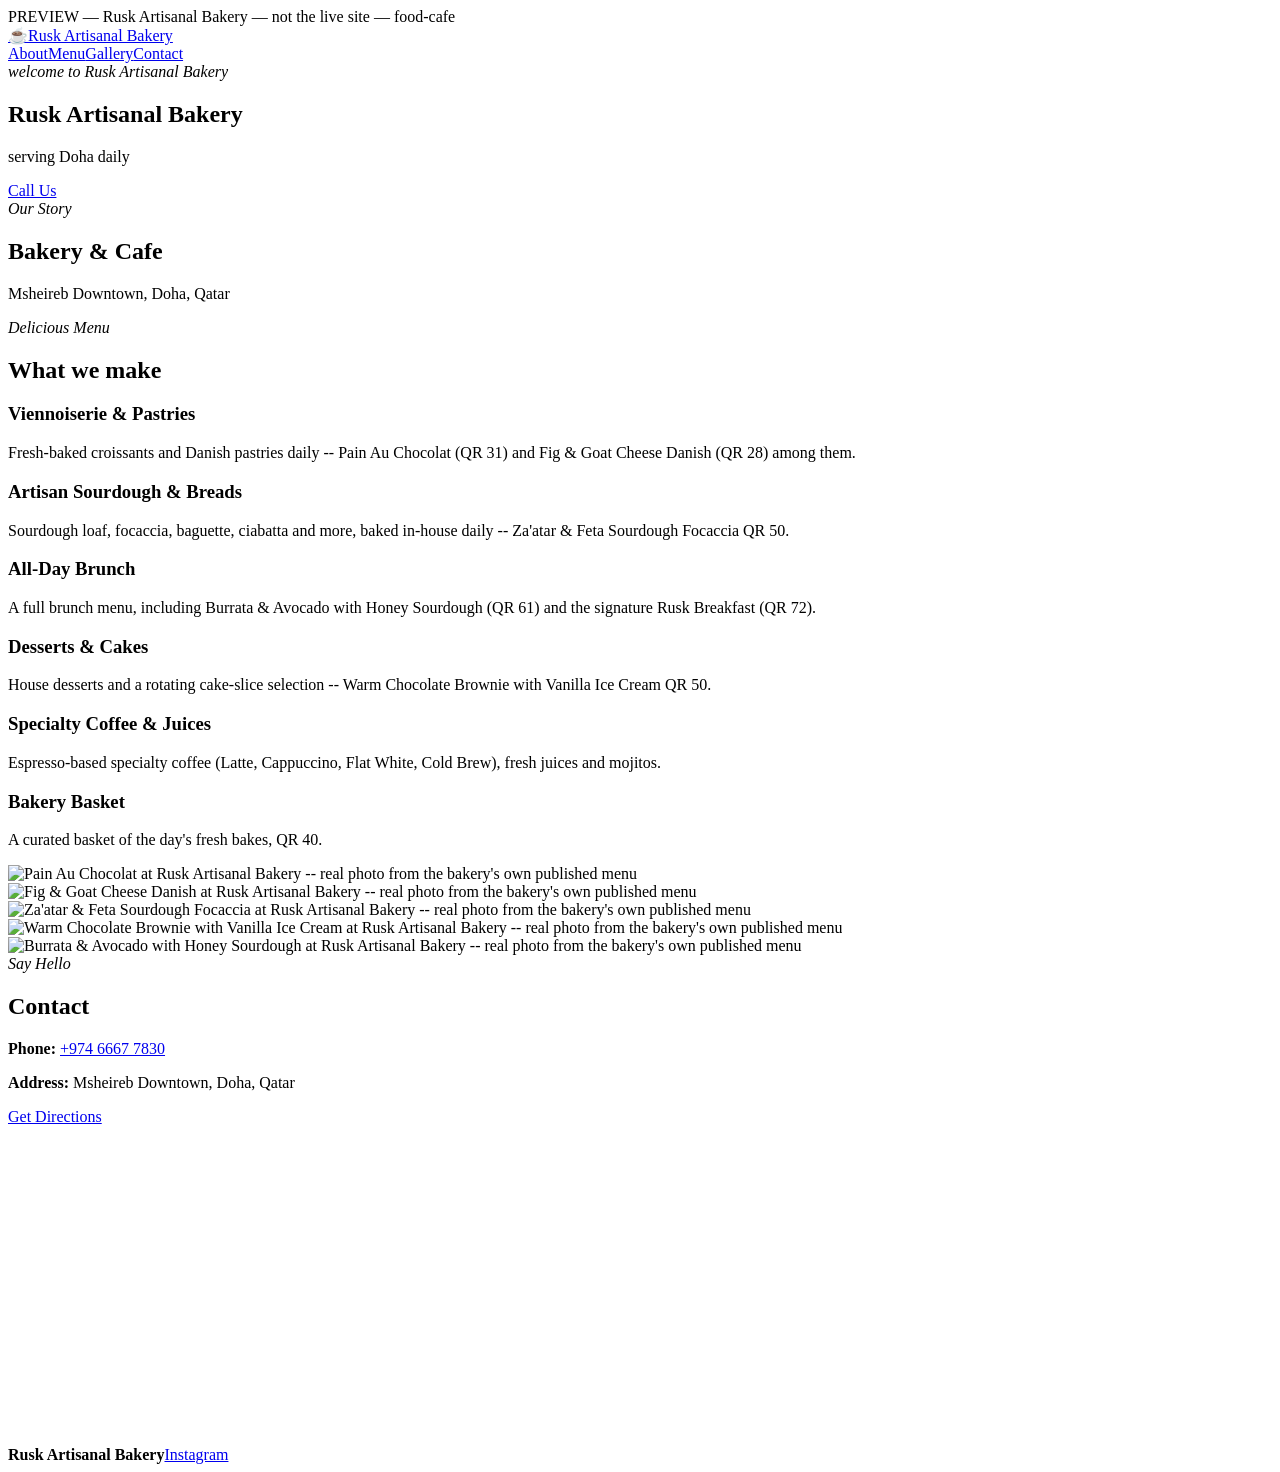
==== 9c4f210ea1913817/index.html @ 04edefaa "Add smb-factory-qatar sales preview: unguessable per-client slug, noindex + robots.txt deterrent Sta" ====
<!DOCTYPE html><html lang="en" dir="ltr" data-template="food-cafe" style="--accent: #8B5E34;" data-astro-cid-z4jru4n3><head><meta charset="utf-8"><meta name="viewport" content="width=device-width, initial-scale=1"><title>Rusk Artisanal Bakery — Bakery &amp; Cafe</title><meta name="description" content="Rusk Artisanal Bakery — Bakery &amp; Cafe — Doha"><meta name="robots" content="noindex, nofollow"><link rel="icon" href="data:,"><!-- Open Graph -- docs/research/website_qa_rtl_deployment.md S4.4 --><meta property="og:title" content="Rusk Artisanal Bakery — Bakery &amp; Cafe"><meta property="og:description" content="Rusk Artisanal Bakery — Bakery &amp; Cafe — Doha"><meta property="og:type" content="website"><link rel="stylesheet" href="/smb-factory-previews/9c4f210ea1913817/_astro/index.CAm738BH.css"></head><body class="has-preview-banner" data-astro-cid-z4jru4n3><div class="preview-banner" data-astro-cid-z4jru4n3>PREVIEW — Rusk Artisanal Bakery — not the live site — food-cafe</div><main class="food-cafe" data-astro-cid-e42psgzj><nav class="navbar" data-astro-cid-e42psgzj><div class="container navbar-row" data-astro-cid-e42psgzj><a class="brand" href="#top" data-astro-cid-e42psgzj><span class="brand-mark" data-astro-cid-e42psgzj>&#9749;</span>Rusk Artisanal Bakery</a><div class="navlinks" data-astro-cid-e42psgzj><a href="#about" data-astro-cid-e42psgzj>About</a><a href="#menu" data-astro-cid-e42psgzj>Menu</a><a href="#gallery" data-astro-cid-e42psgzj>Gallery</a><a href="#contact" data-astro-cid-e42psgzj>Contact</a></div></div></nav><section id="top" class="hero-section" style="background-image:url(/smb-factory-previews/9c4f210ea1913817/photos/rusk-artisanal-bakery/hero-bakery-basket.jpg)" data-astro-cid-e42psgzj><div class="hero-overlay" data-astro-cid-e42psgzj></div><div class="container hero-content" data-astro-cid-e42psgzj><em class="small-text" data-astro-cid-e42psgzj>welcome to Rusk Artisanal Bakery</em><h1 data-astro-cid-e42psgzj>Rusk Artisanal Bakery</h1><p class="lead" data-astro-cid-e42psgzj>serving Doha daily</p><div class="hero-actions" data-astro-cid-e42psgzj><a class="btn btn-outline" href="tel:+97466677830" data-astro-cid-e42psgzj>Call Us</a></div></div></section><section id="about" class="about-section" data-astro-cid-e42psgzj><div class="container about-inner" data-astro-cid-e42psgzj><em data-astro-cid-e42psgzj>Our Story</em><h2 data-astro-cid-e42psgzj>Bakery &amp; Cafe</h2><p data-astro-cid-e42psgzj>Msheireb Downtown, Doha, Qatar</p></div></section><section id="menu" class="menu-section" data-astro-cid-e42psgzj><div class="container" data-astro-cid-e42psgzj><div class="menu-heading" data-astro-cid-e42psgzj><em data-astro-cid-e42psgzj>Delicious Menu</em><h2 data-astro-cid-e42psgzj>What we make</h2></div><div class="menu-grid" data-astro-cid-e42psgzj><div class="menu-block" data-astro-cid-e42psgzj><div class="menu-block-row" data-astro-cid-e42psgzj><h3 data-astro-cid-e42psgzj>Viennoiserie &amp; Pastries</h3><span class="underline" data-astro-cid-e42psgzj></span></div><p class="menu-desc" data-astro-cid-e42psgzj>Fresh-baked croissants and Danish pastries daily -- Pain Au Chocolat (QR 31) and Fig &amp; Goat Cheese Danish (QR 28) among them.</p></div><div class="menu-block" data-astro-cid-e42psgzj><div class="menu-block-row" data-astro-cid-e42psgzj><h3 data-astro-cid-e42psgzj>Artisan Sourdough &amp; Breads</h3><span class="underline" data-astro-cid-e42psgzj></span></div><p class="menu-desc" data-astro-cid-e42psgzj>Sourdough loaf, focaccia, baguette, ciabatta and more, baked in-house daily -- Za&#39;atar &amp; Feta Sourdough Focaccia QR 50.</p></div><div class="menu-block" data-astro-cid-e42psgzj><div class="menu-block-row" data-astro-cid-e42psgzj><h3 data-astro-cid-e42psgzj>All-Day Brunch</h3><span class="underline" data-astro-cid-e42psgzj></span></div><p class="menu-desc" data-astro-cid-e42psgzj>A full brunch menu, including Burrata &amp; Avocado with Honey Sourdough (QR 61) and the signature Rusk Breakfast (QR 72).</p></div><div class="menu-block" data-astro-cid-e42psgzj><div class="menu-block-row" data-astro-cid-e42psgzj><h3 data-astro-cid-e42psgzj>Desserts &amp; Cakes</h3><span class="underline" data-astro-cid-e42psgzj></span></div><p class="menu-desc" data-astro-cid-e42psgzj>House desserts and a rotating cake-slice selection -- Warm Chocolate Brownie with Vanilla Ice Cream QR 50.</p></div><div class="menu-block" data-astro-cid-e42psgzj><div class="menu-block-row" data-astro-cid-e42psgzj><h3 data-astro-cid-e42psgzj>Specialty Coffee &amp; Juices</h3><span class="underline" data-astro-cid-e42psgzj></span></div><p class="menu-desc" data-astro-cid-e42psgzj>Espresso-based specialty coffee (Latte, Cappuccino, Flat White, Cold Brew), fresh juices and mojitos.</p></div><div class="menu-block" data-astro-cid-e42psgzj><div class="menu-block-row" data-astro-cid-e42psgzj><h3 data-astro-cid-e42psgzj>Bakery Basket</h3><span class="underline" data-astro-cid-e42psgzj></span></div><p class="menu-desc" data-astro-cid-e42psgzj>A curated basket of the day&#39;s fresh bakes, QR 40.</p></div></div></div></section><section id="gallery" class="gallery-section" data-astro-cid-e42psgzj><div class="container gallery-grid" data-astro-cid-e42psgzj><img src="/smb-factory-previews/9c4f210ea1913817/photos/rusk-artisanal-bakery/pain-au-chocolat.jpg" alt="Pain Au Chocolat at Rusk Artisanal Bakery -- real photo from the bakery's own published menu" data-astro-cid-e42psgzj><img src="/smb-factory-previews/9c4f210ea1913817/photos/rusk-artisanal-bakery/fig-goat-cheese-danish.jpg" alt="Fig &amp; Goat Cheese Danish at Rusk Artisanal Bakery -- real photo from the bakery's own published menu" data-astro-cid-e42psgzj><img src="/smb-factory-previews/9c4f210ea1913817/photos/rusk-artisanal-bakery/zaatar-feta-focaccia.jpg" alt="Za'atar &amp; Feta Sourdough Focaccia at Rusk Artisanal Bakery -- real photo from the bakery's own published menu" data-astro-cid-e42psgzj><img src="/smb-factory-previews/9c4f210ea1913817/photos/rusk-artisanal-bakery/chocolate-brownie.jpg" alt="Warm Chocolate Brownie with Vanilla Ice Cream at Rusk Artisanal Bakery -- real photo from the bakery's own published menu" data-astro-cid-e42psgzj><img src="/smb-factory-previews/9c4f210ea1913817/photos/rusk-artisanal-bakery/burrata-avocado-honey-sourdough.jpg" alt="Burrata &amp; Avocado with Honey Sourdough at Rusk Artisanal Bakery -- real photo from the bakery's own published menu" data-astro-cid-e42psgzj></div></section><section id="contact" class="contact-section" data-astro-cid-e42psgzj><div class="container contact-grid" data-astro-cid-e42psgzj><div data-astro-cid-e42psgzj><em data-astro-cid-e42psgzj>Say Hello</em><h2 data-astro-cid-e42psgzj>Contact</h2><p data-astro-cid-e42psgzj><strong data-astro-cid-e42psgzj>Phone:</strong> <a href="tel:+97466677830" data-astro-cid-e42psgzj>+974 6667 7830</a></p><p data-astro-cid-e42psgzj><strong data-astro-cid-e42psgzj>Address:</strong> Msheireb Downtown, Doha, Qatar</p><p data-astro-cid-e42psgzj><a class="btn btn-solid" href="https://www.google.com/maps/search/Rusk+Artisanal+Bakery+Doha+Qatar" target="_blank" rel="noopener" data-astro-cid-e42psgzj>Get Directions</a></p></div><iframe class="map" title="Map of Rusk Artisanal Bakery" src="https://maps.google.com/maps?q=Msheireb%20Downtown%2C%20Doha%2C%20Qatar&amp;output=embed" height="300" style="border:0" loading="lazy" data-astro-cid-e42psgzj></iframe></div></section><footer class="site-footer" data-astro-cid-e42psgzj><div class="container footer-row" data-astro-cid-e42psgzj><strong data-astro-cid-e42psgzj>Rusk Artisanal Bakery</strong><a href="https://instagram.com/rusk.qa" data-astro-cid-e42psgzj>Instagram</a></div></footer></main></body></html>
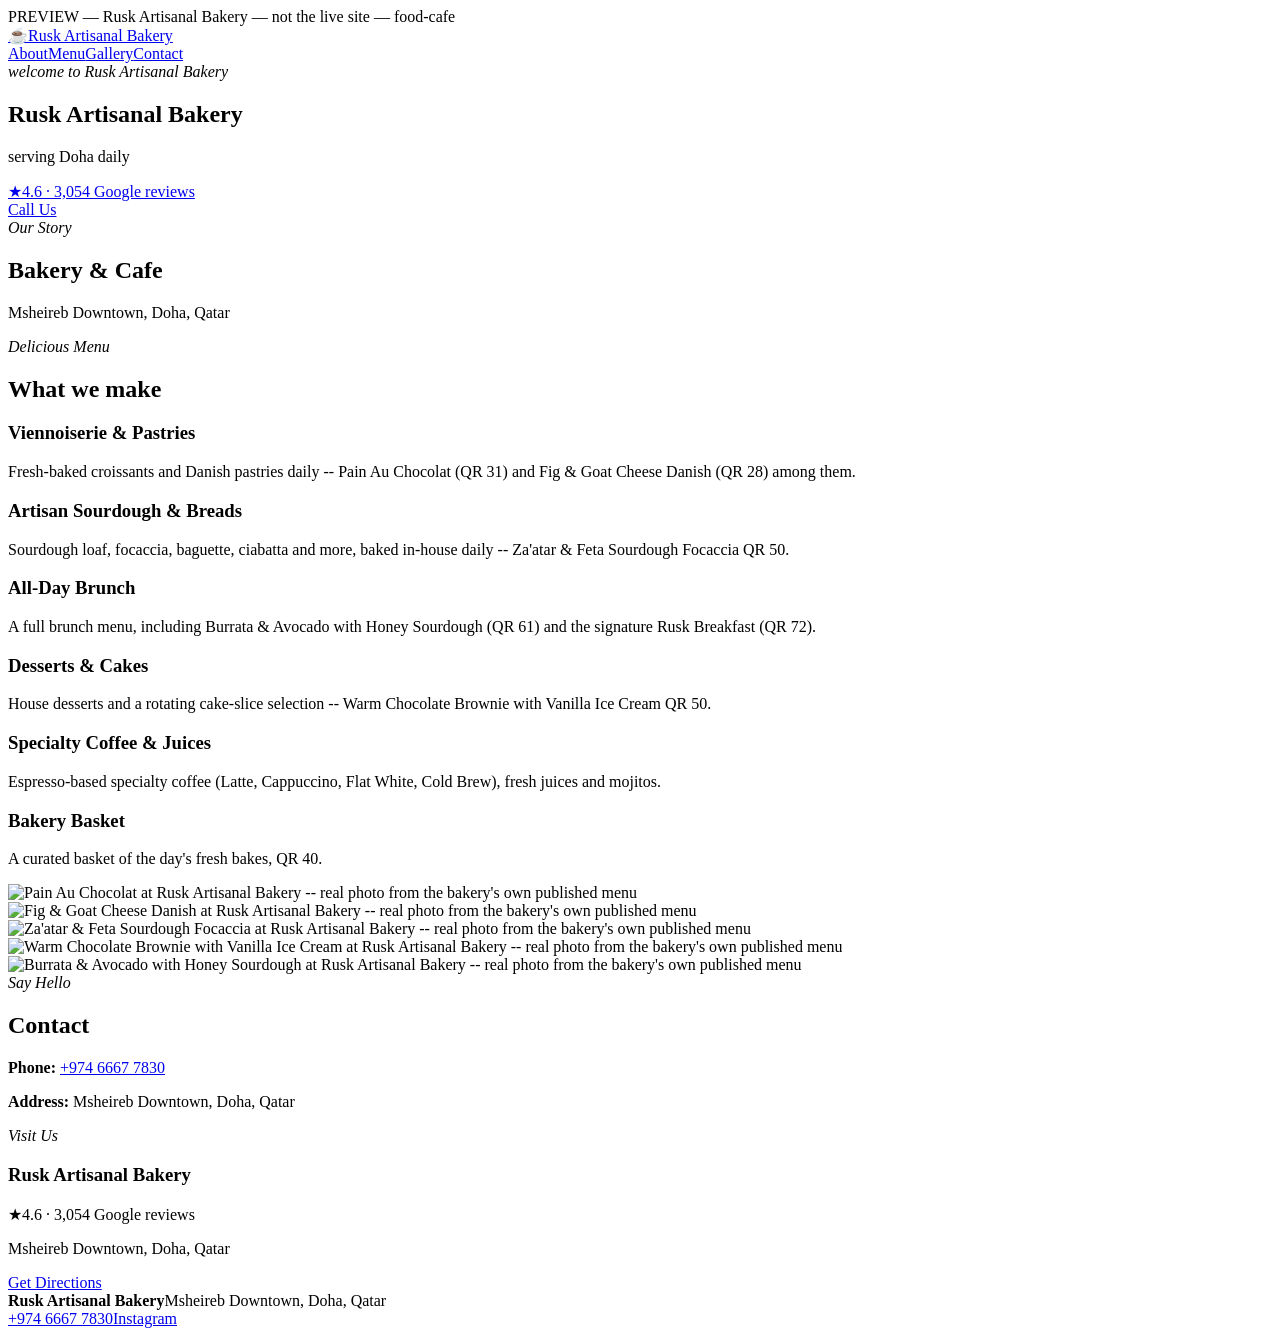
==== commit 18413e72: "Update Rusk Artisanal Bakery preview to the 2026-09-11 design self-critique loop's final build Repla" ====
--- a/9c4f210ea1913817/index.html
+++ b/9c4f210ea1913817/index.html
@@ -1 +1 @@
-<!DOCTYPE html><html lang="en" dir="ltr" data-template="food-cafe" style="--accent: #8B5E34;" data-astro-cid-z4jru4n3><head><meta charset="utf-8"><meta name="viewport" content="width=device-width, initial-scale=1"><title>Rusk Artisanal Bakery — Bakery &amp; Cafe</title><meta name="description" content="Rusk Artisanal Bakery — Bakery &amp; Cafe — Doha"><meta name="robots" content="noindex, nofollow"><link rel="icon" href="data:,"><!-- Open Graph -- docs/research/website_qa_rtl_deployment.md S4.4 --><meta property="og:title" content="Rusk Artisanal Bakery — Bakery &amp; Cafe"><meta property="og:description" content="Rusk Artisanal Bakery — Bakery &amp; Cafe — Doha"><meta property="og:type" content="website"><link rel="stylesheet" href="/smb-factory-previews/9c4f210ea1913817/_astro/index.CAm738BH.css"></head><body class="has-preview-banner" data-astro-cid-z4jru4n3><div class="preview-banner" data-astro-cid-z4jru4n3>PREVIEW — Rusk Artisanal Bakery — not the live site — food-cafe</div><main class="food-cafe" data-astro-cid-e42psgzj><nav class="navbar" data-astro-cid-e42psgzj><div class="container navbar-row" data-astro-cid-e42psgzj><a class="brand" href="#top" data-astro-cid-e42psgzj><span class="brand-mark" data-astro-cid-e42psgzj>&#9749;</span>Rusk Artisanal Bakery</a><div class="navlinks" data-astro-cid-e42psgzj><a href="#about" data-astro-cid-e42psgzj>About</a><a href="#menu" data-astro-cid-e42psgzj>Menu</a><a href="#gallery" data-astro-cid-e42psgzj>Gallery</a><a href="#contact" data-astro-cid-e42psgzj>Contact</a></div></div></nav><section id="top" class="hero-section" style="background-image:url(/smb-factory-previews/9c4f210ea1913817/photos/rusk-artisanal-bakery/hero-bakery-basket.jpg)" data-astro-cid-e42psgzj><div class="hero-overlay" data-astro-cid-e42psgzj></div><div class="container hero-content" data-astro-cid-e42psgzj><em class="small-text" data-astro-cid-e42psgzj>welcome to Rusk Artisanal Bakery</em><h1 data-astro-cid-e42psgzj>Rusk Artisanal Bakery</h1><p class="lead" data-astro-cid-e42psgzj>serving Doha daily</p><div class="hero-actions" data-astro-cid-e42psgzj><a class="btn btn-outline" href="tel:+97466677830" data-astro-cid-e42psgzj>Call Us</a></div></div></section><section id="about" class="about-section" data-astro-cid-e42psgzj><div class="container about-inner" data-astro-cid-e42psgzj><em data-astro-cid-e42psgzj>Our Story</em><h2 data-astro-cid-e42psgzj>Bakery &amp; Cafe</h2><p data-astro-cid-e42psgzj>Msheireb Downtown, Doha, Qatar</p></div></section><section id="menu" class="menu-section" data-astro-cid-e42psgzj><div class="container" data-astro-cid-e42psgzj><div class="menu-heading" data-astro-cid-e42psgzj><em data-astro-cid-e42psgzj>Delicious Menu</em><h2 data-astro-cid-e42psgzj>What we make</h2></div><div class="menu-grid" data-astro-cid-e42psgzj><div class="menu-block" data-astro-cid-e42psgzj><div class="menu-block-row" data-astro-cid-e42psgzj><h3 data-astro-cid-e42psgzj>Viennoiserie &amp; Pastries</h3><span class="underline" data-astro-cid-e42psgzj></span></div><p class="menu-desc" data-astro-cid-e42psgzj>Fresh-baked croissants and Danish pastries daily -- Pain Au Chocolat (QR 31) and Fig &amp; Goat Cheese Danish (QR 28) among them.</p></div><div class="menu-block" data-astro-cid-e42psgzj><div class="menu-block-row" data-astro-cid-e42psgzj><h3 data-astro-cid-e42psgzj>Artisan Sourdough &amp; Breads</h3><span class="underline" data-astro-cid-e42psgzj></span></div><p class="menu-desc" data-astro-cid-e42psgzj>Sourdough loaf, focaccia, baguette, ciabatta and more, baked in-house daily -- Za&#39;atar &amp; Feta Sourdough Focaccia QR 50.</p></div><div class="menu-block" data-astro-cid-e42psgzj><div class="menu-block-row" data-astro-cid-e42psgzj><h3 data-astro-cid-e42psgzj>All-Day Brunch</h3><span class="underline" data-astro-cid-e42psgzj></span></div><p class="menu-desc" data-astro-cid-e42psgzj>A full brunch menu, including Burrata &amp; Avocado with Honey Sourdough (QR 61) and the signature Rusk Breakfast (QR 72).</p></div><div class="menu-block" data-astro-cid-e42psgzj><div class="menu-block-row" data-astro-cid-e42psgzj><h3 data-astro-cid-e42psgzj>Desserts &amp; Cakes</h3><span class="underline" data-astro-cid-e42psgzj></span></div><p class="menu-desc" data-astro-cid-e42psgzj>House desserts and a rotating cake-slice selection -- Warm Chocolate Brownie with Vanilla Ice Cream QR 50.</p></div><div class="menu-block" data-astro-cid-e42psgzj><div class="menu-block-row" data-astro-cid-e42psgzj><h3 data-astro-cid-e42psgzj>Specialty Coffee &amp; Juices</h3><span class="underline" data-astro-cid-e42psgzj></span></div><p class="menu-desc" data-astro-cid-e42psgzj>Espresso-based specialty coffee (Latte, Cappuccino, Flat White, Cold Brew), fresh juices and mojitos.</p></div><div class="menu-block" data-astro-cid-e42psgzj><div class="menu-block-row" data-astro-cid-e42psgzj><h3 data-astro-cid-e42psgzj>Bakery Basket</h3><span class="underline" data-astro-cid-e42psgzj></span></div><p class="menu-desc" data-astro-cid-e42psgzj>A curated basket of the day&#39;s fresh bakes, QR 40.</p></div></div></div></section><section id="gallery" class="gallery-section" data-astro-cid-e42psgzj><div class="container gallery-grid" data-astro-cid-e42psgzj><img src="/smb-factory-previews/9c4f210ea1913817/photos/rusk-artisanal-bakery/pain-au-chocolat.jpg" alt="Pain Au Chocolat at Rusk Artisanal Bakery -- real photo from the bakery's own published menu" data-astro-cid-e42psgzj><img src="/smb-factory-previews/9c4f210ea1913817/photos/rusk-artisanal-bakery/fig-goat-cheese-danish.jpg" alt="Fig &amp; Goat Cheese Danish at Rusk Artisanal Bakery -- real photo from the bakery's own published menu" data-astro-cid-e42psgzj><img src="/smb-factory-previews/9c4f210ea1913817/photos/rusk-artisanal-bakery/zaatar-feta-focaccia.jpg" alt="Za'atar &amp; Feta Sourdough Focaccia at Rusk Artisanal Bakery -- real photo from the bakery's own published menu" data-astro-cid-e42psgzj><img src="/smb-factory-previews/9c4f210ea1913817/photos/rusk-artisanal-bakery/chocolate-brownie.jpg" alt="Warm Chocolate Brownie with Vanilla Ice Cream at Rusk Artisanal Bakery -- real photo from the bakery's own published menu" data-astro-cid-e42psgzj><img src="/smb-factory-previews/9c4f210ea1913817/photos/rusk-artisanal-bakery/burrata-avocado-honey-sourdough.jpg" alt="Burrata &amp; Avocado with Honey Sourdough at Rusk Artisanal Bakery -- real photo from the bakery's own published menu" data-astro-cid-e42psgzj></div></section><section id="contact" class="contact-section" data-astro-cid-e42psgzj><div class="container contact-grid" data-astro-cid-e42psgzj><div data-astro-cid-e42psgzj><em data-astro-cid-e42psgzj>Say Hello</em><h2 data-astro-cid-e42psgzj>Contact</h2><p data-astro-cid-e42psgzj><strong data-astro-cid-e42psgzj>Phone:</strong> <a href="tel:+97466677830" data-astro-cid-e42psgzj>+974 6667 7830</a></p><p data-astro-cid-e42psgzj><strong data-astro-cid-e42psgzj>Address:</strong> Msheireb Downtown, Doha, Qatar</p><p data-astro-cid-e42psgzj><a class="btn btn-solid" href="https://www.google.com/maps/search/Rusk+Artisanal+Bakery+Doha+Qatar" target="_blank" rel="noopener" data-astro-cid-e42psgzj>Get Directions</a></p></div><iframe class="map" title="Map of Rusk Artisanal Bakery" src="https://maps.google.com/maps?q=Msheireb%20Downtown%2C%20Doha%2C%20Qatar&amp;output=embed" height="300" style="border:0" loading="lazy" data-astro-cid-e42psgzj></iframe></div></section><footer class="site-footer" data-astro-cid-e42psgzj><div class="container footer-row" data-astro-cid-e42psgzj><strong data-astro-cid-e42psgzj>Rusk Artisanal Bakery</strong><a href="https://instagram.com/rusk.qa" data-astro-cid-e42psgzj>Instagram</a></div></footer></main></body></html>+<!DOCTYPE html><html lang="en" dir="ltr" data-template="food-cafe" style="--accent: #8B5E34;" data-astro-cid-z4jru4n3><head><meta charset="utf-8"><meta name="viewport" content="width=device-width, initial-scale=1"><title>Rusk Artisanal Bakery — Bakery &amp; Cafe</title><meta name="description" content="Rusk Artisanal Bakery — Bakery &amp; Cafe — Doha"><meta name="robots" content="noindex, nofollow"><link rel="icon" href="data:,"><!-- Open Graph -- docs/research/website_qa_rtl_deployment.md S4.4 --><meta property="og:title" content="Rusk Artisanal Bakery — Bakery &amp; Cafe"><meta property="og:description" content="Rusk Artisanal Bakery — Bakery &amp; Cafe — Doha"><meta property="og:type" content="website"><link rel="stylesheet" href="/smb-factory-previews/9c4f210ea1913817/_astro/index.DYuNb0nt.css"></head><body class="has-preview-banner" data-astro-cid-z4jru4n3><div class="preview-banner" data-astro-cid-z4jru4n3>PREVIEW — Rusk Artisanal Bakery — not the live site — food-cafe</div><main class="food-cafe" data-astro-cid-e42psgzj><nav class="navbar" data-astro-cid-e42psgzj><div class="container navbar-row" data-astro-cid-e42psgzj><a class="brand" href="#top" data-astro-cid-e42psgzj><span class="brand-mark" data-astro-cid-e42psgzj>&#9749;</span>Rusk Artisanal Bakery</a><div class="navlinks" data-astro-cid-e42psgzj><a href="#about" data-astro-cid-e42psgzj>About</a><a href="#menu" data-astro-cid-e42psgzj>Menu</a><a href="#gallery" data-astro-cid-e42psgzj>Gallery</a><a href="#contact" data-astro-cid-e42psgzj>Contact</a></div></div></nav><section id="top" class="hero-section" style="background-image:url(/smb-factory-previews/9c4f210ea1913817/photos/rusk-artisanal-bakery/hero-bakery-basket.jpg)" data-astro-cid-e42psgzj><div class="hero-overlay" data-astro-cid-e42psgzj></div><div class="container hero-content" data-astro-cid-e42psgzj><em class="small-text" data-astro-cid-e42psgzj>welcome to Rusk Artisanal Bakery</em><h1 data-astro-cid-e42psgzj>Rusk Artisanal Bakery</h1><p class="lead" data-astro-cid-e42psgzj>serving Doha daily</p><a class="rating-badge" href="https://www.google.com/maps/search/Rusk+Artisanal+Bakery+Doha+Qatar" target="_blank" rel="noopener" data-astro-cid-e42psgzj><span class="rating-stars" aria-hidden="true" data-astro-cid-e42psgzj>&#9733;</span><span data-astro-cid-e42psgzj>4.6 &middot; 3,054 Google reviews</span></a><div class="hero-actions" data-astro-cid-e42psgzj><a class="btn btn-outline" href="tel:+97466677830" data-astro-cid-e42psgzj>Call Us</a></div></div></section><section id="about" class="about-section" data-astro-cid-e42psgzj><div class="container about-inner" data-astro-cid-e42psgzj><em data-astro-cid-e42psgzj>Our Story</em><h2 data-astro-cid-e42psgzj>Bakery &amp; Cafe</h2><p data-astro-cid-e42psgzj>Msheireb Downtown, Doha, Qatar</p></div></section><section id="menu" class="menu-section" data-astro-cid-e42psgzj><div class="container" data-astro-cid-e42psgzj><div class="menu-heading" data-astro-cid-e42psgzj><em data-astro-cid-e42psgzj>Delicious Menu</em><h2 data-astro-cid-e42psgzj>What we make</h2></div><div class="menu-grid" data-astro-cid-e42psgzj><div class="menu-block" data-astro-cid-e42psgzj><div class="menu-block-row" data-astro-cid-e42psgzj><h3 data-astro-cid-e42psgzj>Viennoiserie &amp; Pastries</h3><span class="underline" data-astro-cid-e42psgzj></span></div><p class="menu-desc" data-astro-cid-e42psgzj>Fresh-baked croissants and Danish pastries daily -- Pain Au Chocolat (QR 31) and Fig &amp; Goat Cheese Danish (QR 28) among them.</p></div><div class="menu-block" data-astro-cid-e42psgzj><div class="menu-block-row" data-astro-cid-e42psgzj><h3 data-astro-cid-e42psgzj>Artisan Sourdough &amp; Breads</h3><span class="underline" data-astro-cid-e42psgzj></span></div><p class="menu-desc" data-astro-cid-e42psgzj>Sourdough loaf, focaccia, baguette, ciabatta and more, baked in-house daily -- Za&#39;atar &amp; Feta Sourdough Focaccia QR 50.</p></div><div class="menu-block" data-astro-cid-e42psgzj><div class="menu-block-row" data-astro-cid-e42psgzj><h3 data-astro-cid-e42psgzj>All-Day Brunch</h3><span class="underline" data-astro-cid-e42psgzj></span></div><p class="menu-desc" data-astro-cid-e42psgzj>A full brunch menu, including Burrata &amp; Avocado with Honey Sourdough (QR 61) and the signature Rusk Breakfast (QR 72).</p></div><div class="menu-block" data-astro-cid-e42psgzj><div class="menu-block-row" data-astro-cid-e42psgzj><h3 data-astro-cid-e42psgzj>Desserts &amp; Cakes</h3><span class="underline" data-astro-cid-e42psgzj></span></div><p class="menu-desc" data-astro-cid-e42psgzj>House desserts and a rotating cake-slice selection -- Warm Chocolate Brownie with Vanilla Ice Cream QR 50.</p></div><div class="menu-block" data-astro-cid-e42psgzj><div class="menu-block-row" data-astro-cid-e42psgzj><h3 data-astro-cid-e42psgzj>Specialty Coffee &amp; Juices</h3><span class="underline" data-astro-cid-e42psgzj></span></div><p class="menu-desc" data-astro-cid-e42psgzj>Espresso-based specialty coffee (Latte, Cappuccino, Flat White, Cold Brew), fresh juices and mojitos.</p></div><div class="menu-block" data-astro-cid-e42psgzj><div class="menu-block-row" data-astro-cid-e42psgzj><h3 data-astro-cid-e42psgzj>Bakery Basket</h3><span class="underline" data-astro-cid-e42psgzj></span></div><p class="menu-desc" data-astro-cid-e42psgzj>A curated basket of the day&#39;s fresh bakes, QR 40.</p></div></div></div></section><section id="gallery" class="gallery-section" data-astro-cid-e42psgzj><div class="container gallery-grid mosaic" data-astro-cid-e42psgzj><img src="/smb-factory-previews/9c4f210ea1913817/photos/rusk-artisanal-bakery/pain-au-chocolat.jpg" alt="Pain Au Chocolat at Rusk Artisanal Bakery -- real photo from the bakery's own published menu" data-astro-cid-e42psgzj><img src="/smb-factory-previews/9c4f210ea1913817/photos/rusk-artisanal-bakery/fig-goat-cheese-danish.jpg" alt="Fig &amp; Goat Cheese Danish at Rusk Artisanal Bakery -- real photo from the bakery's own published menu" data-astro-cid-e42psgzj><img src="/smb-factory-previews/9c4f210ea1913817/photos/rusk-artisanal-bakery/zaatar-feta-focaccia.jpg" alt="Za'atar &amp; Feta Sourdough Focaccia at Rusk Artisanal Bakery -- real photo from the bakery's own published menu" data-astro-cid-e42psgzj><img src="/smb-factory-previews/9c4f210ea1913817/photos/rusk-artisanal-bakery/chocolate-brownie.jpg" alt="Warm Chocolate Brownie with Vanilla Ice Cream at Rusk Artisanal Bakery -- real photo from the bakery's own published menu" data-astro-cid-e42psgzj><img src="/smb-factory-previews/9c4f210ea1913817/photos/rusk-artisanal-bakery/burrata-avocado-honey-sourdough.jpg" alt="Burrata &amp; Avocado with Honey Sourdough at Rusk Artisanal Bakery -- real photo from the bakery's own published menu" data-astro-cid-e42psgzj></div></section><section id="contact" class="contact-section" data-astro-cid-e42psgzj><div class="container contact-grid" data-astro-cid-e42psgzj><div class="contact-info" data-astro-cid-e42psgzj><em data-astro-cid-e42psgzj>Say Hello</em><h2 data-astro-cid-e42psgzj>Contact</h2><p data-astro-cid-e42psgzj><strong data-astro-cid-e42psgzj>Phone:</strong> <a href="tel:+97466677830" data-astro-cid-e42psgzj>+974 6667 7830</a></p><p data-astro-cid-e42psgzj><strong data-astro-cid-e42psgzj>Address:</strong> Msheireb Downtown, Doha, Qatar</p></div><div class="visit-card" data-astro-cid-e42psgzj><em data-astro-cid-e42psgzj>Visit Us</em><h3 data-astro-cid-e42psgzj>Rusk Artisanal Bakery</h3><p class="visit-rating" data-astro-cid-e42psgzj><span class="rating-stars" aria-hidden="true" data-astro-cid-e42psgzj>&#9733;</span>4.6 &middot; 3,054 Google reviews</p><p class="visit-address" data-astro-cid-e42psgzj>Msheireb Downtown, Doha, Qatar</p><a class="btn btn-solid" href="https://www.google.com/maps/search/Rusk+Artisanal+Bakery+Doha+Qatar" target="_blank" rel="noopener" data-astro-cid-e42psgzj>Get Directions</a></div></div></section><footer class="site-footer" data-astro-cid-e42psgzj><div class="container footer-row" data-astro-cid-e42psgzj><div class="footer-brand" data-astro-cid-e42psgzj><strong data-astro-cid-e42psgzj>Rusk Artisanal Bakery</strong><span class="footer-address" data-astro-cid-e42psgzj>Msheireb Downtown, Doha, Qatar</span></div><div class="footer-links" data-astro-cid-e42psgzj><a href="tel:+97466677830" data-astro-cid-e42psgzj>+974 6667 7830</a><a href="https://instagram.com/rusk.qa" target="_blank" rel="noopener" data-astro-cid-e42psgzj>Instagram</a></div></div></footer></main></body></html>
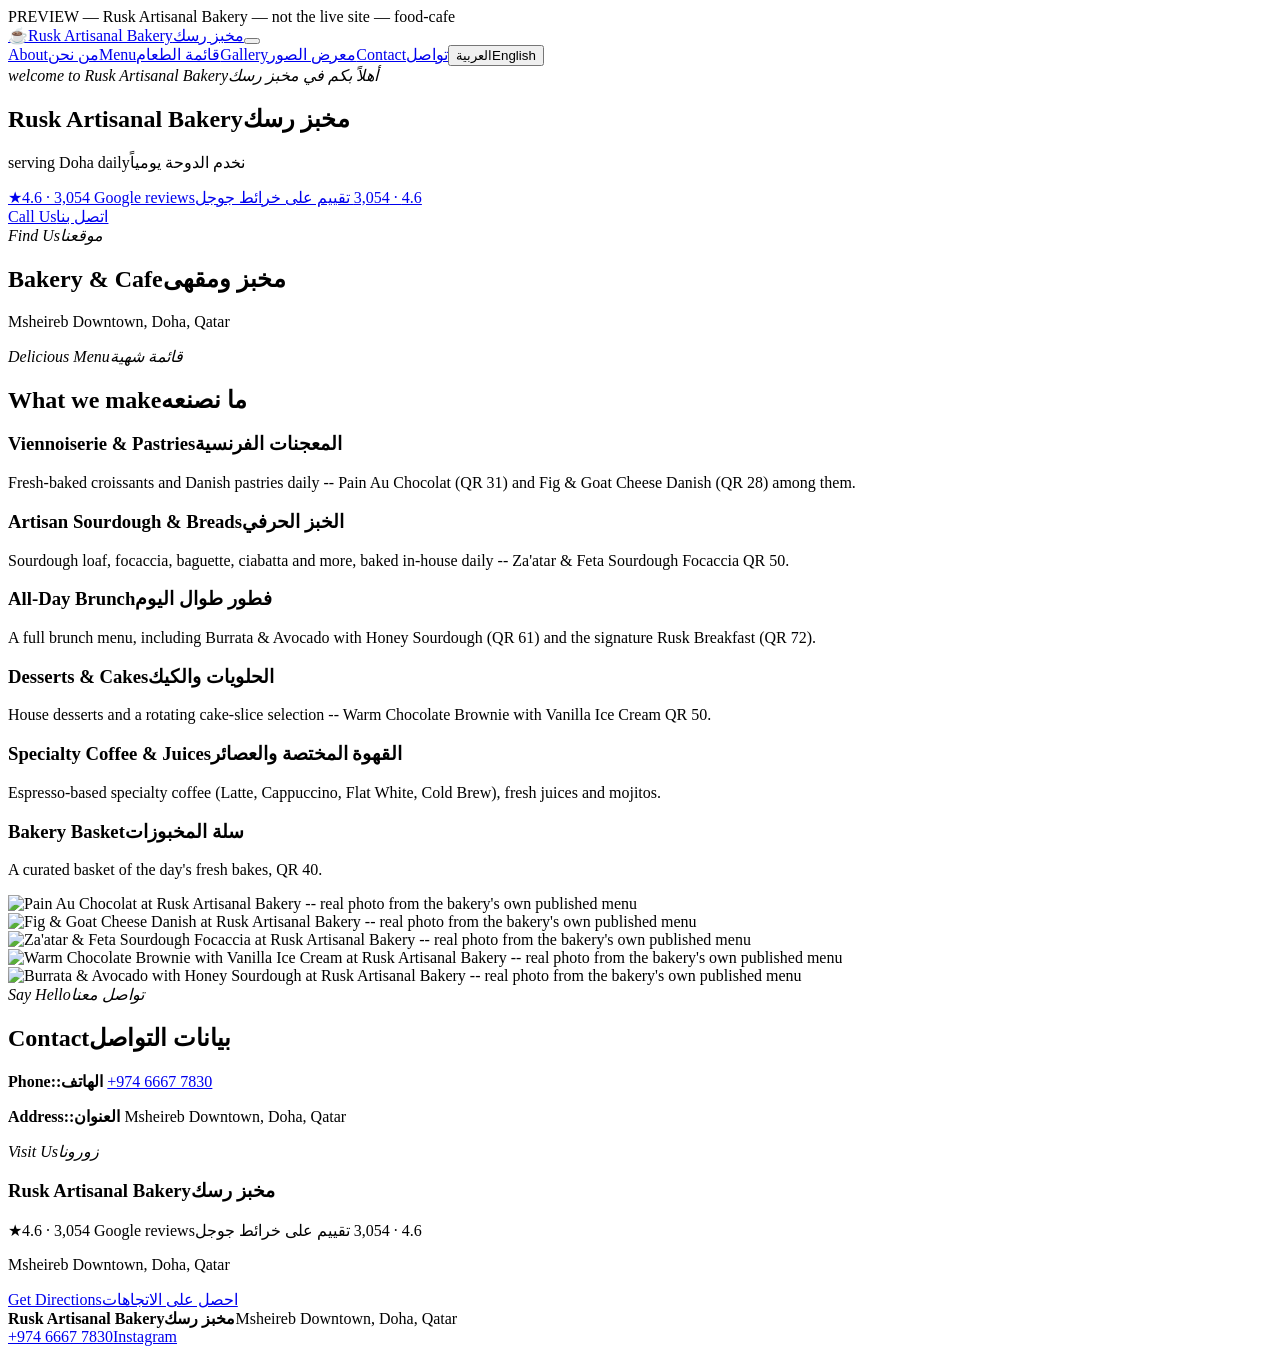
==== commit 9fee6af5: "Update Rusk Artisanal Bakery preview: real EN/AR toggle + mobile hamburger nav Redeploys the food-ca" ====
--- a/9c4f210ea1913817/index.html
+++ b/9c4f210ea1913817/index.html
@@ -1 +1,8 @@
-<!DOCTYPE html><html lang="en" dir="ltr" data-template="food-cafe" style="--accent: #8B5E34;" data-astro-cid-z4jru4n3><head><meta charset="utf-8"><meta name="viewport" content="width=device-width, initial-scale=1"><title>Rusk Artisanal Bakery — Bakery &amp; Cafe</title><meta name="description" content="Rusk Artisanal Bakery — Bakery &amp; Cafe — Doha"><meta name="robots" content="noindex, nofollow"><link rel="icon" href="data:,"><!-- Open Graph -- docs/research/website_qa_rtl_deployment.md S4.4 --><meta property="og:title" content="Rusk Artisanal Bakery — Bakery &amp; Cafe"><meta property="og:description" content="Rusk Artisanal Bakery — Bakery &amp; Cafe — Doha"><meta property="og:type" content="website"><link rel="stylesheet" href="/smb-factory-previews/9c4f210ea1913817/_astro/index.DYuNb0nt.css"></head><body class="has-preview-banner" data-astro-cid-z4jru4n3><div class="preview-banner" data-astro-cid-z4jru4n3>PREVIEW — Rusk Artisanal Bakery — not the live site — food-cafe</div><main class="food-cafe" data-astro-cid-e42psgzj><nav class="navbar" data-astro-cid-e42psgzj><div class="container navbar-row" data-astro-cid-e42psgzj><a class="brand" href="#top" data-astro-cid-e42psgzj><span class="brand-mark" data-astro-cid-e42psgzj>&#9749;</span>Rusk Artisanal Bakery</a><div class="navlinks" data-astro-cid-e42psgzj><a href="#about" data-astro-cid-e42psgzj>About</a><a href="#menu" data-astro-cid-e42psgzj>Menu</a><a href="#gallery" data-astro-cid-e42psgzj>Gallery</a><a href="#contact" data-astro-cid-e42psgzj>Contact</a></div></div></nav><section id="top" class="hero-section" style="background-image:url(/smb-factory-previews/9c4f210ea1913817/photos/rusk-artisanal-bakery/hero-bakery-basket.jpg)" data-astro-cid-e42psgzj><div class="hero-overlay" data-astro-cid-e42psgzj></div><div class="container hero-content" data-astro-cid-e42psgzj><em class="small-text" data-astro-cid-e42psgzj>welcome to Rusk Artisanal Bakery</em><h1 data-astro-cid-e42psgzj>Rusk Artisanal Bakery</h1><p class="lead" data-astro-cid-e42psgzj>serving Doha daily</p><a class="rating-badge" href="https://www.google.com/maps/search/Rusk+Artisanal+Bakery+Doha+Qatar" target="_blank" rel="noopener" data-astro-cid-e42psgzj><span class="rating-stars" aria-hidden="true" data-astro-cid-e42psgzj>&#9733;</span><span data-astro-cid-e42psgzj>4.6 &middot; 3,054 Google reviews</span></a><div class="hero-actions" data-astro-cid-e42psgzj><a class="btn btn-outline" href="tel:+97466677830" data-astro-cid-e42psgzj>Call Us</a></div></div></section><section id="about" class="about-section" data-astro-cid-e42psgzj><div class="container about-inner" data-astro-cid-e42psgzj><em data-astro-cid-e42psgzj>Our Story</em><h2 data-astro-cid-e42psgzj>Bakery &amp; Cafe</h2><p data-astro-cid-e42psgzj>Msheireb Downtown, Doha, Qatar</p></div></section><section id="menu" class="menu-section" data-astro-cid-e42psgzj><div class="container" data-astro-cid-e42psgzj><div class="menu-heading" data-astro-cid-e42psgzj><em data-astro-cid-e42psgzj>Delicious Menu</em><h2 data-astro-cid-e42psgzj>What we make</h2></div><div class="menu-grid" data-astro-cid-e42psgzj><div class="menu-block" data-astro-cid-e42psgzj><div class="menu-block-row" data-astro-cid-e42psgzj><h3 data-astro-cid-e42psgzj>Viennoiserie &amp; Pastries</h3><span class="underline" data-astro-cid-e42psgzj></span></div><p class="menu-desc" data-astro-cid-e42psgzj>Fresh-baked croissants and Danish pastries daily -- Pain Au Chocolat (QR 31) and Fig &amp; Goat Cheese Danish (QR 28) among them.</p></div><div class="menu-block" data-astro-cid-e42psgzj><div class="menu-block-row" data-astro-cid-e42psgzj><h3 data-astro-cid-e42psgzj>Artisan Sourdough &amp; Breads</h3><span class="underline" data-astro-cid-e42psgzj></span></div><p class="menu-desc" data-astro-cid-e42psgzj>Sourdough loaf, focaccia, baguette, ciabatta and more, baked in-house daily -- Za&#39;atar &amp; Feta Sourdough Focaccia QR 50.</p></div><div class="menu-block" data-astro-cid-e42psgzj><div class="menu-block-row" data-astro-cid-e42psgzj><h3 data-astro-cid-e42psgzj>All-Day Brunch</h3><span class="underline" data-astro-cid-e42psgzj></span></div><p class="menu-desc" data-astro-cid-e42psgzj>A full brunch menu, including Burrata &amp; Avocado with Honey Sourdough (QR 61) and the signature Rusk Breakfast (QR 72).</p></div><div class="menu-block" data-astro-cid-e42psgzj><div class="menu-block-row" data-astro-cid-e42psgzj><h3 data-astro-cid-e42psgzj>Desserts &amp; Cakes</h3><span class="underline" data-astro-cid-e42psgzj></span></div><p class="menu-desc" data-astro-cid-e42psgzj>House desserts and a rotating cake-slice selection -- Warm Chocolate Brownie with Vanilla Ice Cream QR 50.</p></div><div class="menu-block" data-astro-cid-e42psgzj><div class="menu-block-row" data-astro-cid-e42psgzj><h3 data-astro-cid-e42psgzj>Specialty Coffee &amp; Juices</h3><span class="underline" data-astro-cid-e42psgzj></span></div><p class="menu-desc" data-astro-cid-e42psgzj>Espresso-based specialty coffee (Latte, Cappuccino, Flat White, Cold Brew), fresh juices and mojitos.</p></div><div class="menu-block" data-astro-cid-e42psgzj><div class="menu-block-row" data-astro-cid-e42psgzj><h3 data-astro-cid-e42psgzj>Bakery Basket</h3><span class="underline" data-astro-cid-e42psgzj></span></div><p class="menu-desc" data-astro-cid-e42psgzj>A curated basket of the day&#39;s fresh bakes, QR 40.</p></div></div></div></section><section id="gallery" class="gallery-section" data-astro-cid-e42psgzj><div class="container gallery-grid mosaic" data-astro-cid-e42psgzj><img src="/smb-factory-previews/9c4f210ea1913817/photos/rusk-artisanal-bakery/pain-au-chocolat.jpg" alt="Pain Au Chocolat at Rusk Artisanal Bakery -- real photo from the bakery's own published menu" data-astro-cid-e42psgzj><img src="/smb-factory-previews/9c4f210ea1913817/photos/rusk-artisanal-bakery/fig-goat-cheese-danish.jpg" alt="Fig &amp; Goat Cheese Danish at Rusk Artisanal Bakery -- real photo from the bakery's own published menu" data-astro-cid-e42psgzj><img src="/smb-factory-previews/9c4f210ea1913817/photos/rusk-artisanal-bakery/zaatar-feta-focaccia.jpg" alt="Za'atar &amp; Feta Sourdough Focaccia at Rusk Artisanal Bakery -- real photo from the bakery's own published menu" data-astro-cid-e42psgzj><img src="/smb-factory-previews/9c4f210ea1913817/photos/rusk-artisanal-bakery/chocolate-brownie.jpg" alt="Warm Chocolate Brownie with Vanilla Ice Cream at Rusk Artisanal Bakery -- real photo from the bakery's own published menu" data-astro-cid-e42psgzj><img src="/smb-factory-previews/9c4f210ea1913817/photos/rusk-artisanal-bakery/burrata-avocado-honey-sourdough.jpg" alt="Burrata &amp; Avocado with Honey Sourdough at Rusk Artisanal Bakery -- real photo from the bakery's own published menu" data-astro-cid-e42psgzj></div></section><section id="contact" class="contact-section" data-astro-cid-e42psgzj><div class="container contact-grid" data-astro-cid-e42psgzj><div class="contact-info" data-astro-cid-e42psgzj><em data-astro-cid-e42psgzj>Say Hello</em><h2 data-astro-cid-e42psgzj>Contact</h2><p data-astro-cid-e42psgzj><strong data-astro-cid-e42psgzj>Phone:</strong> <a href="tel:+97466677830" data-astro-cid-e42psgzj>+974 6667 7830</a></p><p data-astro-cid-e42psgzj><strong data-astro-cid-e42psgzj>Address:</strong> Msheireb Downtown, Doha, Qatar</p></div><div class="visit-card" data-astro-cid-e42psgzj><em data-astro-cid-e42psgzj>Visit Us</em><h3 data-astro-cid-e42psgzj>Rusk Artisanal Bakery</h3><p class="visit-rating" data-astro-cid-e42psgzj><span class="rating-stars" aria-hidden="true" data-astro-cid-e42psgzj>&#9733;</span>4.6 &middot; 3,054 Google reviews</p><p class="visit-address" data-astro-cid-e42psgzj>Msheireb Downtown, Doha, Qatar</p><a class="btn btn-solid" href="https://www.google.com/maps/search/Rusk+Artisanal+Bakery+Doha+Qatar" target="_blank" rel="noopener" data-astro-cid-e42psgzj>Get Directions</a></div></div></section><footer class="site-footer" data-astro-cid-e42psgzj><div class="container footer-row" data-astro-cid-e42psgzj><div class="footer-brand" data-astro-cid-e42psgzj><strong data-astro-cid-e42psgzj>Rusk Artisanal Bakery</strong><span class="footer-address" data-astro-cid-e42psgzj>Msheireb Downtown, Doha, Qatar</span></div><div class="footer-links" data-astro-cid-e42psgzj><a href="tel:+97466677830" data-astro-cid-e42psgzj>+974 6667 7830</a><a href="https://instagram.com/rusk.qa" target="_blank" rel="noopener" data-astro-cid-e42psgzj>Instagram</a></div></div></footer></main></body></html>+<!DOCTYPE html><html lang="en" dir="ltr" data-template="food-cafe" style="--accent: #8B5E34;" data-astro-cid-z4jru4n3><head><meta charset="utf-8"><meta name="viewport" content="width=device-width, initial-scale=1"><title>Rusk Artisanal Bakery — Bakery &amp; Cafe</title><meta name="description" content="Rusk Artisanal Bakery — Bakery &amp; Cafe — Doha"><meta name="robots" content="noindex, nofollow"><link rel="icon" href="data:,"><!-- Open Graph tags --><meta property="og:title" content="Rusk Artisanal Bakery — Bakery &amp; Cafe"><meta property="og:description" content="Rusk Artisanal Bakery — Bakery &amp; Cafe — Doha"><meta property="og:type" content="website"><link rel="stylesheet" href="/smb-factory-previews/9c4f210ea1913817/_astro/index.DusqWgOC.css"></head><body class="has-preview-banner" data-astro-cid-z4jru4n3><div class="preview-banner" data-astro-cid-z4jru4n3>PREVIEW — Rusk Artisanal Bakery — not the live site — food-cafe</div><main class="food-cafe" data-astro-cid-e42psgzj><nav class="navbar" data-astro-cid-e42psgzj><div class="container navbar-row" data-astro-cid-e42psgzj><a class="brand" href="#top" data-astro-cid-e42psgzj><span class="brand-mark" data-astro-cid-e42psgzj>&#9749;</span><span class="i18n-en" data-astro-cid-e42psgzj>Rusk Artisanal Bakery</span><span class="i18n-ar" lang="ar" dir="rtl" data-astro-cid-e42psgzj>مخبز رسك</span></a><!-- Mobile hamburger menu (pure CSS/vanilla JS, no framework) -- fixes the "no mobile
+           navigation at all" defect: previously .navlinks was simply `display: none` below
+           720px with no way to open it (REAL_CLIENT_TEST/ADVERSARIAL_REVIEW.md attack #5). Only
+           visible at the mobile breakpoint (see .nav-toggle CSS); toggles #navMenu open/closed
+           and is fully keyboard-accessible (a real <button>, aria-expanded kept in sync). --><button type="button" class="nav-toggle" id="navToggle" aria-expanded="false" aria-controls="navMenu" aria-label="Toggle navigation menu / فتح القائمة" data-astro-cid-e42psgzj><span class="nav-toggle-bar" data-astro-cid-e42psgzj></span><span class="nav-toggle-bar" data-astro-cid-e42psgzj></span><span class="nav-toggle-bar" data-astro-cid-e42psgzj></span></button><div class="navlinks" id="navMenu" data-astro-cid-e42psgzj><a href="#about" data-astro-cid-e42psgzj><span class="i18n-en" data-astro-cid-e42psgzj>About</span><span class="i18n-ar" lang="ar" dir="rtl" data-astro-cid-e42psgzj>من نحن</span></a><a href="#menu" data-astro-cid-e42psgzj><span class="i18n-en" data-astro-cid-e42psgzj>Menu</span><span class="i18n-ar" lang="ar" dir="rtl" data-astro-cid-e42psgzj>قائمة الطعام</span></a><a href="#gallery" data-astro-cid-e42psgzj><span class="i18n-en" data-astro-cid-e42psgzj>Gallery</span><span class="i18n-ar" lang="ar" dir="rtl" data-astro-cid-e42psgzj>معرض الصور</span></a><a href="#contact" data-astro-cid-e42psgzj><span class="i18n-en" data-astro-cid-e42psgzj>Contact</span><span class="i18n-ar" lang="ar" dir="rtl" data-astro-cid-e42psgzj>تواصل</span></a><!-- Language toggle: shows the language you can SWITCH TO (standard convention), e.g.
+             "العربية" while the page is in English. Pure client-side; flips <html lang>/<dir>,
+             which the .i18n-en/.i18n-ar CSS rules key off of -- see the <style> block and the
+             <script> at the bottom of this component. --><button type="button" class="lang-toggle" id="langToggle" aria-label="Switch language / تبديل اللغة" data-astro-cid-e42psgzj><span class="i18n-en" lang="ar" dir="rtl" data-astro-cid-e42psgzj>العربية</span><span class="i18n-ar" lang="en" dir="ltr" data-astro-cid-e42psgzj>English</span></button></div></div></nav><section id="top" class="hero-section" style="background-image:url(/smb-factory-previews/9c4f210ea1913817/photos/rusk-artisanal-bakery/hero-bakery-basket.jpg)" data-astro-cid-e42psgzj><div class="hero-overlay" data-astro-cid-e42psgzj></div><div class="container hero-content" data-astro-cid-e42psgzj><em class="small-text" data-astro-cid-e42psgzj><span class="i18n-en" data-astro-cid-e42psgzj>welcome to Rusk Artisanal Bakery</span><span class="i18n-ar" lang="ar" dir="rtl" data-astro-cid-e42psgzj>أهلاً بكم في مخبز رسك</span></em><h1 data-astro-cid-e42psgzj><span class="i18n-en" data-astro-cid-e42psgzj>Rusk Artisanal Bakery</span><span class="i18n-ar" lang="ar" dir="rtl" data-astro-cid-e42psgzj>مخبز رسك</span></h1><p class="lead" data-astro-cid-e42psgzj><span class="i18n-en" data-astro-cid-e42psgzj>serving Doha daily</span><span class="i18n-ar" lang="ar" dir="rtl" data-astro-cid-e42psgzj>نخدم الدوحة يومياً</span></p><a class="rating-badge" href="https://www.google.com/maps/search/Rusk+Artisanal+Bakery+Doha+Qatar" target="_blank" rel="noopener" data-astro-cid-e42psgzj><span class="rating-stars" aria-hidden="true" data-astro-cid-e42psgzj>&#9733;</span><span class="i18n-en" data-astro-cid-e42psgzj>4.6 &middot; 3,054 Google reviews</span><span class="i18n-ar" lang="ar" dir="rtl" data-astro-cid-e42psgzj>4.6 &middot; 3,054 تقييم على خرائط جوجل</span></a><div class="hero-actions" data-astro-cid-e42psgzj><a class="btn btn-outline" href="tel:+97466677830" data-astro-cid-e42psgzj><span class="i18n-en" data-astro-cid-e42psgzj>Call Us</span><span class="i18n-ar" lang="ar" dir="rtl" data-astro-cid-e42psgzj>اتصل بنا</span></a></div></div></section><section id="about" class="about-section" data-astro-cid-e42psgzj><div class="container about-inner" data-astro-cid-e42psgzj><em data-astro-cid-e42psgzj><span class="i18n-en" data-astro-cid-e42psgzj>Find Us</span><span class="i18n-ar" lang="ar" dir="rtl" data-astro-cid-e42psgzj>موقعنا</span></em><h2 data-astro-cid-e42psgzj><span class="i18n-en" data-astro-cid-e42psgzj>Bakery &amp; Cafe</span><span class="i18n-ar" lang="ar" dir="rtl" data-astro-cid-e42psgzj>مخبز ومقهى</span></h2><p data-astro-cid-e42psgzj>Msheireb Downtown, Doha, Qatar</p></div></section><section id="menu" class="menu-section" data-astro-cid-e42psgzj><div class="container" data-astro-cid-e42psgzj><div class="menu-heading" data-astro-cid-e42psgzj><em data-astro-cid-e42psgzj><span class="i18n-en" data-astro-cid-e42psgzj>Delicious Menu</span><span class="i18n-ar" lang="ar" dir="rtl" data-astro-cid-e42psgzj>قائمة شهية</span></em><h2 data-astro-cid-e42psgzj><span class="i18n-en" data-astro-cid-e42psgzj>What we make</span><span class="i18n-ar" lang="ar" dir="rtl" data-astro-cid-e42psgzj>ما نصنعه</span></h2></div><div class="menu-grid" data-astro-cid-e42psgzj><div class="menu-block" data-astro-cid-e42psgzj><div class="menu-block-row" data-astro-cid-e42psgzj><h3 data-astro-cid-e42psgzj><span class="i18n-en" data-astro-cid-e42psgzj>Viennoiserie &amp; Pastries</span><span class="i18n-ar" lang="ar" dir="rtl" data-astro-cid-e42psgzj>المعجنات الفرنسية</span></h3><span class="underline" data-astro-cid-e42psgzj></span></div><p class="menu-desc" data-astro-cid-e42psgzj>Fresh-baked croissants and Danish pastries daily -- Pain Au Chocolat (QR 31) and Fig &amp; Goat Cheese Danish (QR 28) among them.</p></div><div class="menu-block" data-astro-cid-e42psgzj><div class="menu-block-row" data-astro-cid-e42psgzj><h3 data-astro-cid-e42psgzj><span class="i18n-en" data-astro-cid-e42psgzj>Artisan Sourdough &amp; Breads</span><span class="i18n-ar" lang="ar" dir="rtl" data-astro-cid-e42psgzj>الخبز الحرفي</span></h3><span class="underline" data-astro-cid-e42psgzj></span></div><p class="menu-desc" data-astro-cid-e42psgzj>Sourdough loaf, focaccia, baguette, ciabatta and more, baked in-house daily -- Za&#39;atar &amp; Feta Sourdough Focaccia QR 50.</p></div><div class="menu-block" data-astro-cid-e42psgzj><div class="menu-block-row" data-astro-cid-e42psgzj><h3 data-astro-cid-e42psgzj><span class="i18n-en" data-astro-cid-e42psgzj>All-Day Brunch</span><span class="i18n-ar" lang="ar" dir="rtl" data-astro-cid-e42psgzj>فطور طوال اليوم</span></h3><span class="underline" data-astro-cid-e42psgzj></span></div><p class="menu-desc" data-astro-cid-e42psgzj>A full brunch menu, including Burrata &amp; Avocado with Honey Sourdough (QR 61) and the signature Rusk Breakfast (QR 72).</p></div><div class="menu-block" data-astro-cid-e42psgzj><div class="menu-block-row" data-astro-cid-e42psgzj><h3 data-astro-cid-e42psgzj><span class="i18n-en" data-astro-cid-e42psgzj>Desserts &amp; Cakes</span><span class="i18n-ar" lang="ar" dir="rtl" data-astro-cid-e42psgzj>الحلويات والكيك</span></h3><span class="underline" data-astro-cid-e42psgzj></span></div><p class="menu-desc" data-astro-cid-e42psgzj>House desserts and a rotating cake-slice selection -- Warm Chocolate Brownie with Vanilla Ice Cream QR 50.</p></div><div class="menu-block" data-astro-cid-e42psgzj><div class="menu-block-row" data-astro-cid-e42psgzj><h3 data-astro-cid-e42psgzj><span class="i18n-en" data-astro-cid-e42psgzj>Specialty Coffee &amp; Juices</span><span class="i18n-ar" lang="ar" dir="rtl" data-astro-cid-e42psgzj>القهوة المختصة والعصائر</span></h3><span class="underline" data-astro-cid-e42psgzj></span></div><p class="menu-desc" data-astro-cid-e42psgzj>Espresso-based specialty coffee (Latte, Cappuccino, Flat White, Cold Brew), fresh juices and mojitos.</p></div><div class="menu-block" data-astro-cid-e42psgzj><div class="menu-block-row" data-astro-cid-e42psgzj><h3 data-astro-cid-e42psgzj><span class="i18n-en" data-astro-cid-e42psgzj>Bakery Basket</span><span class="i18n-ar" lang="ar" dir="rtl" data-astro-cid-e42psgzj>سلة المخبوزات</span></h3><span class="underline" data-astro-cid-e42psgzj></span></div><p class="menu-desc" data-astro-cid-e42psgzj>A curated basket of the day&#39;s fresh bakes, QR 40.</p></div></div></div></section><section id="gallery" class="gallery-section" data-astro-cid-e42psgzj><div class="container gallery-grid mosaic" data-astro-cid-e42psgzj><img src="/smb-factory-previews/9c4f210ea1913817/photos/rusk-artisanal-bakery/pain-au-chocolat.jpg" alt="Pain Au Chocolat at Rusk Artisanal Bakery -- real photo from the bakery's own published menu" data-astro-cid-e42psgzj><img src="/smb-factory-previews/9c4f210ea1913817/photos/rusk-artisanal-bakery/fig-goat-cheese-danish.jpg" alt="Fig &amp; Goat Cheese Danish at Rusk Artisanal Bakery -- real photo from the bakery's own published menu" data-astro-cid-e42psgzj><img src="/smb-factory-previews/9c4f210ea1913817/photos/rusk-artisanal-bakery/zaatar-feta-focaccia.jpg" alt="Za'atar &amp; Feta Sourdough Focaccia at Rusk Artisanal Bakery -- real photo from the bakery's own published menu" data-astro-cid-e42psgzj><img src="/smb-factory-previews/9c4f210ea1913817/photos/rusk-artisanal-bakery/chocolate-brownie.jpg" alt="Warm Chocolate Brownie with Vanilla Ice Cream at Rusk Artisanal Bakery -- real photo from the bakery's own published menu" data-astro-cid-e42psgzj><img src="/smb-factory-previews/9c4f210ea1913817/photos/rusk-artisanal-bakery/burrata-avocado-honey-sourdough.jpg" alt="Burrata &amp; Avocado with Honey Sourdough at Rusk Artisanal Bakery -- real photo from the bakery's own published menu" data-astro-cid-e42psgzj></div></section><section id="contact" class="contact-section" data-astro-cid-e42psgzj><div class="container contact-grid" data-astro-cid-e42psgzj><div class="contact-info" data-astro-cid-e42psgzj><em data-astro-cid-e42psgzj><span class="i18n-en" data-astro-cid-e42psgzj>Say Hello</span><span class="i18n-ar" lang="ar" dir="rtl" data-astro-cid-e42psgzj>تواصل معنا</span></em><h2 data-astro-cid-e42psgzj><span class="i18n-en" data-astro-cid-e42psgzj>Contact</span><span class="i18n-ar" lang="ar" dir="rtl" data-astro-cid-e42psgzj>بيانات التواصل</span></h2><p data-astro-cid-e42psgzj><strong data-astro-cid-e42psgzj><span class="i18n-en" data-astro-cid-e42psgzj>Phone:</span><span class="i18n-ar" lang="ar" dir="rtl" data-astro-cid-e42psgzj>الهاتف:</span></strong> <a href="tel:+97466677830" data-astro-cid-e42psgzj>+974 6667 7830</a></p><p data-astro-cid-e42psgzj><strong data-astro-cid-e42psgzj><span class="i18n-en" data-astro-cid-e42psgzj>Address:</span><span class="i18n-ar" lang="ar" dir="rtl" data-astro-cid-e42psgzj>العنوان:</span></strong> Msheireb Downtown, Doha, Qatar</p></div><div class="visit-card" data-astro-cid-e42psgzj><em data-astro-cid-e42psgzj><span class="i18n-en" data-astro-cid-e42psgzj>Visit Us</span><span class="i18n-ar" lang="ar" dir="rtl" data-astro-cid-e42psgzj>زورونا</span></em><h3 data-astro-cid-e42psgzj><span class="i18n-en" data-astro-cid-e42psgzj>Rusk Artisanal Bakery</span><span class="i18n-ar" lang="ar" dir="rtl" data-astro-cid-e42psgzj>مخبز رسك</span></h3><p class="visit-rating" data-astro-cid-e42psgzj><span class="rating-stars" aria-hidden="true" data-astro-cid-e42psgzj>&#9733;</span><span class="i18n-en" data-astro-cid-e42psgzj>4.6 &middot; 3,054 Google reviews</span><span class="i18n-ar" lang="ar" dir="rtl" data-astro-cid-e42psgzj>4.6 &middot; 3,054 تقييم على خرائط جوجل</span></p><p class="visit-address" data-astro-cid-e42psgzj>Msheireb Downtown, Doha, Qatar</p><a class="btn btn-solid" href="https://www.google.com/maps/search/Rusk+Artisanal+Bakery+Doha+Qatar" target="_blank" rel="noopener" data-astro-cid-e42psgzj><span class="i18n-en" data-astro-cid-e42psgzj>Get Directions</span><span class="i18n-ar" lang="ar" dir="rtl" data-astro-cid-e42psgzj>احصل على الاتجاهات</span></a></div></div></section><footer class="site-footer" data-astro-cid-e42psgzj><div class="container footer-row" data-astro-cid-e42psgzj><div class="footer-brand" data-astro-cid-e42psgzj><strong data-astro-cid-e42psgzj><span class="i18n-en" data-astro-cid-e42psgzj>Rusk Artisanal Bakery</span><span class="i18n-ar" lang="ar" dir="rtl" data-astro-cid-e42psgzj>مخبز رسك</span></strong><span class="footer-address" data-astro-cid-e42psgzj>Msheireb Downtown, Doha, Qatar</span></div><div class="footer-links" data-astro-cid-e42psgzj><a href="tel:+97466677830" data-astro-cid-e42psgzj>+974 6667 7830</a><a href="https://instagram.com/rusk.qa" target="_blank" rel="noopener" data-astro-cid-e42psgzj>Instagram</a></div></div></footer></main><script type="module">var e=document.getElementById(`navToggle`),t=document.getElementById(`navMenu`);e&&t&&(e.addEventListener(`click`,()=>{let n=t.classList.toggle(`open`);e.setAttribute(`aria-expanded`,String(n))}),t.querySelectorAll(`a`).forEach(n=>{n.addEventListener(`click`,()=>{t.classList.remove(`open`),e.setAttribute(`aria-expanded`,`false`)})}));var n=document.getElementById(`langToggle`);n&&n.addEventListener(`click`,()=>{let e=document.documentElement,t=e.getAttribute(`dir`)!==`rtl`;e.setAttribute(`dir`,t?`rtl`:`ltr`),e.setAttribute(`lang`,t?`ar`:`en`)});</script></body></html>
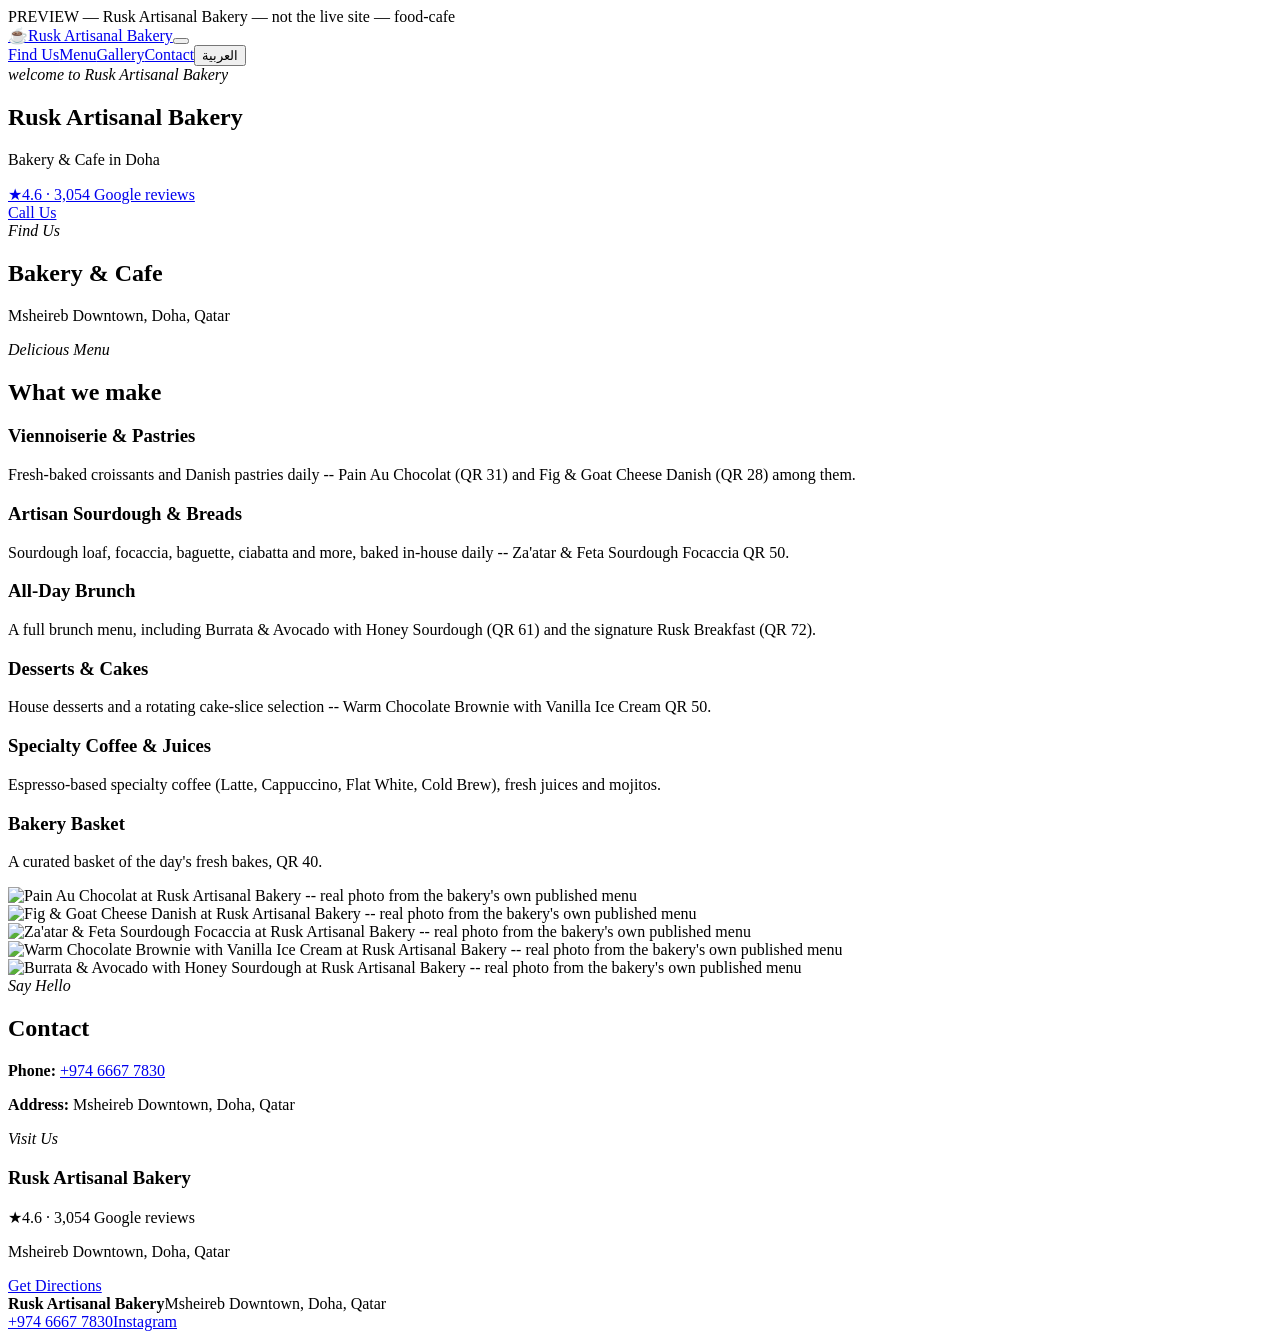
==== commit 4c2ff758: "Redeploy Rusk Artisanal Bakery preview with 8 detail-QA fixes Container padding/max-width, phone-num" ====
--- a/9c4f210ea1913817/index.html
+++ b/9c4f210ea1913817/index.html
@@ -1,8 +1,12 @@
-<!DOCTYPE html><html lang="en" dir="ltr" data-template="food-cafe" style="--accent: #8B5E34;" data-astro-cid-z4jru4n3><head><meta charset="utf-8"><meta name="viewport" content="width=device-width, initial-scale=1"><title>Rusk Artisanal Bakery — Bakery &amp; Cafe</title><meta name="description" content="Rusk Artisanal Bakery — Bakery &amp; Cafe — Doha"><meta name="robots" content="noindex, nofollow"><link rel="icon" href="data:,"><!-- Open Graph tags --><meta property="og:title" content="Rusk Artisanal Bakery — Bakery &amp; Cafe"><meta property="og:description" content="Rusk Artisanal Bakery — Bakery &amp; Cafe — Doha"><meta property="og:type" content="website"><link rel="stylesheet" href="/smb-factory-previews/9c4f210ea1913817/_astro/index.DusqWgOC.css"></head><body class="has-preview-banner" data-astro-cid-z4jru4n3><div class="preview-banner" data-astro-cid-z4jru4n3>PREVIEW — Rusk Artisanal Bakery — not the live site — food-cafe</div><main class="food-cafe" data-astro-cid-e42psgzj><nav class="navbar" data-astro-cid-e42psgzj><div class="container navbar-row" data-astro-cid-e42psgzj><a class="brand" href="#top" data-astro-cid-e42psgzj><span class="brand-mark" data-astro-cid-e42psgzj>&#9749;</span><span class="i18n-en" data-astro-cid-e42psgzj>Rusk Artisanal Bakery</span><span class="i18n-ar" lang="ar" dir="rtl" data-astro-cid-e42psgzj>مخبز رسك</span></a><!-- Mobile hamburger menu (pure CSS/vanilla JS, no framework) -- fixes the "no mobile
+<!DOCTYPE html><html lang="en" dir="ltr" data-template="food-cafe" style="--accent: #8B5E34;" data-astro-cid-z4jru4n3><head><meta charset="utf-8"><meta name="viewport" content="width=device-width, initial-scale=1"><title>Rusk Artisanal Bakery — Bakery &amp; Cafe</title><meta name="description" content="Rusk Artisanal Bakery — Bakery &amp; Cafe — Doha"><meta name="robots" content="noindex, nofollow"><link rel="icon" href="data:,"><!-- Open Graph tags --><meta property="og:title" content="Rusk Artisanal Bakery — Bakery &amp; Cafe"><meta property="og:description" content="Rusk Artisanal Bakery — Bakery &amp; Cafe — Doha"><meta property="og:type" content="website"><link rel="stylesheet" href="/smb-factory-previews/9c4f210ea1913817/_astro/index.6G6liDTC.css"></head><body class="has-preview-banner" data-astro-cid-z4jru4n3><div class="preview-banner" data-astro-cid-z4jru4n3>PREVIEW — Rusk Artisanal Bakery — not the live site — food-cafe</div><main class="food-cafe" data-astro-cid-e42psgzj><nav class="navbar" data-astro-cid-e42psgzj><div class="container navbar-row" data-astro-cid-e42psgzj><a class="brand" href="#top" data-astro-cid-e42psgzj><span class="brand-mark" data-astro-cid-e42psgzj>&#9749;</span><span class="i18n-en" data-astro-cid-e42psgzj>Rusk Artisanal Bakery</span><span class="i18n-ar" style="display:none" lang="ar" dir="rtl" data-astro-cid-e42psgzj>مخبز رسك</span></a><!-- Mobile hamburger menu (pure CSS/vanilla JS, no framework) -- fixes the "no mobile
            navigation at all" defect: previously .navlinks was simply `display: none` below
            720px with no way to open it (REAL_CLIENT_TEST/ADVERSARIAL_REVIEW.md attack #5). Only
            visible at the mobile breakpoint (see .nav-toggle CSS); toggles #navMenu open/closed
-           and is fully keyboard-accessible (a real <button>, aria-expanded kept in sync). --><button type="button" class="nav-toggle" id="navToggle" aria-expanded="false" aria-controls="navMenu" aria-label="Toggle navigation menu / فتح القائمة" data-astro-cid-e42psgzj><span class="nav-toggle-bar" data-astro-cid-e42psgzj></span><span class="nav-toggle-bar" data-astro-cid-e42psgzj></span><span class="nav-toggle-bar" data-astro-cid-e42psgzj></span></button><div class="navlinks" id="navMenu" data-astro-cid-e42psgzj><a href="#about" data-astro-cid-e42psgzj><span class="i18n-en" data-astro-cid-e42psgzj>About</span><span class="i18n-ar" lang="ar" dir="rtl" data-astro-cid-e42psgzj>من نحن</span></a><a href="#menu" data-astro-cid-e42psgzj><span class="i18n-en" data-astro-cid-e42psgzj>Menu</span><span class="i18n-ar" lang="ar" dir="rtl" data-astro-cid-e42psgzj>قائمة الطعام</span></a><a href="#gallery" data-astro-cid-e42psgzj><span class="i18n-en" data-astro-cid-e42psgzj>Gallery</span><span class="i18n-ar" lang="ar" dir="rtl" data-astro-cid-e42psgzj>معرض الصور</span></a><a href="#contact" data-astro-cid-e42psgzj><span class="i18n-en" data-astro-cid-e42psgzj>Contact</span><span class="i18n-ar" lang="ar" dir="rtl" data-astro-cid-e42psgzj>تواصل</span></a><!-- Language toggle: shows the language you can SWITCH TO (standard convention), e.g.
+           and is fully keyboard-accessible (a real <button>, aria-expanded kept in sync). --><button type="button" class="nav-toggle" id="navToggle" aria-expanded="false" aria-controls="navMenu" aria-label="Toggle navigation menu / فتح القائمة" data-astro-cid-e42psgzj><span class="nav-toggle-bar" data-astro-cid-e42psgzj></span><span class="nav-toggle-bar" data-astro-cid-e42psgzj></span><span class="nav-toggle-bar" data-astro-cid-e42psgzj></span></button><div class="navlinks" id="navMenu" data-astro-cid-e42psgzj><!-- 2026-09-12 detail QA pass: label changed from "About"/"من نحن" to "Find Us"/"موقعنا"
+             to match the #about section's own eyebrow just below (renamed from "Our Story" during
+             the adversarial review's content-honesty fix -- see that section's comment) -- the nav
+             link and its destination's own heading had gone out of sync, a small but real
+             navigation-copy inconsistency nobody had re-checked since that rename. --><a href="#about" data-astro-cid-e42psgzj><span class="i18n-en" data-astro-cid-e42psgzj>Find Us</span><span class="i18n-ar" style="display:none" lang="ar" dir="rtl" data-astro-cid-e42psgzj>موقعنا</span></a><a href="#menu" data-astro-cid-e42psgzj><span class="i18n-en" data-astro-cid-e42psgzj>Menu</span><span class="i18n-ar" style="display:none" lang="ar" dir="rtl" data-astro-cid-e42psgzj>قائمة الطعام</span></a><a href="#gallery" data-astro-cid-e42psgzj><span class="i18n-en" data-astro-cid-e42psgzj>Gallery</span><span class="i18n-ar" style="display:none" lang="ar" dir="rtl" data-astro-cid-e42psgzj>معرض الصور</span></a><a href="#contact" data-astro-cid-e42psgzj><span class="i18n-en" data-astro-cid-e42psgzj>Contact</span><span class="i18n-ar" style="display:none" lang="ar" dir="rtl" data-astro-cid-e42psgzj>تواصل</span></a><!-- Language toggle: shows the language you can SWITCH TO (standard convention), e.g.
              "العربية" while the page is in English. Pure client-side; flips <html lang>/<dir>,
              which the .i18n-en/.i18n-ar CSS rules key off of -- see the <style> block and the
-             <script> at the bottom of this component. --><button type="button" class="lang-toggle" id="langToggle" aria-label="Switch language / تبديل اللغة" data-astro-cid-e42psgzj><span class="i18n-en" lang="ar" dir="rtl" data-astro-cid-e42psgzj>العربية</span><span class="i18n-ar" lang="en" dir="ltr" data-astro-cid-e42psgzj>English</span></button></div></div></nav><section id="top" class="hero-section" style="background-image:url(/smb-factory-previews/9c4f210ea1913817/photos/rusk-artisanal-bakery/hero-bakery-basket.jpg)" data-astro-cid-e42psgzj><div class="hero-overlay" data-astro-cid-e42psgzj></div><div class="container hero-content" data-astro-cid-e42psgzj><em class="small-text" data-astro-cid-e42psgzj><span class="i18n-en" data-astro-cid-e42psgzj>welcome to Rusk Artisanal Bakery</span><span class="i18n-ar" lang="ar" dir="rtl" data-astro-cid-e42psgzj>أهلاً بكم في مخبز رسك</span></em><h1 data-astro-cid-e42psgzj><span class="i18n-en" data-astro-cid-e42psgzj>Rusk Artisanal Bakery</span><span class="i18n-ar" lang="ar" dir="rtl" data-astro-cid-e42psgzj>مخبز رسك</span></h1><p class="lead" data-astro-cid-e42psgzj><span class="i18n-en" data-astro-cid-e42psgzj>serving Doha daily</span><span class="i18n-ar" lang="ar" dir="rtl" data-astro-cid-e42psgzj>نخدم الدوحة يومياً</span></p><a class="rating-badge" href="https://www.google.com/maps/search/Rusk+Artisanal+Bakery+Doha+Qatar" target="_blank" rel="noopener" data-astro-cid-e42psgzj><span class="rating-stars" aria-hidden="true" data-astro-cid-e42psgzj>&#9733;</span><span class="i18n-en" data-astro-cid-e42psgzj>4.6 &middot; 3,054 Google reviews</span><span class="i18n-ar" lang="ar" dir="rtl" data-astro-cid-e42psgzj>4.6 &middot; 3,054 تقييم على خرائط جوجل</span></a><div class="hero-actions" data-astro-cid-e42psgzj><a class="btn btn-outline" href="tel:+97466677830" data-astro-cid-e42psgzj><span class="i18n-en" data-astro-cid-e42psgzj>Call Us</span><span class="i18n-ar" lang="ar" dir="rtl" data-astro-cid-e42psgzj>اتصل بنا</span></a></div></div></section><section id="about" class="about-section" data-astro-cid-e42psgzj><div class="container about-inner" data-astro-cid-e42psgzj><em data-astro-cid-e42psgzj><span class="i18n-en" data-astro-cid-e42psgzj>Find Us</span><span class="i18n-ar" lang="ar" dir="rtl" data-astro-cid-e42psgzj>موقعنا</span></em><h2 data-astro-cid-e42psgzj><span class="i18n-en" data-astro-cid-e42psgzj>Bakery &amp; Cafe</span><span class="i18n-ar" lang="ar" dir="rtl" data-astro-cid-e42psgzj>مخبز ومقهى</span></h2><p data-astro-cid-e42psgzj>Msheireb Downtown, Doha, Qatar</p></div></section><section id="menu" class="menu-section" data-astro-cid-e42psgzj><div class="container" data-astro-cid-e42psgzj><div class="menu-heading" data-astro-cid-e42psgzj><em data-astro-cid-e42psgzj><span class="i18n-en" data-astro-cid-e42psgzj>Delicious Menu</span><span class="i18n-ar" lang="ar" dir="rtl" data-astro-cid-e42psgzj>قائمة شهية</span></em><h2 data-astro-cid-e42psgzj><span class="i18n-en" data-astro-cid-e42psgzj>What we make</span><span class="i18n-ar" lang="ar" dir="rtl" data-astro-cid-e42psgzj>ما نصنعه</span></h2></div><div class="menu-grid" data-astro-cid-e42psgzj><div class="menu-block" data-astro-cid-e42psgzj><div class="menu-block-row" data-astro-cid-e42psgzj><h3 data-astro-cid-e42psgzj><span class="i18n-en" data-astro-cid-e42psgzj>Viennoiserie &amp; Pastries</span><span class="i18n-ar" lang="ar" dir="rtl" data-astro-cid-e42psgzj>المعجنات الفرنسية</span></h3><span class="underline" data-astro-cid-e42psgzj></span></div><p class="menu-desc" data-astro-cid-e42psgzj>Fresh-baked croissants and Danish pastries daily -- Pain Au Chocolat (QR 31) and Fig &amp; Goat Cheese Danish (QR 28) among them.</p></div><div class="menu-block" data-astro-cid-e42psgzj><div class="menu-block-row" data-astro-cid-e42psgzj><h3 data-astro-cid-e42psgzj><span class="i18n-en" data-astro-cid-e42psgzj>Artisan Sourdough &amp; Breads</span><span class="i18n-ar" lang="ar" dir="rtl" data-astro-cid-e42psgzj>الخبز الحرفي</span></h3><span class="underline" data-astro-cid-e42psgzj></span></div><p class="menu-desc" data-astro-cid-e42psgzj>Sourdough loaf, focaccia, baguette, ciabatta and more, baked in-house daily -- Za&#39;atar &amp; Feta Sourdough Focaccia QR 50.</p></div><div class="menu-block" data-astro-cid-e42psgzj><div class="menu-block-row" data-astro-cid-e42psgzj><h3 data-astro-cid-e42psgzj><span class="i18n-en" data-astro-cid-e42psgzj>All-Day Brunch</span><span class="i18n-ar" lang="ar" dir="rtl" data-astro-cid-e42psgzj>فطور طوال اليوم</span></h3><span class="underline" data-astro-cid-e42psgzj></span></div><p class="menu-desc" data-astro-cid-e42psgzj>A full brunch menu, including Burrata &amp; Avocado with Honey Sourdough (QR 61) and the signature Rusk Breakfast (QR 72).</p></div><div class="menu-block" data-astro-cid-e42psgzj><div class="menu-block-row" data-astro-cid-e42psgzj><h3 data-astro-cid-e42psgzj><span class="i18n-en" data-astro-cid-e42psgzj>Desserts &amp; Cakes</span><span class="i18n-ar" lang="ar" dir="rtl" data-astro-cid-e42psgzj>الحلويات والكيك</span></h3><span class="underline" data-astro-cid-e42psgzj></span></div><p class="menu-desc" data-astro-cid-e42psgzj>House desserts and a rotating cake-slice selection -- Warm Chocolate Brownie with Vanilla Ice Cream QR 50.</p></div><div class="menu-block" data-astro-cid-e42psgzj><div class="menu-block-row" data-astro-cid-e42psgzj><h3 data-astro-cid-e42psgzj><span class="i18n-en" data-astro-cid-e42psgzj>Specialty Coffee &amp; Juices</span><span class="i18n-ar" lang="ar" dir="rtl" data-astro-cid-e42psgzj>القهوة المختصة والعصائر</span></h3><span class="underline" data-astro-cid-e42psgzj></span></div><p class="menu-desc" data-astro-cid-e42psgzj>Espresso-based specialty coffee (Latte, Cappuccino, Flat White, Cold Brew), fresh juices and mojitos.</p></div><div class="menu-block" data-astro-cid-e42psgzj><div class="menu-block-row" data-astro-cid-e42psgzj><h3 data-astro-cid-e42psgzj><span class="i18n-en" data-astro-cid-e42psgzj>Bakery Basket</span><span class="i18n-ar" lang="ar" dir="rtl" data-astro-cid-e42psgzj>سلة المخبوزات</span></h3><span class="underline" data-astro-cid-e42psgzj></span></div><p class="menu-desc" data-astro-cid-e42psgzj>A curated basket of the day&#39;s fresh bakes, QR 40.</p></div></div></div></section><section id="gallery" class="gallery-section" data-astro-cid-e42psgzj><div class="container gallery-grid mosaic" data-astro-cid-e42psgzj><img src="/smb-factory-previews/9c4f210ea1913817/photos/rusk-artisanal-bakery/pain-au-chocolat.jpg" alt="Pain Au Chocolat at Rusk Artisanal Bakery -- real photo from the bakery's own published menu" data-astro-cid-e42psgzj><img src="/smb-factory-previews/9c4f210ea1913817/photos/rusk-artisanal-bakery/fig-goat-cheese-danish.jpg" alt="Fig &amp; Goat Cheese Danish at Rusk Artisanal Bakery -- real photo from the bakery's own published menu" data-astro-cid-e42psgzj><img src="/smb-factory-previews/9c4f210ea1913817/photos/rusk-artisanal-bakery/zaatar-feta-focaccia.jpg" alt="Za'atar &amp; Feta Sourdough Focaccia at Rusk Artisanal Bakery -- real photo from the bakery's own published menu" data-astro-cid-e42psgzj><img src="/smb-factory-previews/9c4f210ea1913817/photos/rusk-artisanal-bakery/chocolate-brownie.jpg" alt="Warm Chocolate Brownie with Vanilla Ice Cream at Rusk Artisanal Bakery -- real photo from the bakery's own published menu" data-astro-cid-e42psgzj><img src="/smb-factory-previews/9c4f210ea1913817/photos/rusk-artisanal-bakery/burrata-avocado-honey-sourdough.jpg" alt="Burrata &amp; Avocado with Honey Sourdough at Rusk Artisanal Bakery -- real photo from the bakery's own published menu" data-astro-cid-e42psgzj></div></section><section id="contact" class="contact-section" data-astro-cid-e42psgzj><div class="container contact-grid" data-astro-cid-e42psgzj><div class="contact-info" data-astro-cid-e42psgzj><em data-astro-cid-e42psgzj><span class="i18n-en" data-astro-cid-e42psgzj>Say Hello</span><span class="i18n-ar" lang="ar" dir="rtl" data-astro-cid-e42psgzj>تواصل معنا</span></em><h2 data-astro-cid-e42psgzj><span class="i18n-en" data-astro-cid-e42psgzj>Contact</span><span class="i18n-ar" lang="ar" dir="rtl" data-astro-cid-e42psgzj>بيانات التواصل</span></h2><p data-astro-cid-e42psgzj><strong data-astro-cid-e42psgzj><span class="i18n-en" data-astro-cid-e42psgzj>Phone:</span><span class="i18n-ar" lang="ar" dir="rtl" data-astro-cid-e42psgzj>الهاتف:</span></strong> <a href="tel:+97466677830" data-astro-cid-e42psgzj>+974 6667 7830</a></p><p data-astro-cid-e42psgzj><strong data-astro-cid-e42psgzj><span class="i18n-en" data-astro-cid-e42psgzj>Address:</span><span class="i18n-ar" lang="ar" dir="rtl" data-astro-cid-e42psgzj>العنوان:</span></strong> Msheireb Downtown, Doha, Qatar</p></div><div class="visit-card" data-astro-cid-e42psgzj><em data-astro-cid-e42psgzj><span class="i18n-en" data-astro-cid-e42psgzj>Visit Us</span><span class="i18n-ar" lang="ar" dir="rtl" data-astro-cid-e42psgzj>زورونا</span></em><h3 data-astro-cid-e42psgzj><span class="i18n-en" data-astro-cid-e42psgzj>Rusk Artisanal Bakery</span><span class="i18n-ar" lang="ar" dir="rtl" data-astro-cid-e42psgzj>مخبز رسك</span></h3><p class="visit-rating" data-astro-cid-e42psgzj><span class="rating-stars" aria-hidden="true" data-astro-cid-e42psgzj>&#9733;</span><span class="i18n-en" data-astro-cid-e42psgzj>4.6 &middot; 3,054 Google reviews</span><span class="i18n-ar" lang="ar" dir="rtl" data-astro-cid-e42psgzj>4.6 &middot; 3,054 تقييم على خرائط جوجل</span></p><p class="visit-address" data-astro-cid-e42psgzj>Msheireb Downtown, Doha, Qatar</p><a class="btn btn-solid" href="https://www.google.com/maps/search/Rusk+Artisanal+Bakery+Doha+Qatar" target="_blank" rel="noopener" data-astro-cid-e42psgzj><span class="i18n-en" data-astro-cid-e42psgzj>Get Directions</span><span class="i18n-ar" lang="ar" dir="rtl" data-astro-cid-e42psgzj>احصل على الاتجاهات</span></a></div></div></section><footer class="site-footer" data-astro-cid-e42psgzj><div class="container footer-row" data-astro-cid-e42psgzj><div class="footer-brand" data-astro-cid-e42psgzj><strong data-astro-cid-e42psgzj><span class="i18n-en" data-astro-cid-e42psgzj>Rusk Artisanal Bakery</span><span class="i18n-ar" lang="ar" dir="rtl" data-astro-cid-e42psgzj>مخبز رسك</span></strong><span class="footer-address" data-astro-cid-e42psgzj>Msheireb Downtown, Doha, Qatar</span></div><div class="footer-links" data-astro-cid-e42psgzj><a href="tel:+97466677830" data-astro-cid-e42psgzj>+974 6667 7830</a><a href="https://instagram.com/rusk.qa" target="_blank" rel="noopener" data-astro-cid-e42psgzj>Instagram</a></div></div></footer></main><script type="module">var e=document.getElementById(`navToggle`),t=document.getElementById(`navMenu`);e&&t&&(e.addEventListener(`click`,()=>{let n=t.classList.toggle(`open`);e.setAttribute(`aria-expanded`,String(n))}),t.querySelectorAll(`a`).forEach(n=>{n.addEventListener(`click`,()=>{t.classList.remove(`open`),e.setAttribute(`aria-expanded`,`false`)})}));var n=document.getElementById(`langToggle`);n&&n.addEventListener(`click`,()=>{let e=document.documentElement,t=e.getAttribute(`dir`)!==`rtl`;e.setAttribute(`dir`,t?`rtl`:`ltr`),e.setAttribute(`lang`,t?`ar`:`en`)});</script></body></html>+             <script> at the bottom of this component. --><button type="button" class="lang-toggle" id="langToggle" aria-label="Switch language / تبديل اللغة" data-astro-cid-e42psgzj><span class="i18n-en" lang="ar" dir="rtl" data-astro-cid-e42psgzj>العربية</span><span class="i18n-ar" style="display:none" lang="en" dir="ltr" data-astro-cid-e42psgzj>English</span></button></div></div></nav><section id="top" class="hero-section" style="background-image:url(/smb-factory-previews/9c4f210ea1913817/photos/rusk-artisanal-bakery/hero-bakery-basket.jpg)" data-astro-cid-e42psgzj><div class="hero-overlay" data-astro-cid-e42psgzj></div><div class="container hero-content" data-astro-cid-e42psgzj><em class="small-text" data-astro-cid-e42psgzj><span class="i18n-en" data-astro-cid-e42psgzj>welcome to Rusk Artisanal Bakery</span><span class="i18n-ar" style="display:none" lang="ar" dir="rtl" data-astro-cid-e42psgzj>أهلاً بكم في مخبز رسك</span></em><h1 data-astro-cid-e42psgzj><span class="i18n-en" data-astro-cid-e42psgzj>Rusk Artisanal Bakery</span><span class="i18n-ar" style="display:none" lang="ar" dir="rtl" data-astro-cid-e42psgzj>مخبز رسك</span></h1><p class="lead" data-astro-cid-e42psgzj><span class="i18n-en" data-astro-cid-e42psgzj>Bakery &amp; Cafe in Doha</span><span class="i18n-ar" style="display:none" lang="ar" dir="rtl" data-astro-cid-e42psgzj>مخبز ومقهى في الدوحة</span></p><a class="rating-badge" href="https://www.google.com/maps/search/Rusk+Artisanal+Bakery+Doha+Qatar" target="_blank" rel="noopener" data-astro-cid-e42psgzj><span class="rating-stars" aria-hidden="true" data-astro-cid-e42psgzj>&#9733;</span><span class="i18n-en" data-astro-cid-e42psgzj>4.6 &middot; 3,054 Google reviews</span><span class="i18n-ar" style="display:none" lang="ar" dir="rtl" data-astro-cid-e42psgzj>4.6 &middot; 3,054 تقييم على خرائط جوجل</span></a><div class="hero-actions" data-astro-cid-e42psgzj><a class="btn btn-outline" href="tel:+97466677830" data-astro-cid-e42psgzj><span class="i18n-en" data-astro-cid-e42psgzj>Call Us</span><span class="i18n-ar" style="display:none" lang="ar" dir="rtl" data-astro-cid-e42psgzj>اتصل بنا</span></a></div></div></section><section id="about" class="about-section" data-astro-cid-e42psgzj><div class="container about-inner" data-astro-cid-e42psgzj><em data-astro-cid-e42psgzj><span class="i18n-en" data-astro-cid-e42psgzj>Find Us</span><span class="i18n-ar" style="display:none" lang="ar" dir="rtl" data-astro-cid-e42psgzj>موقعنا</span></em><h2 data-astro-cid-e42psgzj><span class="i18n-en" data-astro-cid-e42psgzj>Bakery &amp; Cafe</span><span class="i18n-ar" style="display:none" lang="ar" dir="rtl" data-astro-cid-e42psgzj>مخبز ومقهى</span></h2><p data-astro-cid-e42psgzj>Msheireb Downtown, Doha, Qatar</p></div></section><section id="menu" class="menu-section" data-astro-cid-e42psgzj><div class="container" data-astro-cid-e42psgzj><div class="menu-heading" data-astro-cid-e42psgzj><em data-astro-cid-e42psgzj><span class="i18n-en" data-astro-cid-e42psgzj>Delicious Menu</span><span class="i18n-ar" style="display:none" lang="ar" dir="rtl" data-astro-cid-e42psgzj>قائمة شهية</span></em><h2 data-astro-cid-e42psgzj><span class="i18n-en" data-astro-cid-e42psgzj>What we make</span><span class="i18n-ar" style="display:none" lang="ar" dir="rtl" data-astro-cid-e42psgzj>ما نصنعه</span></h2></div><div class="menu-grid" data-astro-cid-e42psgzj><div class="menu-block" data-astro-cid-e42psgzj><div class="menu-block-row" data-astro-cid-e42psgzj><h3 data-astro-cid-e42psgzj><span class="i18n-en" data-astro-cid-e42psgzj>Viennoiserie &amp; Pastries</span><span class="i18n-ar" style="display:none" lang="ar" dir="rtl" data-astro-cid-e42psgzj>المعجنات الفرنسية</span></h3><span class="underline" data-astro-cid-e42psgzj></span></div><p class="menu-desc" dir="ltr" data-astro-cid-e42psgzj>Fresh-baked croissants and Danish pastries daily -- Pain Au Chocolat (QR 31) and Fig &amp; Goat Cheese Danish (QR 28) among them.</p></div><div class="menu-block" data-astro-cid-e42psgzj><div class="menu-block-row" data-astro-cid-e42psgzj><h3 data-astro-cid-e42psgzj><span class="i18n-en" data-astro-cid-e42psgzj>Artisan Sourdough &amp; Breads</span><span class="i18n-ar" style="display:none" lang="ar" dir="rtl" data-astro-cid-e42psgzj>الخبز الحرفي</span></h3><span class="underline" data-astro-cid-e42psgzj></span></div><p class="menu-desc" dir="ltr" data-astro-cid-e42psgzj>Sourdough loaf, focaccia, baguette, ciabatta and more, baked in-house daily -- Za&#39;atar &amp; Feta Sourdough Focaccia QR 50.</p></div><div class="menu-block" data-astro-cid-e42psgzj><div class="menu-block-row" data-astro-cid-e42psgzj><h3 data-astro-cid-e42psgzj><span class="i18n-en" data-astro-cid-e42psgzj>All-Day Brunch</span><span class="i18n-ar" style="display:none" lang="ar" dir="rtl" data-astro-cid-e42psgzj>فطور طوال اليوم</span></h3><span class="underline" data-astro-cid-e42psgzj></span></div><p class="menu-desc" dir="ltr" data-astro-cid-e42psgzj>A full brunch menu, including Burrata &amp; Avocado with Honey Sourdough (QR 61) and the signature Rusk Breakfast (QR 72).</p></div><div class="menu-block" data-astro-cid-e42psgzj><div class="menu-block-row" data-astro-cid-e42psgzj><h3 data-astro-cid-e42psgzj><span class="i18n-en" data-astro-cid-e42psgzj>Desserts &amp; Cakes</span><span class="i18n-ar" style="display:none" lang="ar" dir="rtl" data-astro-cid-e42psgzj>الحلويات والكيك</span></h3><span class="underline" data-astro-cid-e42psgzj></span></div><p class="menu-desc" dir="ltr" data-astro-cid-e42psgzj>House desserts and a rotating cake-slice selection -- Warm Chocolate Brownie with Vanilla Ice Cream QR 50.</p></div><div class="menu-block" data-astro-cid-e42psgzj><div class="menu-block-row" data-astro-cid-e42psgzj><h3 data-astro-cid-e42psgzj><span class="i18n-en" data-astro-cid-e42psgzj>Specialty Coffee &amp; Juices</span><span class="i18n-ar" style="display:none" lang="ar" dir="rtl" data-astro-cid-e42psgzj>القهوة المختصة والعصائر</span></h3><span class="underline" data-astro-cid-e42psgzj></span></div><p class="menu-desc" dir="ltr" data-astro-cid-e42psgzj>Espresso-based specialty coffee (Latte, Cappuccino, Flat White, Cold Brew), fresh juices and mojitos.</p></div><div class="menu-block" data-astro-cid-e42psgzj><div class="menu-block-row" data-astro-cid-e42psgzj><h3 data-astro-cid-e42psgzj><span class="i18n-en" data-astro-cid-e42psgzj>Bakery Basket</span><span class="i18n-ar" style="display:none" lang="ar" dir="rtl" data-astro-cid-e42psgzj>سلة المخبوزات</span></h3><span class="underline" data-astro-cid-e42psgzj></span></div><p class="menu-desc" dir="ltr" data-astro-cid-e42psgzj>A curated basket of the day&#39;s fresh bakes, QR 40.</p></div></div></div></section><section id="gallery" class="gallery-section" data-astro-cid-e42psgzj><div class="container gallery-grid mosaic" data-astro-cid-e42psgzj><img src="/smb-factory-previews/9c4f210ea1913817/photos/rusk-artisanal-bakery/pain-au-chocolat.jpg" alt="Pain Au Chocolat at Rusk Artisanal Bakery -- real photo from the bakery's own published menu" data-astro-cid-e42psgzj><img src="/smb-factory-previews/9c4f210ea1913817/photos/rusk-artisanal-bakery/fig-goat-cheese-danish.jpg" alt="Fig &amp; Goat Cheese Danish at Rusk Artisanal Bakery -- real photo from the bakery's own published menu" data-astro-cid-e42psgzj><img src="/smb-factory-previews/9c4f210ea1913817/photos/rusk-artisanal-bakery/zaatar-feta-focaccia.jpg" alt="Za'atar &amp; Feta Sourdough Focaccia at Rusk Artisanal Bakery -- real photo from the bakery's own published menu" data-astro-cid-e42psgzj><img src="/smb-factory-previews/9c4f210ea1913817/photos/rusk-artisanal-bakery/chocolate-brownie.jpg" alt="Warm Chocolate Brownie with Vanilla Ice Cream at Rusk Artisanal Bakery -- real photo from the bakery's own published menu" data-astro-cid-e42psgzj><img src="/smb-factory-previews/9c4f210ea1913817/photos/rusk-artisanal-bakery/burrata-avocado-honey-sourdough.jpg" alt="Burrata &amp; Avocado with Honey Sourdough at Rusk Artisanal Bakery -- real photo from the bakery's own published menu" data-astro-cid-e42psgzj></div></section><section id="contact" class="contact-section" data-astro-cid-e42psgzj><div class="container contact-grid" data-astro-cid-e42psgzj><div class="contact-info" data-astro-cid-e42psgzj><em data-astro-cid-e42psgzj><span class="i18n-en" data-astro-cid-e42psgzj>Say Hello</span><span class="i18n-ar" style="display:none" lang="ar" dir="rtl" data-astro-cid-e42psgzj>تواصل معنا</span></em><h2 data-astro-cid-e42psgzj><span class="i18n-en" data-astro-cid-e42psgzj>Contact</span><span class="i18n-ar" style="display:none" lang="ar" dir="rtl" data-astro-cid-e42psgzj>بيانات التواصل</span></h2><p data-astro-cid-e42psgzj><strong data-astro-cid-e42psgzj><span class="i18n-en" data-astro-cid-e42psgzj>Phone:</span><span class="i18n-ar" style="display:none" lang="ar" dir="rtl" data-astro-cid-e42psgzj>الهاتف:</span></strong> <a href="tel:+97466677830" dir="ltr" data-astro-cid-e42psgzj>+974 6667 7830</a></p><p data-astro-cid-e42psgzj><strong data-astro-cid-e42psgzj><span class="i18n-en" data-astro-cid-e42psgzj>Address:</span><span class="i18n-ar" style="display:none" lang="ar" dir="rtl" data-astro-cid-e42psgzj>العنوان:</span></strong> Msheireb Downtown, Doha, Qatar</p></div><div class="visit-card" data-astro-cid-e42psgzj><em data-astro-cid-e42psgzj><span class="i18n-en" data-astro-cid-e42psgzj>Visit Us</span><span class="i18n-ar" style="display:none" lang="ar" dir="rtl" data-astro-cid-e42psgzj>زورونا</span></em><h3 data-astro-cid-e42psgzj><span class="i18n-en" data-astro-cid-e42psgzj>Rusk Artisanal Bakery</span><span class="i18n-ar" style="display:none" lang="ar" dir="rtl" data-astro-cid-e42psgzj>مخبز رسك</span></h3><p class="visit-rating" data-astro-cid-e42psgzj><span class="rating-stars" aria-hidden="true" data-astro-cid-e42psgzj>&#9733;</span><span class="i18n-en" data-astro-cid-e42psgzj>4.6 &middot; 3,054 Google reviews</span><span class="i18n-ar" style="display:none" lang="ar" dir="rtl" data-astro-cid-e42psgzj>4.6 &middot; 3,054 تقييم على خرائط جوجل</span></p><p class="visit-address" data-astro-cid-e42psgzj>Msheireb Downtown, Doha, Qatar</p><a class="btn btn-solid" href="https://www.google.com/maps/search/Rusk+Artisanal+Bakery+Doha+Qatar" target="_blank" rel="noopener" data-astro-cid-e42psgzj><span class="i18n-en" data-astro-cid-e42psgzj>Get Directions</span><span class="i18n-ar" style="display:none" lang="ar" dir="rtl" data-astro-cid-e42psgzj>احصل على الاتجاهات</span></a></div></div></section><footer class="site-footer" data-astro-cid-e42psgzj><div class="container footer-row" data-astro-cid-e42psgzj><div class="footer-brand" data-astro-cid-e42psgzj><strong data-astro-cid-e42psgzj><span class="i18n-en" data-astro-cid-e42psgzj>Rusk Artisanal Bakery</span><span class="i18n-ar" style="display:none" lang="ar" dir="rtl" data-astro-cid-e42psgzj>مخبز رسك</span></strong><span class="footer-address" data-astro-cid-e42psgzj>Msheireb Downtown, Doha, Qatar</span></div><div class="footer-links" data-astro-cid-e42psgzj><a href="tel:+97466677830" dir="ltr" data-astro-cid-e42psgzj>+974 6667 7830</a><a href="https://instagram.com/rusk.qa" target="_blank" rel="noopener" data-astro-cid-e42psgzj>Instagram</a></div></div></footer></main><script type="module">var e=document.getElementById(`navToggle`),t=document.getElementById(`navMenu`);e&&t&&(e.addEventListener(`click`,()=>{let n=t.classList.toggle(`open`);e.setAttribute(`aria-expanded`,String(n))}),t.querySelectorAll(`a`).forEach(n=>{n.addEventListener(`click`,()=>{t.classList.remove(`open`),e.setAttribute(`aria-expanded`,`false`)})}));var n=document.getElementById(`langToggle`);if(n){let e=document.querySelectorAll(`.i18n-en`),t=document.querySelectorAll(`.i18n-ar`);n.addEventListener(`click`,()=>{let n=document.documentElement,r=n.getAttribute(`dir`)!==`rtl`;n.setAttribute(`dir`,r?`rtl`:`ltr`),n.setAttribute(`lang`,r?`ar`:`en`),e.forEach(e=>{e.style.display=r?`none`:``}),t.forEach(e=>{e.style.display=r?`inline`:`none`})})}</script></body></html>
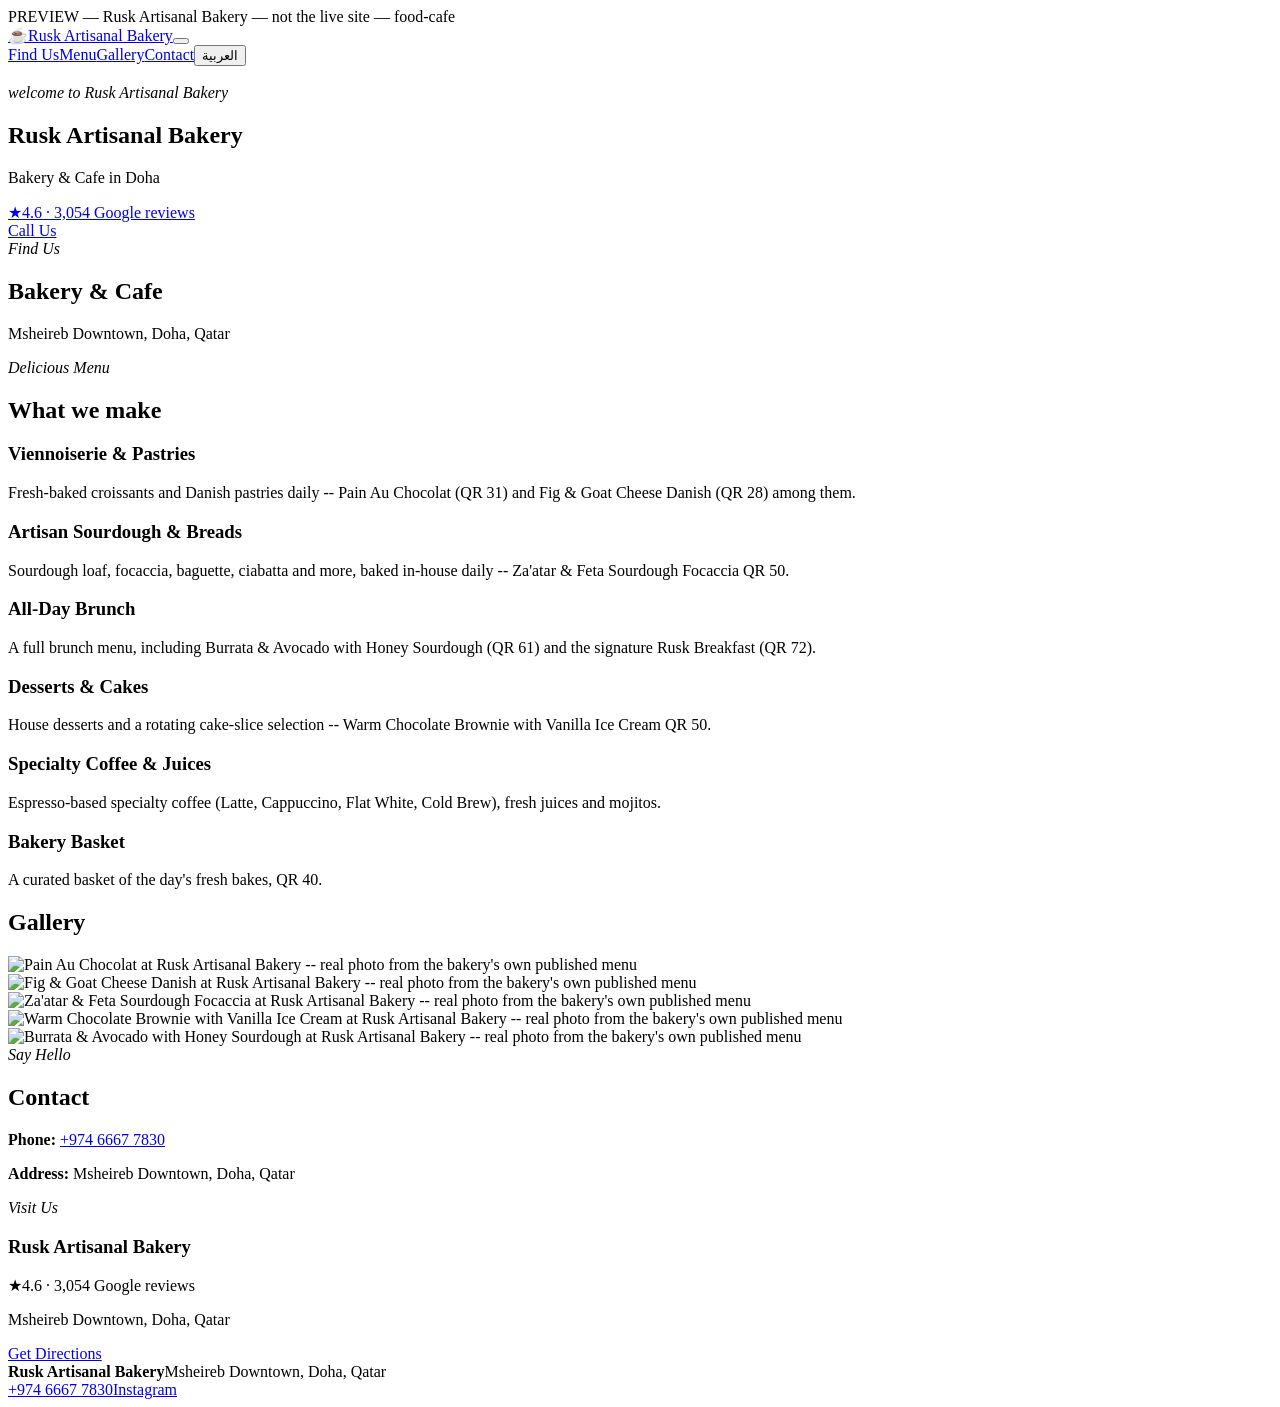
==== commit 80550f19: "Redeploy Rusk Artisanal Bakery preview: hero LCP fix (real img+preload) + gallery heading" ====
--- a/9c4f210ea1913817/index.html
+++ b/9c4f210ea1913817/index.html
@@ -1,4 +1,4 @@
-<!DOCTYPE html><html lang="en" dir="ltr" data-template="food-cafe" style="--accent: #8B5E34;" data-astro-cid-z4jru4n3><head><meta charset="utf-8"><meta name="viewport" content="width=device-width, initial-scale=1"><title>Rusk Artisanal Bakery — Bakery &amp; Cafe</title><meta name="description" content="Rusk Artisanal Bakery — Bakery &amp; Cafe — Doha"><meta name="robots" content="noindex, nofollow"><link rel="icon" href="data:,"><!-- Open Graph tags --><meta property="og:title" content="Rusk Artisanal Bakery — Bakery &amp; Cafe"><meta property="og:description" content="Rusk Artisanal Bakery — Bakery &amp; Cafe — Doha"><meta property="og:type" content="website"><link rel="stylesheet" href="/smb-factory-previews/9c4f210ea1913817/_astro/index.6G6liDTC.css"></head><body class="has-preview-banner" data-astro-cid-z4jru4n3><div class="preview-banner" data-astro-cid-z4jru4n3>PREVIEW — Rusk Artisanal Bakery — not the live site — food-cafe</div><main class="food-cafe" data-astro-cid-e42psgzj><nav class="navbar" data-astro-cid-e42psgzj><div class="container navbar-row" data-astro-cid-e42psgzj><a class="brand" href="#top" data-astro-cid-e42psgzj><span class="brand-mark" data-astro-cid-e42psgzj>&#9749;</span><span class="i18n-en" data-astro-cid-e42psgzj>Rusk Artisanal Bakery</span><span class="i18n-ar" style="display:none" lang="ar" dir="rtl" data-astro-cid-e42psgzj>مخبز رسك</span></a><!-- Mobile hamburger menu (pure CSS/vanilla JS, no framework) -- fixes the "no mobile
+<!DOCTYPE html><html lang="en" dir="ltr" data-template="food-cafe" style="--accent: #8B5E34;" data-astro-cid-z4jru4n3><head><meta charset="utf-8"><meta name="viewport" content="width=device-width, initial-scale=1"><link rel="preload" as="image" href="/smb-factory-previews/9c4f210ea1913817/photos/rusk-artisanal-bakery/hero-bakery-basket.jpg" fetchpriority="high"><link rel="preload" href="/smb-factory-previews/9c4f210ea1913817/fonts/PlayfairDisplay-Variable.ttf" as="font" type="font/ttf" crossorigin><title>Rusk Artisanal Bakery — Bakery &amp; Cafe</title><meta name="description" content="Rusk Artisanal Bakery — Bakery &amp; Cafe — Doha"><meta name="robots" content="noindex, nofollow"><link rel="icon" href="data:,"><!-- Open Graph tags --><meta property="og:title" content="Rusk Artisanal Bakery — Bakery &amp; Cafe"><meta property="og:description" content="Rusk Artisanal Bakery — Bakery &amp; Cafe — Doha"><meta property="og:type" content="website"><link rel="stylesheet" href="/smb-factory-previews/9c4f210ea1913817/_astro/index.DH_GCfl4.css"></head><body class="has-preview-banner" data-astro-cid-z4jru4n3><div class="preview-banner" data-astro-cid-z4jru4n3>PREVIEW — Rusk Artisanal Bakery — not the live site — food-cafe</div><main class="food-cafe" data-astro-cid-e42psgzj><nav class="navbar" data-astro-cid-e42psgzj><div class="container navbar-row" data-astro-cid-e42psgzj><a class="brand" href="#top" data-astro-cid-e42psgzj><span class="brand-mark" data-astro-cid-e42psgzj>&#9749;</span><span class="i18n-en" data-astro-cid-e42psgzj>Rusk Artisanal Bakery</span><span class="i18n-ar" style="display:none" lang="ar" dir="rtl" data-astro-cid-e42psgzj>مخبز رسك</span></a><!-- Mobile hamburger menu (pure CSS/vanilla JS, no framework) -- fixes the "no mobile
            navigation at all" defect: previously .navlinks was simply `display: none` below
            720px with no way to open it (REAL_CLIENT_TEST/ADVERSARIAL_REVIEW.md attack #5). Only
            visible at the mobile breakpoint (see .nav-toggle CSS); toggles #navMenu open/closed
@@ -9,4 +9,4 @@
              navigation-copy inconsistency nobody had re-checked since that rename. --><a href="#about" data-astro-cid-e42psgzj><span class="i18n-en" data-astro-cid-e42psgzj>Find Us</span><span class="i18n-ar" style="display:none" lang="ar" dir="rtl" data-astro-cid-e42psgzj>موقعنا</span></a><a href="#menu" data-astro-cid-e42psgzj><span class="i18n-en" data-astro-cid-e42psgzj>Menu</span><span class="i18n-ar" style="display:none" lang="ar" dir="rtl" data-astro-cid-e42psgzj>قائمة الطعام</span></a><a href="#gallery" data-astro-cid-e42psgzj><span class="i18n-en" data-astro-cid-e42psgzj>Gallery</span><span class="i18n-ar" style="display:none" lang="ar" dir="rtl" data-astro-cid-e42psgzj>معرض الصور</span></a><a href="#contact" data-astro-cid-e42psgzj><span class="i18n-en" data-astro-cid-e42psgzj>Contact</span><span class="i18n-ar" style="display:none" lang="ar" dir="rtl" data-astro-cid-e42psgzj>تواصل</span></a><!-- Language toggle: shows the language you can SWITCH TO (standard convention), e.g.
              "العربية" while the page is in English. Pure client-side; flips <html lang>/<dir>,
              which the .i18n-en/.i18n-ar CSS rules key off of -- see the <style> block and the
-             <script> at the bottom of this component. --><button type="button" class="lang-toggle" id="langToggle" aria-label="Switch language / تبديل اللغة" data-astro-cid-e42psgzj><span class="i18n-en" lang="ar" dir="rtl" data-astro-cid-e42psgzj>العربية</span><span class="i18n-ar" style="display:none" lang="en" dir="ltr" data-astro-cid-e42psgzj>English</span></button></div></div></nav><section id="top" class="hero-section" style="background-image:url(/smb-factory-previews/9c4f210ea1913817/photos/rusk-artisanal-bakery/hero-bakery-basket.jpg)" data-astro-cid-e42psgzj><div class="hero-overlay" data-astro-cid-e42psgzj></div><div class="container hero-content" data-astro-cid-e42psgzj><em class="small-text" data-astro-cid-e42psgzj><span class="i18n-en" data-astro-cid-e42psgzj>welcome to Rusk Artisanal Bakery</span><span class="i18n-ar" style="display:none" lang="ar" dir="rtl" data-astro-cid-e42psgzj>أهلاً بكم في مخبز رسك</span></em><h1 data-astro-cid-e42psgzj><span class="i18n-en" data-astro-cid-e42psgzj>Rusk Artisanal Bakery</span><span class="i18n-ar" style="display:none" lang="ar" dir="rtl" data-astro-cid-e42psgzj>مخبز رسك</span></h1><p class="lead" data-astro-cid-e42psgzj><span class="i18n-en" data-astro-cid-e42psgzj>Bakery &amp; Cafe in Doha</span><span class="i18n-ar" style="display:none" lang="ar" dir="rtl" data-astro-cid-e42psgzj>مخبز ومقهى في الدوحة</span></p><a class="rating-badge" href="https://www.google.com/maps/search/Rusk+Artisanal+Bakery+Doha+Qatar" target="_blank" rel="noopener" data-astro-cid-e42psgzj><span class="rating-stars" aria-hidden="true" data-astro-cid-e42psgzj>&#9733;</span><span class="i18n-en" data-astro-cid-e42psgzj>4.6 &middot; 3,054 Google reviews</span><span class="i18n-ar" style="display:none" lang="ar" dir="rtl" data-astro-cid-e42psgzj>4.6 &middot; 3,054 تقييم على خرائط جوجل</span></a><div class="hero-actions" data-astro-cid-e42psgzj><a class="btn btn-outline" href="tel:+97466677830" data-astro-cid-e42psgzj><span class="i18n-en" data-astro-cid-e42psgzj>Call Us</span><span class="i18n-ar" style="display:none" lang="ar" dir="rtl" data-astro-cid-e42psgzj>اتصل بنا</span></a></div></div></section><section id="about" class="about-section" data-astro-cid-e42psgzj><div class="container about-inner" data-astro-cid-e42psgzj><em data-astro-cid-e42psgzj><span class="i18n-en" data-astro-cid-e42psgzj>Find Us</span><span class="i18n-ar" style="display:none" lang="ar" dir="rtl" data-astro-cid-e42psgzj>موقعنا</span></em><h2 data-astro-cid-e42psgzj><span class="i18n-en" data-astro-cid-e42psgzj>Bakery &amp; Cafe</span><span class="i18n-ar" style="display:none" lang="ar" dir="rtl" data-astro-cid-e42psgzj>مخبز ومقهى</span></h2><p data-astro-cid-e42psgzj>Msheireb Downtown, Doha, Qatar</p></div></section><section id="menu" class="menu-section" data-astro-cid-e42psgzj><div class="container" data-astro-cid-e42psgzj><div class="menu-heading" data-astro-cid-e42psgzj><em data-astro-cid-e42psgzj><span class="i18n-en" data-astro-cid-e42psgzj>Delicious Menu</span><span class="i18n-ar" style="display:none" lang="ar" dir="rtl" data-astro-cid-e42psgzj>قائمة شهية</span></em><h2 data-astro-cid-e42psgzj><span class="i18n-en" data-astro-cid-e42psgzj>What we make</span><span class="i18n-ar" style="display:none" lang="ar" dir="rtl" data-astro-cid-e42psgzj>ما نصنعه</span></h2></div><div class="menu-grid" data-astro-cid-e42psgzj><div class="menu-block" data-astro-cid-e42psgzj><div class="menu-block-row" data-astro-cid-e42psgzj><h3 data-astro-cid-e42psgzj><span class="i18n-en" data-astro-cid-e42psgzj>Viennoiserie &amp; Pastries</span><span class="i18n-ar" style="display:none" lang="ar" dir="rtl" data-astro-cid-e42psgzj>المعجنات الفرنسية</span></h3><span class="underline" data-astro-cid-e42psgzj></span></div><p class="menu-desc" dir="ltr" data-astro-cid-e42psgzj>Fresh-baked croissants and Danish pastries daily -- Pain Au Chocolat (QR 31) and Fig &amp; Goat Cheese Danish (QR 28) among them.</p></div><div class="menu-block" data-astro-cid-e42psgzj><div class="menu-block-row" data-astro-cid-e42psgzj><h3 data-astro-cid-e42psgzj><span class="i18n-en" data-astro-cid-e42psgzj>Artisan Sourdough &amp; Breads</span><span class="i18n-ar" style="display:none" lang="ar" dir="rtl" data-astro-cid-e42psgzj>الخبز الحرفي</span></h3><span class="underline" data-astro-cid-e42psgzj></span></div><p class="menu-desc" dir="ltr" data-astro-cid-e42psgzj>Sourdough loaf, focaccia, baguette, ciabatta and more, baked in-house daily -- Za&#39;atar &amp; Feta Sourdough Focaccia QR 50.</p></div><div class="menu-block" data-astro-cid-e42psgzj><div class="menu-block-row" data-astro-cid-e42psgzj><h3 data-astro-cid-e42psgzj><span class="i18n-en" data-astro-cid-e42psgzj>All-Day Brunch</span><span class="i18n-ar" style="display:none" lang="ar" dir="rtl" data-astro-cid-e42psgzj>فطور طوال اليوم</span></h3><span class="underline" data-astro-cid-e42psgzj></span></div><p class="menu-desc" dir="ltr" data-astro-cid-e42psgzj>A full brunch menu, including Burrata &amp; Avocado with Honey Sourdough (QR 61) and the signature Rusk Breakfast (QR 72).</p></div><div class="menu-block" data-astro-cid-e42psgzj><div class="menu-block-row" data-astro-cid-e42psgzj><h3 data-astro-cid-e42psgzj><span class="i18n-en" data-astro-cid-e42psgzj>Desserts &amp; Cakes</span><span class="i18n-ar" style="display:none" lang="ar" dir="rtl" data-astro-cid-e42psgzj>الحلويات والكيك</span></h3><span class="underline" data-astro-cid-e42psgzj></span></div><p class="menu-desc" dir="ltr" data-astro-cid-e42psgzj>House desserts and a rotating cake-slice selection -- Warm Chocolate Brownie with Vanilla Ice Cream QR 50.</p></div><div class="menu-block" data-astro-cid-e42psgzj><div class="menu-block-row" data-astro-cid-e42psgzj><h3 data-astro-cid-e42psgzj><span class="i18n-en" data-astro-cid-e42psgzj>Specialty Coffee &amp; Juices</span><span class="i18n-ar" style="display:none" lang="ar" dir="rtl" data-astro-cid-e42psgzj>القهوة المختصة والعصائر</span></h3><span class="underline" data-astro-cid-e42psgzj></span></div><p class="menu-desc" dir="ltr" data-astro-cid-e42psgzj>Espresso-based specialty coffee (Latte, Cappuccino, Flat White, Cold Brew), fresh juices and mojitos.</p></div><div class="menu-block" data-astro-cid-e42psgzj><div class="menu-block-row" data-astro-cid-e42psgzj><h3 data-astro-cid-e42psgzj><span class="i18n-en" data-astro-cid-e42psgzj>Bakery Basket</span><span class="i18n-ar" style="display:none" lang="ar" dir="rtl" data-astro-cid-e42psgzj>سلة المخبوزات</span></h3><span class="underline" data-astro-cid-e42psgzj></span></div><p class="menu-desc" dir="ltr" data-astro-cid-e42psgzj>A curated basket of the day&#39;s fresh bakes, QR 40.</p></div></div></div></section><section id="gallery" class="gallery-section" data-astro-cid-e42psgzj><div class="container gallery-grid mosaic" data-astro-cid-e42psgzj><img src="/smb-factory-previews/9c4f210ea1913817/photos/rusk-artisanal-bakery/pain-au-chocolat.jpg" alt="Pain Au Chocolat at Rusk Artisanal Bakery -- real photo from the bakery's own published menu" data-astro-cid-e42psgzj><img src="/smb-factory-previews/9c4f210ea1913817/photos/rusk-artisanal-bakery/fig-goat-cheese-danish.jpg" alt="Fig &amp; Goat Cheese Danish at Rusk Artisanal Bakery -- real photo from the bakery's own published menu" data-astro-cid-e42psgzj><img src="/smb-factory-previews/9c4f210ea1913817/photos/rusk-artisanal-bakery/zaatar-feta-focaccia.jpg" alt="Za'atar &amp; Feta Sourdough Focaccia at Rusk Artisanal Bakery -- real photo from the bakery's own published menu" data-astro-cid-e42psgzj><img src="/smb-factory-previews/9c4f210ea1913817/photos/rusk-artisanal-bakery/chocolate-brownie.jpg" alt="Warm Chocolate Brownie with Vanilla Ice Cream at Rusk Artisanal Bakery -- real photo from the bakery's own published menu" data-astro-cid-e42psgzj><img src="/smb-factory-previews/9c4f210ea1913817/photos/rusk-artisanal-bakery/burrata-avocado-honey-sourdough.jpg" alt="Burrata &amp; Avocado with Honey Sourdough at Rusk Artisanal Bakery -- real photo from the bakery's own published menu" data-astro-cid-e42psgzj></div></section><section id="contact" class="contact-section" data-astro-cid-e42psgzj><div class="container contact-grid" data-astro-cid-e42psgzj><div class="contact-info" data-astro-cid-e42psgzj><em data-astro-cid-e42psgzj><span class="i18n-en" data-astro-cid-e42psgzj>Say Hello</span><span class="i18n-ar" style="display:none" lang="ar" dir="rtl" data-astro-cid-e42psgzj>تواصل معنا</span></em><h2 data-astro-cid-e42psgzj><span class="i18n-en" data-astro-cid-e42psgzj>Contact</span><span class="i18n-ar" style="display:none" lang="ar" dir="rtl" data-astro-cid-e42psgzj>بيانات التواصل</span></h2><p data-astro-cid-e42psgzj><strong data-astro-cid-e42psgzj><span class="i18n-en" data-astro-cid-e42psgzj>Phone:</span><span class="i18n-ar" style="display:none" lang="ar" dir="rtl" data-astro-cid-e42psgzj>الهاتف:</span></strong> <a href="tel:+97466677830" dir="ltr" data-astro-cid-e42psgzj>+974 6667 7830</a></p><p data-astro-cid-e42psgzj><strong data-astro-cid-e42psgzj><span class="i18n-en" data-astro-cid-e42psgzj>Address:</span><span class="i18n-ar" style="display:none" lang="ar" dir="rtl" data-astro-cid-e42psgzj>العنوان:</span></strong> Msheireb Downtown, Doha, Qatar</p></div><div class="visit-card" data-astro-cid-e42psgzj><em data-astro-cid-e42psgzj><span class="i18n-en" data-astro-cid-e42psgzj>Visit Us</span><span class="i18n-ar" style="display:none" lang="ar" dir="rtl" data-astro-cid-e42psgzj>زورونا</span></em><h3 data-astro-cid-e42psgzj><span class="i18n-en" data-astro-cid-e42psgzj>Rusk Artisanal Bakery</span><span class="i18n-ar" style="display:none" lang="ar" dir="rtl" data-astro-cid-e42psgzj>مخبز رسك</span></h3><p class="visit-rating" data-astro-cid-e42psgzj><span class="rating-stars" aria-hidden="true" data-astro-cid-e42psgzj>&#9733;</span><span class="i18n-en" data-astro-cid-e42psgzj>4.6 &middot; 3,054 Google reviews</span><span class="i18n-ar" style="display:none" lang="ar" dir="rtl" data-astro-cid-e42psgzj>4.6 &middot; 3,054 تقييم على خرائط جوجل</span></p><p class="visit-address" data-astro-cid-e42psgzj>Msheireb Downtown, Doha, Qatar</p><a class="btn btn-solid" href="https://www.google.com/maps/search/Rusk+Artisanal+Bakery+Doha+Qatar" target="_blank" rel="noopener" data-astro-cid-e42psgzj><span class="i18n-en" data-astro-cid-e42psgzj>Get Directions</span><span class="i18n-ar" style="display:none" lang="ar" dir="rtl" data-astro-cid-e42psgzj>احصل على الاتجاهات</span></a></div></div></section><footer class="site-footer" data-astro-cid-e42psgzj><div class="container footer-row" data-astro-cid-e42psgzj><div class="footer-brand" data-astro-cid-e42psgzj><strong data-astro-cid-e42psgzj><span class="i18n-en" data-astro-cid-e42psgzj>Rusk Artisanal Bakery</span><span class="i18n-ar" style="display:none" lang="ar" dir="rtl" data-astro-cid-e42psgzj>مخبز رسك</span></strong><span class="footer-address" data-astro-cid-e42psgzj>Msheireb Downtown, Doha, Qatar</span></div><div class="footer-links" data-astro-cid-e42psgzj><a href="tel:+97466677830" dir="ltr" data-astro-cid-e42psgzj>+974 6667 7830</a><a href="https://instagram.com/rusk.qa" target="_blank" rel="noopener" data-astro-cid-e42psgzj>Instagram</a></div></div></footer></main><script type="module">var e=document.getElementById(`navToggle`),t=document.getElementById(`navMenu`);e&&t&&(e.addEventListener(`click`,()=>{let n=t.classList.toggle(`open`);e.setAttribute(`aria-expanded`,String(n))}),t.querySelectorAll(`a`).forEach(n=>{n.addEventListener(`click`,()=>{t.classList.remove(`open`),e.setAttribute(`aria-expanded`,`false`)})}));var n=document.getElementById(`langToggle`);if(n){let e=document.querySelectorAll(`.i18n-en`),t=document.querySelectorAll(`.i18n-ar`);n.addEventListener(`click`,()=>{let n=document.documentElement,r=n.getAttribute(`dir`)!==`rtl`;n.setAttribute(`dir`,r?`rtl`:`ltr`),n.setAttribute(`lang`,r?`ar`:`en`),e.forEach(e=>{e.style.display=r?`none`:``}),t.forEach(e=>{e.style.display=r?`inline`:`none`})})}</script></body></html>+             <script> at the bottom of this component. --><button type="button" class="lang-toggle" id="langToggle" aria-label="Switch language / تبديل اللغة" data-astro-cid-e42psgzj><span class="i18n-en" lang="ar" dir="rtl" data-astro-cid-e42psgzj>العربية</span><span class="i18n-ar" style="display:none" lang="en" dir="ltr" data-astro-cid-e42psgzj>English</span></button></div></div></nav><section id="top" class="hero-section" style="background-image:url(/smb-factory-previews/9c4f210ea1913817/photos/rusk-artisanal-bakery/hero-bakery-basket.jpg)" data-astro-cid-e42psgzj><img class="hero-img" src="/smb-factory-previews/9c4f210ea1913817/photos/rusk-artisanal-bakery/hero-bakery-basket.jpg" alt="" fetchpriority="high" loading="eager" decoding="async" data-astro-cid-e42psgzj><div class="hero-overlay" data-astro-cid-e42psgzj></div><div class="container hero-content" data-astro-cid-e42psgzj><em class="small-text" data-astro-cid-e42psgzj><span class="i18n-en" data-astro-cid-e42psgzj>welcome to Rusk Artisanal Bakery</span><span class="i18n-ar" style="display:none" lang="ar" dir="rtl" data-astro-cid-e42psgzj>أهلاً بكم في مخبز رسك</span></em><h1 data-astro-cid-e42psgzj><span class="i18n-en" data-astro-cid-e42psgzj>Rusk Artisanal Bakery</span><span class="i18n-ar" style="display:none" lang="ar" dir="rtl" data-astro-cid-e42psgzj>مخبز رسك</span></h1><p class="lead" data-astro-cid-e42psgzj><span class="i18n-en" data-astro-cid-e42psgzj>Bakery &amp; Cafe in Doha</span><span class="i18n-ar" style="display:none" lang="ar" dir="rtl" data-astro-cid-e42psgzj>مخبز ومقهى في الدوحة</span></p><a class="rating-badge" href="https://www.google.com/maps/search/Rusk+Artisanal+Bakery+Doha+Qatar" target="_blank" rel="noopener" data-astro-cid-e42psgzj><span class="rating-stars" aria-hidden="true" data-astro-cid-e42psgzj>&#9733;</span><span class="i18n-en" data-astro-cid-e42psgzj>4.6 &middot; 3,054 Google reviews</span><span class="i18n-ar" style="display:none" lang="ar" dir="rtl" data-astro-cid-e42psgzj>4.6 &middot; 3,054 تقييم على خرائط جوجل</span></a><div class="hero-actions" data-astro-cid-e42psgzj><a class="btn btn-outline" href="tel:+97466677830" data-astro-cid-e42psgzj><span class="i18n-en" data-astro-cid-e42psgzj>Call Us</span><span class="i18n-ar" style="display:none" lang="ar" dir="rtl" data-astro-cid-e42psgzj>اتصل بنا</span></a></div></div></section><section id="about" class="about-section" data-astro-cid-e42psgzj><div class="container about-inner" data-astro-cid-e42psgzj><em data-astro-cid-e42psgzj><span class="i18n-en" data-astro-cid-e42psgzj>Find Us</span><span class="i18n-ar" style="display:none" lang="ar" dir="rtl" data-astro-cid-e42psgzj>موقعنا</span></em><h2 data-astro-cid-e42psgzj><span class="i18n-en" data-astro-cid-e42psgzj>Bakery &amp; Cafe</span><span class="i18n-ar" style="display:none" lang="ar" dir="rtl" data-astro-cid-e42psgzj>مخبز ومقهى</span></h2><p data-astro-cid-e42psgzj>Msheireb Downtown, Doha, Qatar</p></div></section><section id="menu" class="menu-section" data-astro-cid-e42psgzj><div class="container" data-astro-cid-e42psgzj><div class="menu-heading" data-astro-cid-e42psgzj><em data-astro-cid-e42psgzj><span class="i18n-en" data-astro-cid-e42psgzj>Delicious Menu</span><span class="i18n-ar" style="display:none" lang="ar" dir="rtl" data-astro-cid-e42psgzj>قائمة شهية</span></em><h2 data-astro-cid-e42psgzj><span class="i18n-en" data-astro-cid-e42psgzj>What we make</span><span class="i18n-ar" style="display:none" lang="ar" dir="rtl" data-astro-cid-e42psgzj>ما نصنعه</span></h2></div><div class="menu-grid" data-astro-cid-e42psgzj><div class="menu-block" data-astro-cid-e42psgzj><div class="menu-block-row" data-astro-cid-e42psgzj><h3 data-astro-cid-e42psgzj><span class="i18n-en" data-astro-cid-e42psgzj>Viennoiserie &amp; Pastries</span><span class="i18n-ar" style="display:none" lang="ar" dir="rtl" data-astro-cid-e42psgzj>المعجنات الفرنسية</span></h3><span class="underline" data-astro-cid-e42psgzj></span></div><p class="menu-desc" dir="ltr" data-astro-cid-e42psgzj>Fresh-baked croissants and Danish pastries daily -- Pain Au Chocolat (QR 31) and Fig &amp; Goat Cheese Danish (QR 28) among them.</p></div><div class="menu-block" data-astro-cid-e42psgzj><div class="menu-block-row" data-astro-cid-e42psgzj><h3 data-astro-cid-e42psgzj><span class="i18n-en" data-astro-cid-e42psgzj>Artisan Sourdough &amp; Breads</span><span class="i18n-ar" style="display:none" lang="ar" dir="rtl" data-astro-cid-e42psgzj>الخبز الحرفي</span></h3><span class="underline" data-astro-cid-e42psgzj></span></div><p class="menu-desc" dir="ltr" data-astro-cid-e42psgzj>Sourdough loaf, focaccia, baguette, ciabatta and more, baked in-house daily -- Za&#39;atar &amp; Feta Sourdough Focaccia QR 50.</p></div><div class="menu-block" data-astro-cid-e42psgzj><div class="menu-block-row" data-astro-cid-e42psgzj><h3 data-astro-cid-e42psgzj><span class="i18n-en" data-astro-cid-e42psgzj>All-Day Brunch</span><span class="i18n-ar" style="display:none" lang="ar" dir="rtl" data-astro-cid-e42psgzj>فطور طوال اليوم</span></h3><span class="underline" data-astro-cid-e42psgzj></span></div><p class="menu-desc" dir="ltr" data-astro-cid-e42psgzj>A full brunch menu, including Burrata &amp; Avocado with Honey Sourdough (QR 61) and the signature Rusk Breakfast (QR 72).</p></div><div class="menu-block" data-astro-cid-e42psgzj><div class="menu-block-row" data-astro-cid-e42psgzj><h3 data-astro-cid-e42psgzj><span class="i18n-en" data-astro-cid-e42psgzj>Desserts &amp; Cakes</span><span class="i18n-ar" style="display:none" lang="ar" dir="rtl" data-astro-cid-e42psgzj>الحلويات والكيك</span></h3><span class="underline" data-astro-cid-e42psgzj></span></div><p class="menu-desc" dir="ltr" data-astro-cid-e42psgzj>House desserts and a rotating cake-slice selection -- Warm Chocolate Brownie with Vanilla Ice Cream QR 50.</p></div><div class="menu-block" data-astro-cid-e42psgzj><div class="menu-block-row" data-astro-cid-e42psgzj><h3 data-astro-cid-e42psgzj><span class="i18n-en" data-astro-cid-e42psgzj>Specialty Coffee &amp; Juices</span><span class="i18n-ar" style="display:none" lang="ar" dir="rtl" data-astro-cid-e42psgzj>القهوة المختصة والعصائر</span></h3><span class="underline" data-astro-cid-e42psgzj></span></div><p class="menu-desc" dir="ltr" data-astro-cid-e42psgzj>Espresso-based specialty coffee (Latte, Cappuccino, Flat White, Cold Brew), fresh juices and mojitos.</p></div><div class="menu-block" data-astro-cid-e42psgzj><div class="menu-block-row" data-astro-cid-e42psgzj><h3 data-astro-cid-e42psgzj><span class="i18n-en" data-astro-cid-e42psgzj>Bakery Basket</span><span class="i18n-ar" style="display:none" lang="ar" dir="rtl" data-astro-cid-e42psgzj>سلة المخبوزات</span></h3><span class="underline" data-astro-cid-e42psgzj></span></div><p class="menu-desc" dir="ltr" data-astro-cid-e42psgzj>A curated basket of the day&#39;s fresh bakes, QR 40.</p></div></div></div></section><section id="gallery" class="gallery-section" data-astro-cid-e42psgzj><div class="container" data-astro-cid-e42psgzj><div class="gallery-heading" data-astro-cid-e42psgzj><h2 data-astro-cid-e42psgzj><span class="i18n-en" data-astro-cid-e42psgzj>Gallery</span><span class="i18n-ar" style="display:none" lang="ar" dir="rtl" data-astro-cid-e42psgzj>معرض الصور</span></h2></div><div class="gallery-grid mosaic" data-astro-cid-e42psgzj><img src="/smb-factory-previews/9c4f210ea1913817/photos/rusk-artisanal-bakery/pain-au-chocolat.jpg" alt="Pain Au Chocolat at Rusk Artisanal Bakery -- real photo from the bakery's own published menu" data-astro-cid-e42psgzj><img src="/smb-factory-previews/9c4f210ea1913817/photos/rusk-artisanal-bakery/fig-goat-cheese-danish.jpg" alt="Fig &amp; Goat Cheese Danish at Rusk Artisanal Bakery -- real photo from the bakery's own published menu" data-astro-cid-e42psgzj><img src="/smb-factory-previews/9c4f210ea1913817/photos/rusk-artisanal-bakery/zaatar-feta-focaccia.jpg" alt="Za'atar &amp; Feta Sourdough Focaccia at Rusk Artisanal Bakery -- real photo from the bakery's own published menu" data-astro-cid-e42psgzj><img src="/smb-factory-previews/9c4f210ea1913817/photos/rusk-artisanal-bakery/chocolate-brownie.jpg" alt="Warm Chocolate Brownie with Vanilla Ice Cream at Rusk Artisanal Bakery -- real photo from the bakery's own published menu" data-astro-cid-e42psgzj><img src="/smb-factory-previews/9c4f210ea1913817/photos/rusk-artisanal-bakery/burrata-avocado-honey-sourdough.jpg" alt="Burrata &amp; Avocado with Honey Sourdough at Rusk Artisanal Bakery -- real photo from the bakery's own published menu" data-astro-cid-e42psgzj></div></div></section><section id="contact" class="contact-section" data-astro-cid-e42psgzj><div class="container contact-grid" data-astro-cid-e42psgzj><div class="contact-info" data-astro-cid-e42psgzj><em data-astro-cid-e42psgzj><span class="i18n-en" data-astro-cid-e42psgzj>Say Hello</span><span class="i18n-ar" style="display:none" lang="ar" dir="rtl" data-astro-cid-e42psgzj>تواصل معنا</span></em><h2 data-astro-cid-e42psgzj><span class="i18n-en" data-astro-cid-e42psgzj>Contact</span><span class="i18n-ar" style="display:none" lang="ar" dir="rtl" data-astro-cid-e42psgzj>بيانات التواصل</span></h2><p data-astro-cid-e42psgzj><strong data-astro-cid-e42psgzj><span class="i18n-en" data-astro-cid-e42psgzj>Phone:</span><span class="i18n-ar" style="display:none" lang="ar" dir="rtl" data-astro-cid-e42psgzj>الهاتف:</span></strong> <a href="tel:+97466677830" dir="ltr" data-astro-cid-e42psgzj>+974 6667 7830</a></p><p data-astro-cid-e42psgzj><strong data-astro-cid-e42psgzj><span class="i18n-en" data-astro-cid-e42psgzj>Address:</span><span class="i18n-ar" style="display:none" lang="ar" dir="rtl" data-astro-cid-e42psgzj>العنوان:</span></strong> Msheireb Downtown, Doha, Qatar</p></div><div class="visit-card" data-astro-cid-e42psgzj><em data-astro-cid-e42psgzj><span class="i18n-en" data-astro-cid-e42psgzj>Visit Us</span><span class="i18n-ar" style="display:none" lang="ar" dir="rtl" data-astro-cid-e42psgzj>زورونا</span></em><h3 data-astro-cid-e42psgzj><span class="i18n-en" data-astro-cid-e42psgzj>Rusk Artisanal Bakery</span><span class="i18n-ar" style="display:none" lang="ar" dir="rtl" data-astro-cid-e42psgzj>مخبز رسك</span></h3><p class="visit-rating" data-astro-cid-e42psgzj><span class="rating-stars" aria-hidden="true" data-astro-cid-e42psgzj>&#9733;</span><span class="i18n-en" data-astro-cid-e42psgzj>4.6 &middot; 3,054 Google reviews</span><span class="i18n-ar" style="display:none" lang="ar" dir="rtl" data-astro-cid-e42psgzj>4.6 &middot; 3,054 تقييم على خرائط جوجل</span></p><p class="visit-address" data-astro-cid-e42psgzj>Msheireb Downtown, Doha, Qatar</p><a class="btn btn-solid" href="https://www.google.com/maps/search/Rusk+Artisanal+Bakery+Doha+Qatar" target="_blank" rel="noopener" data-astro-cid-e42psgzj><span class="i18n-en" data-astro-cid-e42psgzj>Get Directions</span><span class="i18n-ar" style="display:none" lang="ar" dir="rtl" data-astro-cid-e42psgzj>احصل على الاتجاهات</span></a></div></div></section><footer class="site-footer" data-astro-cid-e42psgzj><div class="container footer-row" data-astro-cid-e42psgzj><div class="footer-brand" data-astro-cid-e42psgzj><strong data-astro-cid-e42psgzj><span class="i18n-en" data-astro-cid-e42psgzj>Rusk Artisanal Bakery</span><span class="i18n-ar" style="display:none" lang="ar" dir="rtl" data-astro-cid-e42psgzj>مخبز رسك</span></strong><span class="footer-address" data-astro-cid-e42psgzj>Msheireb Downtown, Doha, Qatar</span></div><div class="footer-links" data-astro-cid-e42psgzj><a href="tel:+97466677830" dir="ltr" data-astro-cid-e42psgzj>+974 6667 7830</a><a href="https://instagram.com/rusk.qa" target="_blank" rel="noopener" data-astro-cid-e42psgzj>Instagram</a></div></div></footer></main><script type="module">var e=document.getElementById(`navToggle`),t=document.getElementById(`navMenu`);e&&t&&(e.addEventListener(`click`,()=>{let n=t.classList.toggle(`open`);e.setAttribute(`aria-expanded`,String(n))}),t.querySelectorAll(`a`).forEach(n=>{n.addEventListener(`click`,()=>{t.classList.remove(`open`),e.setAttribute(`aria-expanded`,`false`)})}));var n=document.getElementById(`langToggle`);if(n){let e=document.querySelectorAll(`.i18n-en`),t=document.querySelectorAll(`.i18n-ar`);n.addEventListener(`click`,()=>{let n=document.documentElement,r=n.getAttribute(`dir`)!==`rtl`;n.setAttribute(`dir`,r?`rtl`:`ltr`),n.setAttribute(`lang`,r?`ar`:`en`),e.forEach(e=>{e.style.display=r?`none`:``}),t.forEach(e=>{e.style.display=r?`inline`:`none`})})}</script></body></html>
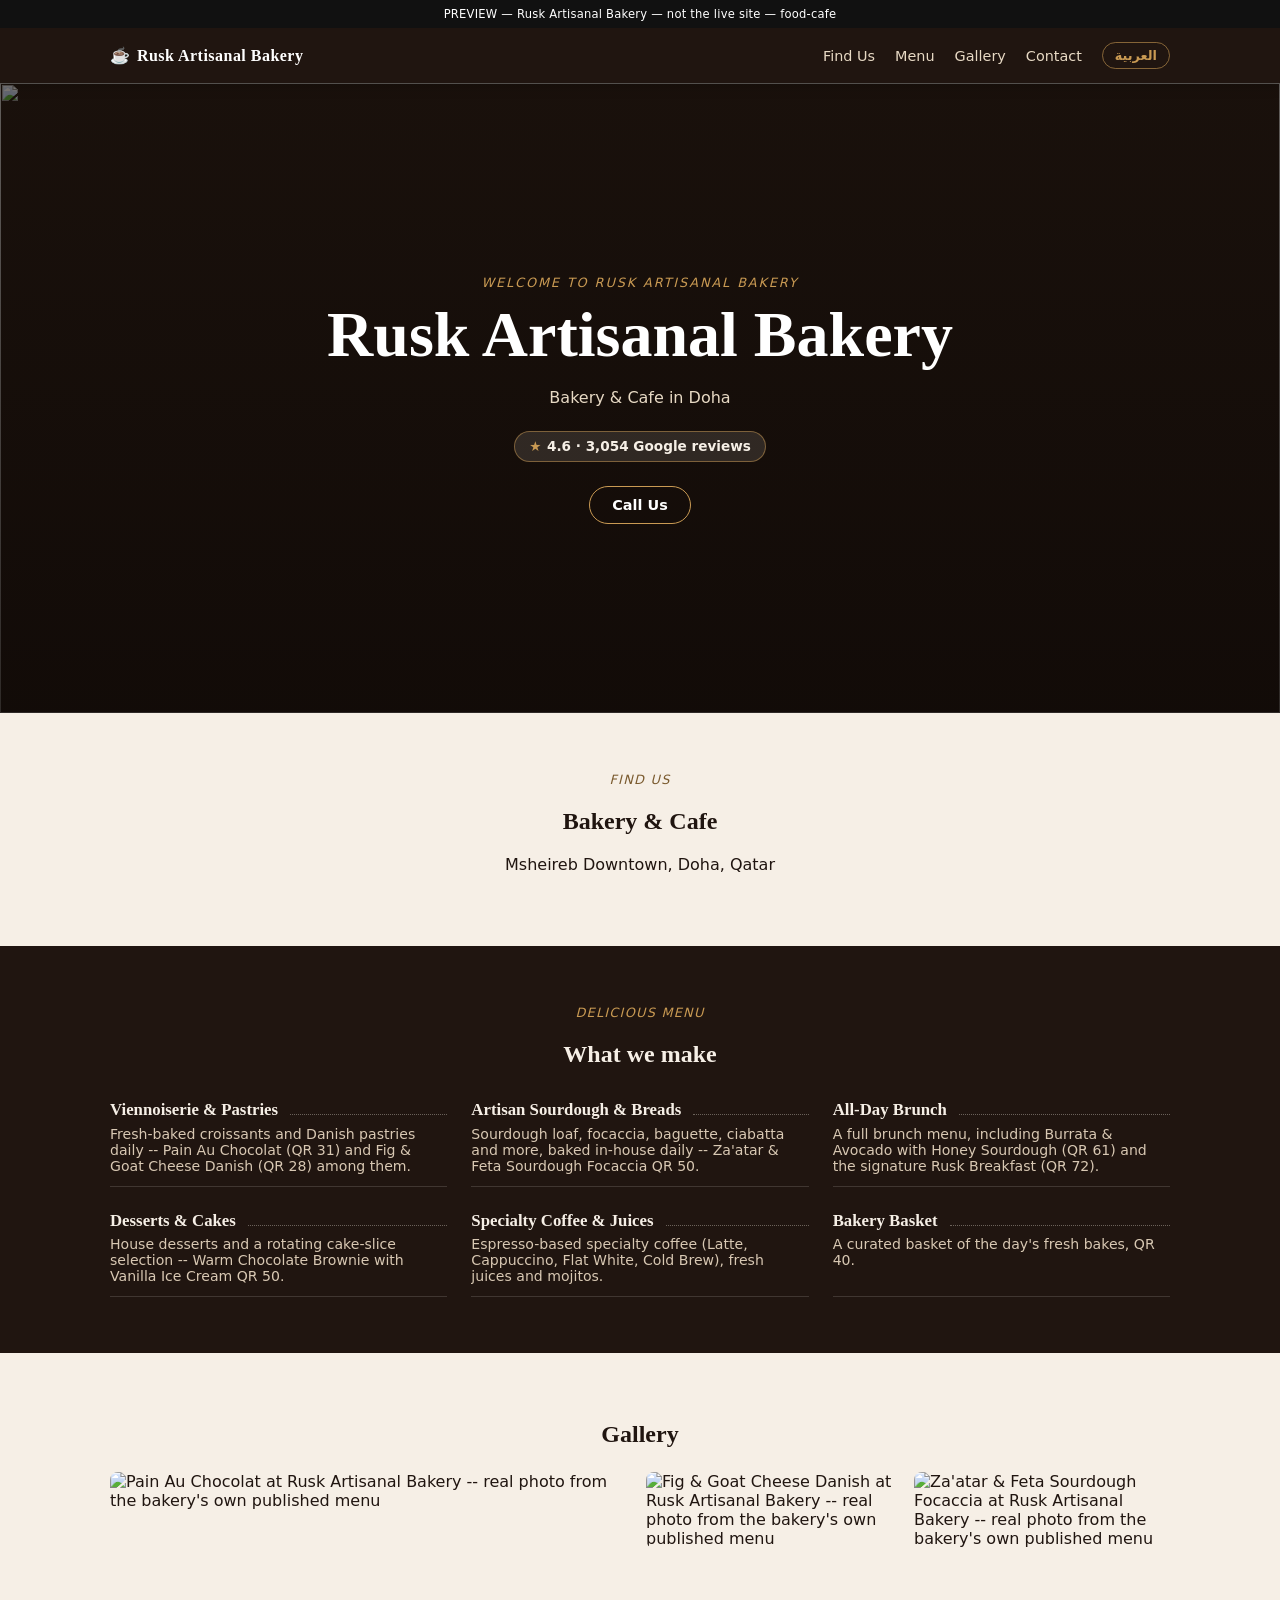
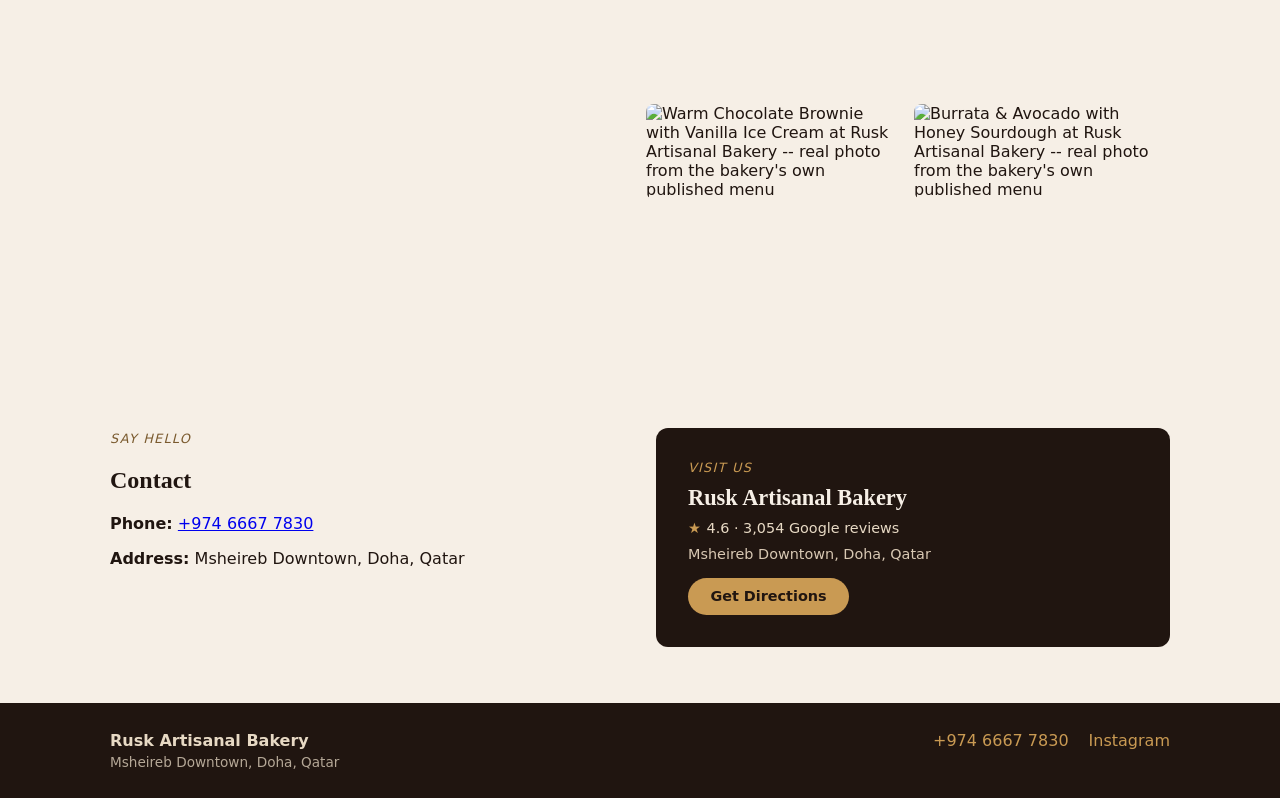
==== commit e10cf9b6: "Redeploy Rusk sales preview: footer fallback fix + all perf optimizations (Performance 100, LCP 1.7s" ====
--- a/9c4f210ea1913817/index.html
+++ b/9c4f210ea1913817/index.html
@@ -1,4 +1,5 @@
-<!DOCTYPE html><html lang="en" dir="ltr" data-template="food-cafe" style="--accent: #8B5E34;" data-astro-cid-z4jru4n3><head><meta charset="utf-8"><meta name="viewport" content="width=device-width, initial-scale=1"><link rel="preload" as="image" href="/smb-factory-previews/9c4f210ea1913817/photos/rusk-artisanal-bakery/hero-bakery-basket.jpg" fetchpriority="high"><link rel="preload" href="/smb-factory-previews/9c4f210ea1913817/fonts/PlayfairDisplay-Variable.ttf" as="font" type="font/ttf" crossorigin><title>Rusk Artisanal Bakery — Bakery &amp; Cafe</title><meta name="description" content="Rusk Artisanal Bakery — Bakery &amp; Cafe — Doha"><meta name="robots" content="noindex, nofollow"><link rel="icon" href="data:,"><!-- Open Graph tags --><meta property="og:title" content="Rusk Artisanal Bakery — Bakery &amp; Cafe"><meta property="og:description" content="Rusk Artisanal Bakery — Bakery &amp; Cafe — Doha"><meta property="og:type" content="website"><link rel="stylesheet" href="/smb-factory-previews/9c4f210ea1913817/_astro/index.DH_GCfl4.css"></head><body class="has-preview-banner" data-astro-cid-z4jru4n3><div class="preview-banner" data-astro-cid-z4jru4n3>PREVIEW — Rusk Artisanal Bakery — not the live site — food-cafe</div><main class="food-cafe" data-astro-cid-e42psgzj><nav class="navbar" data-astro-cid-e42psgzj><div class="container navbar-row" data-astro-cid-e42psgzj><a class="brand" href="#top" data-astro-cid-e42psgzj><span class="brand-mark" data-astro-cid-e42psgzj>&#9749;</span><span class="i18n-en" data-astro-cid-e42psgzj>Rusk Artisanal Bakery</span><span class="i18n-ar" style="display:none" lang="ar" dir="rtl" data-astro-cid-e42psgzj>مخبز رسك</span></a><!-- Mobile hamburger menu (pure CSS/vanilla JS, no framework) -- fixes the "no mobile
+<!DOCTYPE html><html lang="en" dir="ltr" data-template="food-cafe" style="--accent: #8B5E34;" data-astro-cid-z4jru4n3><head><meta charset="utf-8"><meta name="viewport" content="width=device-width, initial-scale=1"><link rel="preload" as="image" href="/smb-factory-previews/9c4f210ea1913817/photos/rusk-artisanal-bakery/hero-bakery-basket.avif" type="image/avif" fetchpriority="high"><title>Rusk Artisanal Bakery — Bakery &amp; Cafe</title><meta name="description" content="Rusk Artisanal Bakery — Bakery &amp; Cafe — Doha"><meta name="robots" content="noindex, nofollow"><link rel="icon" href="data:,"><!-- Open Graph tags --><meta property="og:title" content="Rusk Artisanal Bakery — Bakery &amp; Cafe"><meta property="og:description" content="Rusk Artisanal Bakery — Bakery &amp; Cafe — Doha"><meta property="og:type" content="website"><style>@font-face{font-family:Noto Kufi Arabic;src:url(/smb-factory-previews/9c4f210ea1913817/fonts/NotoKufiArabic-Regular.woff2)format("woff2");font-weight:400 700;font-display:swap}html[dir=rtl] body{direction:rtl;font-family:Noto Kufi Arabic,Cairo,sans-serif}[data-astro-cid-z4jru4n3]{box-sizing:border-box}body{color:#1a1a1a;background:#fff;margin:0;font-family:system-ui,-apple-system,Segoe UI,Roboto,sans-serif}img[data-astro-cid-z4jru4n3]{max-width:100%;display:block}a[data-astro-cid-z4jru4n3]{color:inherit}.preview-banner[data-astro-cid-z4jru4n3]{z-index:9999;color:#fff;text-align:center;white-space:nowrap;text-overflow:ellipsis;letter-spacing:.02em;background:#111;height:28px;font-size:.72rem;line-height:28px;position:fixed;top:0;left:0;right:0;overflow:hidden}body.has-preview-banner{padding-top:28px}.container[data-astro-cid-z4jru4n3]{max-width:1100px;margin:0 auto;padding:0 1.25rem}.service-premium[data-astro-cid-2eliibnh]{--navy:#212529;color:#212529}.navbar[data-astro-cid-2eliibnh]{background:var(--navy);color:#fff;z-index:10;padding:.9rem 0;position:sticky;top:0}.navbar-row[data-astro-cid-2eliibnh]{justify-content:space-between;align-items:center;display:flex}.brand[data-astro-cid-2eliibnh]{text-transform:uppercase;letter-spacing:.05em;font-weight:700}.navlinks[data-astro-cid-2eliibnh] a[data-astro-cid-2eliibnh]{color:#d8d8d8;text-transform:uppercase;letter-spacing:.04em;margin-left:1.5rem;font-size:.8rem;text-decoration:none}.masthead[data-astro-cid-2eliibnh]{background:linear-gradient(160deg, var(--accent), #1b1f24);color:#fff;text-align:center;padding:6rem 0}.masthead-subheading[data-astro-cid-2eliibnh]{opacity:.9;margin-bottom:.5rem;font-size:1.1rem}.masthead-heading[data-astro-cid-2eliibnh]{text-transform:uppercase;margin-bottom:1.5rem;font-size:clamp(2rem,5vw,3.25rem);font-weight:700}.btn[data-astro-cid-2eliibnh]{color:var(--navy);text-transform:uppercase;background:#fff;border-radius:.25rem;padding:.75rem 1.75rem;font-size:.85rem;font-weight:700;text-decoration:none;display:inline-block}.page-section[data-astro-cid-2eliibnh]{padding:4rem 0}.bg-light[data-astro-cid-2eliibnh]{background:#f8f9fa}.section-heading[data-astro-cid-2eliibnh]{text-align:center;text-transform:uppercase;margin-bottom:2.5rem;font-weight:700}.grid[data-astro-cid-2eliibnh]{text-align:center;grid-template-columns:repeat(auto-fit,minmax(220px,1fr));gap:2rem;display:grid}.icon-circle[data-astro-cid-2eliibnh]{background:var(--accent);color:#fff;border-radius:50%;justify-content:center;align-items:center;width:3.5rem;height:3.5rem;margin-bottom:1rem;font-weight:700;display:inline-flex}.service[data-astro-cid-2eliibnh] h4[data-astro-cid-2eliibnh]{margin:.5rem 0}.service[data-astro-cid-2eliibnh] p[data-astro-cid-2eliibnh]{color:#6c757d;font-size:.92rem}.portfolio-grid[data-astro-cid-2eliibnh]{grid-template-columns:repeat(auto-fit,minmax(220px,1fr));gap:1rem;display:grid}.portfolio-grid[data-astro-cid-2eliibnh] img[data-astro-cid-2eliibnh]{object-fit:cover;border-radius:.4rem;width:100%;height:220px}.contact-inner[data-astro-cid-2eliibnh]{text-align:center}.map[data-astro-cid-2eliibnh]{border-radius:.4rem;margin-top:1rem}.footer[data-astro-cid-2eliibnh]{background:var(--navy);color:#d8d8d8;text-align:center;padding:1.5rem 0;font-size:.85rem}html[dir=rtl] .navlinks[data-astro-cid-2eliibnh] a[data-astro-cid-2eliibnh]{margin-left:0;margin-right:1.5rem}.clean-minimal[data-astro-cid-uczmm4td]{--ink:#0f172a;--muted:#64748b;color:var(--ink)}.nav[data-astro-cid-uczmm4td]{padding:1.5rem 0}.nav-row[data-astro-cid-uczmm4td]{justify-content:space-between;align-items:center;display:flex}.brand[data-astro-cid-uczmm4td]{font-size:1.15rem;font-weight:700}.nav[data-astro-cid-uczmm4td] a[data-astro-cid-uczmm4td]{color:var(--muted);margin-left:1.5rem;font-size:.95rem;text-decoration:none}.hero[data-astro-cid-uczmm4td]{padding:3rem 0 4rem}.hero-inner[data-astro-cid-uczmm4td]{text-align:center;max-width:720px;margin:0 auto}.badge[data-astro-cid-uczmm4td]{border:1px solid rgba(var(--accent-rgb,30, 41, 59), .25);background:color-mix(in srgb, var(--accent) 12%, white);color:var(--accent);text-transform:uppercase;letter-spacing:.06em;border-radius:999px;margin-bottom:1rem;padding:.3rem .9rem;font-size:.75rem;font-weight:600;display:inline-block}.hero[data-astro-cid-uczmm4td] h1[data-astro-cid-uczmm4td]{letter-spacing:-.02em;margin:0 0 .75rem;font-size:clamp(2.25rem,5vw,3.5rem);font-weight:800;line-height:1.05}.subtitle[data-astro-cid-uczmm4td]{color:var(--muted);margin-bottom:1.75rem;font-size:1.15rem}.actions[data-astro-cid-uczmm4td]{flex-wrap:wrap;justify-content:center;gap:.75rem;margin-bottom:2.5rem;display:flex}.btn[data-astro-cid-uczmm4td]{border-radius:.5rem;padding:.7rem 1.5rem;font-size:.95rem;font-weight:600;text-decoration:none;display:inline-block}.btn-primary[data-astro-cid-uczmm4td]{background:var(--accent);color:#fff}.btn-outline[data-astro-cid-uczmm4td]{color:var(--ink);border:1px solid #d7dae0}.hero-image[data-astro-cid-uczmm4td]{object-fit:cover;border-radius:1rem;width:100%;max-height:30rem;margin:0 auto}.services[data-astro-cid-uczmm4td],.gallery[data-astro-cid-uczmm4td],.contact[data-astro-cid-uczmm4td]{border-top:1px solid #eef0f3;padding:3.5rem 0}.services[data-astro-cid-uczmm4td] h2[data-astro-cid-uczmm4td],.contact[data-astro-cid-uczmm4td] h2[data-astro-cid-uczmm4td]{text-align:center;margin-bottom:2rem;font-size:1.75rem}.grid[data-astro-cid-uczmm4td]{grid-template-columns:repeat(auto-fit,minmax(220px,1fr));gap:1.5rem;display:grid}.card[data-astro-cid-uczmm4td]{border:1px solid #eef0f3;border-radius:.75rem;padding:1.5rem}.card[data-astro-cid-uczmm4td] h3[data-astro-cid-uczmm4td]{margin:0 0 .5rem;font-size:1.1rem}.card[data-astro-cid-uczmm4td] p[data-astro-cid-uczmm4td]{color:var(--muted);margin:0;font-size:.92rem}.gallery-grid[data-astro-cid-uczmm4td]{grid-template-columns:repeat(auto-fit,minmax(200px,1fr));gap:.75rem;display:grid}.gallery-grid[data-astro-cid-uczmm4td] img[data-astro-cid-uczmm4td]{object-fit:cover;border-radius:.6rem;width:100%;height:220px}.contact[data-astro-cid-uczmm4td]{text-align:center}.map[data-astro-cid-uczmm4td]{border-radius:.6rem;margin-top:1rem}.footer[data-astro-cid-uczmm4td]{text-align:center;color:var(--muted);padding:2rem 0;font-size:.85rem}html[dir=rtl] .nav[data-astro-cid-uczmm4td] a[data-astro-cid-uczmm4td]{margin-left:0;margin-right:1.5rem}@font-face{font-family:Playfair Display;src:url(/smb-factory-previews/9c4f210ea1913817/fonts/PlayfairDisplay-700.woff2)format("woff2");font-weight:700;font-display:swap}.container[data-astro-cid-e42psgzj]{box-sizing:border-box;max-width:1100px;margin:0 auto;padding:0 1.25rem}.food-cafe[data-astro-cid-e42psgzj]{--cafe-dark:#201510;--cafe-cream:#f6efe6;--cafe-gold:#c99a53;--cafe-gold-deep:#7a5a2e;--cafe-display-font:"Playfair Display", "Noto Kufi Arabic", Georgia, "Times New Roman", serif;background:var(--cafe-cream);color:var(--cafe-dark)}.food-cafe[data-astro-cid-e42psgzj] h1[data-astro-cid-e42psgzj],.food-cafe[data-astro-cid-e42psgzj] h2[data-astro-cid-e42psgzj],.food-cafe[data-astro-cid-e42psgzj] h3[data-astro-cid-e42psgzj],.food-cafe[data-astro-cid-e42psgzj] .brand[data-astro-cid-e42psgzj]{font-family:var(--cafe-display-font)}.navbar[data-astro-cid-e42psgzj]{background:var(--cafe-dark);color:#fff;z-index:20;padding:.9rem 0;position:sticky;top:0;box-shadow:0 2px 12px #00000040}body.has-preview-banner .navbar[data-astro-cid-e42psgzj]{top:28px}.navbar-row[data-astro-cid-e42psgzj]{justify-content:space-between;align-items:center;display:flex;position:relative}.brand[data-astro-cid-e42psgzj]{color:#fff;letter-spacing:.03em;font-weight:700;text-decoration:none}.brand-mark[data-astro-cid-e42psgzj]{margin-right:.4rem}.navlinks[data-astro-cid-e42psgzj]{align-items:center;display:flex}.navlinks[data-astro-cid-e42psgzj] a[data-astro-cid-e42psgzj]{color:#e7d9c4;margin-left:1.25rem;font-size:.9rem;text-decoration:none}.lang-toggle[data-astro-cid-e42psgzj]{color:var(--cafe-gold);cursor:pointer;background:0 0;border:1px solid #c99a5399;border-radius:999px;margin-left:1.25rem;padding:.3rem .75rem;font-family:inherit;font-size:.8rem;font-weight:600}.lang-toggle[data-astro-cid-e42psgzj]:hover,.lang-toggle[data-astro-cid-e42psgzj]:focus-visible{background:#c99a5326}.nav-toggle[data-astro-cid-e42psgzj]{cursor:pointer;background:0 0;border:none;flex-direction:column;justify-content:center;gap:5px;width:32px;height:32px;padding:0;display:none}.nav-toggle-bar[data-astro-cid-e42psgzj]{background:#fff;width:100%;height:2px;transition:transform .2s,opacity .2s;display:block}.nav-toggle[data-astro-cid-e42psgzj][aria-expanded=true] .nav-toggle-bar[data-astro-cid-e42psgzj]:first-child{transform:translateY(7px)rotate(45deg)}.nav-toggle[data-astro-cid-e42psgzj][aria-expanded=true] .nav-toggle-bar[data-astro-cid-e42psgzj]:nth-child(2){opacity:0}.nav-toggle[data-astro-cid-e42psgzj][aria-expanded=true] .nav-toggle-bar[data-astro-cid-e42psgzj]:nth-child(3){transform:translateY(-7px)rotate(-45deg)}.i18n-ar[data-astro-cid-e42psgzj]{display:none}html[dir=rtl] .i18n-ar[data-astro-cid-e42psgzj]{display:inline}html[dir=rtl] .i18n-en[data-astro-cid-e42psgzj]{display:none}.hero-section[data-astro-cid-e42psgzj]{background-color:var(--cafe-dark);color:#fff;text-align:center;background-position:50%;background-size:cover;justify-content:center;align-items:center;min-height:70vh;display:flex;position:relative;overflow:hidden}.hero-img[data-astro-cid-e42psgzj]{object-fit:cover;object-position:center;z-index:0;width:100%;height:100%;position:absolute;inset:0}.hero-overlay[data-astro-cid-e42psgzj]{z-index:1;background:linear-gradient(#140d088c,#0f0906d1);position:absolute;inset:0}.hero-content[data-astro-cid-e42psgzj]{z-index:2;position:relative}.small-text[data-astro-cid-e42psgzj]{text-transform:uppercase;letter-spacing:.15em;color:var(--cafe-gold);font-size:.8rem}.hero-content[data-astro-cid-e42psgzj] h1[data-astro-cid-e42psgzj]{text-wrap:balance;margin:.4rem 0;font-size:clamp(2rem,6vw,4rem)}.lead[data-astro-cid-e42psgzj]{color:#e7d9c4;margin-bottom:1.5rem}.rating-badge[data-astro-cid-e42psgzj]{color:#f6efe6;background:#f6efe61f;border:1px solid #c99a5380;border-radius:999px;align-items:center;margin-bottom:1.5rem;padding:.4rem .9rem;font-size:.85rem;font-weight:600;text-decoration:none;display:inline-flex}.rating-stars[data-astro-cid-e42psgzj]{color:var(--cafe-gold);margin-inline-end:.35rem}.hero-actions[data-astro-cid-e42psgzj]{justify-content:center;gap:.75rem;display:flex}.btn[data-astro-cid-e42psgzj]{border-radius:999px;padding:.65rem 1.4rem;font-size:.9rem;font-weight:600;text-decoration:none;display:inline-block}.btn-outline[data-astro-cid-e42psgzj]{border:1px solid var(--cafe-gold);color:#fff}.btn-solid[data-astro-cid-e42psgzj]{background:var(--cafe-gold);color:#201510}.about-section[data-astro-cid-e42psgzj],.menu-section[data-astro-cid-e42psgzj],.contact-section[data-astro-cid-e42psgzj]{padding:3.5rem 0}.about-inner[data-astro-cid-e42psgzj]{text-align:center;max-width:640px;margin:0 auto}.about-inner[data-astro-cid-e42psgzj] em[data-astro-cid-e42psgzj],.menu-heading[data-astro-cid-e42psgzj] em[data-astro-cid-e42psgzj],.contact-info[data-astro-cid-e42psgzj] em[data-astro-cid-e42psgzj],.visit-card[data-astro-cid-e42psgzj] em[data-astro-cid-e42psgzj]{text-transform:uppercase;letter-spacing:.1em;font-size:.8rem}.about-inner[data-astro-cid-e42psgzj] em[data-astro-cid-e42psgzj],.contact-info[data-astro-cid-e42psgzj] em[data-astro-cid-e42psgzj]{color:var(--cafe-gold-deep)}.menu-heading[data-astro-cid-e42psgzj] em[data-astro-cid-e42psgzj],.visit-card[data-astro-cid-e42psgzj] em[data-astro-cid-e42psgzj]{color:var(--cafe-gold)}.menu-section[data-astro-cid-e42psgzj]{background:var(--cafe-dark);color:#f6efe6}.menu-heading[data-astro-cid-e42psgzj]{text-align:center;margin-bottom:2rem}.menu-grid[data-astro-cid-e42psgzj]{grid-template-columns:repeat(auto-fit,minmax(260px,1fr));gap:1.5rem;display:grid}.menu-block[data-astro-cid-e42psgzj]{border-bottom:1px solid #f6efe626;padding-bottom:.75rem}.menu-block-row[data-astro-cid-e42psgzj]{align-items:baseline;gap:.75rem;display:flex}.menu-block[data-astro-cid-e42psgzj] h3[data-astro-cid-e42psgzj]{margin:0;font-size:1.05rem}.underline[data-astro-cid-e42psgzj]{border-bottom:1px dotted #f6efe659;flex:1;height:.6em}.menu-desc[data-astro-cid-e42psgzj]{color:#d8c8b3;overflow-wrap:anywhere;margin:.35rem 0 0;font-size:.88rem}.gallery-section[data-astro-cid-e42psgzj]{padding:3rem 0}.gallery-heading[data-astro-cid-e42psgzj]{text-align:center;margin-bottom:1.5rem}.gallery-grid[data-astro-cid-e42psgzj]{grid-template-columns:repeat(auto-fit,minmax(200px,1fr));gap:.75rem;display:grid}.gallery-grid[data-astro-cid-e42psgzj] picture[data-astro-cid-e42psgzj]{display:block}.gallery-grid[data-astro-cid-e42psgzj] img[data-astro-cid-e42psgzj]{object-fit:cover;border-radius:.5rem;width:100%;height:220px}.gallery-grid[data-astro-cid-e42psgzj].mosaic{grid-template-rows:repeat(2,220px);grid-template-columns:repeat(4,1fr);grid-template-areas:"a a b c""a a d e"}.gallery-grid[data-astro-cid-e42psgzj].mosaic picture[data-astro-cid-e42psgzj]:first-child{grid-area:a;height:100%}.gallery-grid[data-astro-cid-e42psgzj].mosaic picture[data-astro-cid-e42psgzj]:first-child img[data-astro-cid-e42psgzj]{height:100%}.gallery-grid[data-astro-cid-e42psgzj].mosaic picture[data-astro-cid-e42psgzj]:nth-child(2){grid-area:b}.gallery-grid[data-astro-cid-e42psgzj].mosaic picture[data-astro-cid-e42psgzj]:nth-child(3){grid-area:c}.gallery-grid[data-astro-cid-e42psgzj].mosaic picture[data-astro-cid-e42psgzj]:nth-child(4){grid-area:d}.gallery-grid[data-astro-cid-e42psgzj].mosaic picture[data-astro-cid-e42psgzj]:nth-child(5){grid-area:e}.contact-grid[data-astro-cid-e42psgzj]{grid-template-columns:1fr 1fr;align-items:stretch;gap:2rem;display:grid}.visit-card[data-astro-cid-e42psgzj]{background:var(--cafe-dark);color:#f6efe6;border-radius:.75rem;flex-direction:column;justify-content:center;gap:.6rem;padding:2rem;display:flex}.visit-card[data-astro-cid-e42psgzj] h3[data-astro-cid-e42psgzj]{margin:0;font-size:1.4rem}.visit-rating[data-astro-cid-e42psgzj]{color:#e7d9c4;margin:0;font-size:.9rem}.visit-address[data-astro-cid-e42psgzj]{color:#d8c8b3;margin:0 0 .4rem;font-size:.9rem}.visit-card[data-astro-cid-e42psgzj] .btn[data-astro-cid-e42psgzj]{align-self:flex-start}.site-footer[data-astro-cid-e42psgzj]{background:var(--cafe-dark);color:#e7d9c4;padding:1.75rem 0}.footer-row[data-astro-cid-e42psgzj]{flex-wrap:wrap;justify-content:space-between;align-items:flex-start;gap:1rem;display:flex}.footer-brand[data-astro-cid-e42psgzj]{flex-direction:column;gap:.25rem;display:flex}.footer-address[data-astro-cid-e42psgzj]{color:#e7d9c4;opacity:.75;font-size:.85rem}.footer-links[data-astro-cid-e42psgzj]{gap:1.25rem;display:flex}.footer-row[data-astro-cid-e42psgzj] a[data-astro-cid-e42psgzj]{color:var(--cafe-gold);text-decoration:none}@media (width<=720px){.contact-grid[data-astro-cid-e42psgzj]{grid-template-columns:1fr}.gallery-grid[data-astro-cid-e42psgzj].mosaic{grid-template-rows:repeat(3,180px);grid-template-columns:1fr 1fr;grid-template-areas:"a a""b c""d e"}.nav-toggle[data-astro-cid-e42psgzj]{display:flex}.navlinks[data-astro-cid-e42psgzj]{background:var(--cafe-dark);flex-direction:column;align-items:stretch;padding:.5rem 1.25rem 1rem;display:none;position:absolute;top:100%;left:0;right:0;box-shadow:0 14px 24px #0000004d}.navlinks[data-astro-cid-e42psgzj].open{display:flex}.navlinks[data-astro-cid-e42psgzj] a[data-astro-cid-e42psgzj],.navlinks[data-astro-cid-e42psgzj] .lang-toggle[data-astro-cid-e42psgzj]{text-align:left;border-bottom:1px solid #ffffff1a;margin:0;padding:.75rem 0}.navlinks[data-astro-cid-e42psgzj] .lang-toggle[data-astro-cid-e42psgzj]{text-align:left;border-top:none;border-left:none;border-right:none;border-radius:0;width:100%}}html[dir=rtl] .navlinks[data-astro-cid-e42psgzj] a[data-astro-cid-e42psgzj],html[dir=rtl] .lang-toggle[data-astro-cid-e42psgzj]{margin-left:0;margin-right:1.25rem}@media (width<=720px){html[dir=rtl] .navlinks[data-astro-cid-e42psgzj] a[data-astro-cid-e42psgzj],html[dir=rtl] .lang-toggle[data-astro-cid-e42psgzj]{text-align:right;margin-right:0}}.retail-boutique[data-astro-cid-xol3x3re]{--ink:#171717;color:var(--ink)}.topbar[data-astro-cid-xol3x3re]{background:var(--ink);color:#fff;padding:.4rem 0;font-size:.78rem}.topbar-row[data-astro-cid-xol3x3re]{justify-content:space-between;display:flex}.header[data-astro-cid-xol3x3re]{border-bottom:1px solid #eee;padding:1rem 0}.header-row[data-astro-cid-xol3x3re]{justify-content:space-between;align-items:center;display:flex}.brand[data-astro-cid-xol3x3re]{letter-spacing:-.01em;font-size:1.2rem;font-weight:800}.collections[data-astro-cid-xol3x3re] a[data-astro-cid-xol3x3re]{color:var(--ink);margin-left:1.25rem;font-size:.88rem;text-decoration:none}.banner[data-astro-cid-xol3x3re]{color:#fff;background-color:#eee;background-position:50%;background-size:cover;align-items:center;min-height:50vh;display:flex;position:relative}.banner-overlay[data-astro-cid-xol3x3re]{background:#0a0a0ab8;position:absolute;inset:0}.banner-content[data-astro-cid-xol3x3re]{z-index:1;position:relative}.banner[data-astro-cid-xol3x3re] h1[data-astro-cid-xol3x3re]{margin:0 0 .4rem;font-size:clamp(2rem,5vw,3rem)}.btn[data-astro-cid-xol3x3re]{color:var(--ink);background:#fff;border-radius:999px;margin-top:1rem;padding:.65rem 1.5rem;font-size:.85rem;font-weight:700;text-decoration:none;display:inline-block}.collections-section[data-astro-cid-xol3x3re],.contact-section[data-astro-cid-xol3x3re]{padding:3.5rem 0}.collections-section[data-astro-cid-xol3x3re] h2[data-astro-cid-xol3x3re],.contact-section[data-astro-cid-xol3x3re] h2[data-astro-cid-xol3x3re]{text-align:center;margin-bottom:2rem}.product-grid[data-astro-cid-xol3x3re]{grid-template-columns:repeat(auto-fit,minmax(220px,1fr));gap:1.5rem;display:grid}.product-card[data-astro-cid-xol3x3re] img[data-astro-cid-xol3x3re]{object-fit:cover;border-radius:.4rem;width:100%;height:200px;margin-bottom:.75rem}.product-card[data-astro-cid-xol3x3re] h3[data-astro-cid-xol3x3re]{margin:0 0 .25rem;font-size:1.02rem}.product-card[data-astro-cid-xol3x3re] p[data-astro-cid-xol3x3re]{color:#6b6b6b;margin:0;font-size:.88rem}.contact-section[data-astro-cid-xol3x3re]{text-align:center;background:#fafafa}.map[data-astro-cid-xol3x3re]{border-radius:.4rem;margin-top:1rem}.footer[data-astro-cid-xol3x3re]{text-align:center;color:#6b6b6b;padding:1.5rem 0;font-size:.85rem}html[dir=rtl] .collections[data-astro-cid-xol3x3re] a[data-astro-cid-xol3x3re]{margin-left:0;margin-right:1.25rem}
+</style></head><body class="has-preview-banner" data-astro-cid-z4jru4n3><div class="preview-banner" data-astro-cid-z4jru4n3>PREVIEW — Rusk Artisanal Bakery — not the live site — food-cafe</div><main class="food-cafe" data-astro-cid-e42psgzj><nav class="navbar" data-astro-cid-e42psgzj><div class="container navbar-row" data-astro-cid-e42psgzj><a class="brand" href="#top" data-astro-cid-e42psgzj><span class="brand-mark" data-astro-cid-e42psgzj>&#9749;</span><span class="i18n-en" data-astro-cid-e42psgzj>Rusk Artisanal Bakery</span><span class="i18n-ar" style="display:none" lang="ar" dir="rtl" data-astro-cid-e42psgzj>مخبز رسك</span></a><!-- Mobile hamburger menu (pure CSS/vanilla JS, no framework) -- fixes the "no mobile
            navigation at all" defect: previously .navlinks was simply `display: none` below
            720px with no way to open it (REAL_CLIENT_TEST/ADVERSARIAL_REVIEW.md attack #5). Only
            visible at the mobile breakpoint (see .nav-toggle CSS); toggles #navMenu open/closed
@@ -9,4 +10,4 @@
              navigation-copy inconsistency nobody had re-checked since that rename. --><a href="#about" data-astro-cid-e42psgzj><span class="i18n-en" data-astro-cid-e42psgzj>Find Us</span><span class="i18n-ar" style="display:none" lang="ar" dir="rtl" data-astro-cid-e42psgzj>موقعنا</span></a><a href="#menu" data-astro-cid-e42psgzj><span class="i18n-en" data-astro-cid-e42psgzj>Menu</span><span class="i18n-ar" style="display:none" lang="ar" dir="rtl" data-astro-cid-e42psgzj>قائمة الطعام</span></a><a href="#gallery" data-astro-cid-e42psgzj><span class="i18n-en" data-astro-cid-e42psgzj>Gallery</span><span class="i18n-ar" style="display:none" lang="ar" dir="rtl" data-astro-cid-e42psgzj>معرض الصور</span></a><a href="#contact" data-astro-cid-e42psgzj><span class="i18n-en" data-astro-cid-e42psgzj>Contact</span><span class="i18n-ar" style="display:none" lang="ar" dir="rtl" data-astro-cid-e42psgzj>تواصل</span></a><!-- Language toggle: shows the language you can SWITCH TO (standard convention), e.g.
              "العربية" while the page is in English. Pure client-side; flips <html lang>/<dir>,
              which the .i18n-en/.i18n-ar CSS rules key off of -- see the <style> block and the
-             <script> at the bottom of this component. --><button type="button" class="lang-toggle" id="langToggle" aria-label="Switch language / تبديل اللغة" data-astro-cid-e42psgzj><span class="i18n-en" lang="ar" dir="rtl" data-astro-cid-e42psgzj>العربية</span><span class="i18n-ar" style="display:none" lang="en" dir="ltr" data-astro-cid-e42psgzj>English</span></button></div></div></nav><section id="top" class="hero-section" style="background-image:url(/smb-factory-previews/9c4f210ea1913817/photos/rusk-artisanal-bakery/hero-bakery-basket.jpg)" data-astro-cid-e42psgzj><img class="hero-img" src="/smb-factory-previews/9c4f210ea1913817/photos/rusk-artisanal-bakery/hero-bakery-basket.jpg" alt="" fetchpriority="high" loading="eager" decoding="async" data-astro-cid-e42psgzj><div class="hero-overlay" data-astro-cid-e42psgzj></div><div class="container hero-content" data-astro-cid-e42psgzj><em class="small-text" data-astro-cid-e42psgzj><span class="i18n-en" data-astro-cid-e42psgzj>welcome to Rusk Artisanal Bakery</span><span class="i18n-ar" style="display:none" lang="ar" dir="rtl" data-astro-cid-e42psgzj>أهلاً بكم في مخبز رسك</span></em><h1 data-astro-cid-e42psgzj><span class="i18n-en" data-astro-cid-e42psgzj>Rusk Artisanal Bakery</span><span class="i18n-ar" style="display:none" lang="ar" dir="rtl" data-astro-cid-e42psgzj>مخبز رسك</span></h1><p class="lead" data-astro-cid-e42psgzj><span class="i18n-en" data-astro-cid-e42psgzj>Bakery &amp; Cafe in Doha</span><span class="i18n-ar" style="display:none" lang="ar" dir="rtl" data-astro-cid-e42psgzj>مخبز ومقهى في الدوحة</span></p><a class="rating-badge" href="https://www.google.com/maps/search/Rusk+Artisanal+Bakery+Doha+Qatar" target="_blank" rel="noopener" data-astro-cid-e42psgzj><span class="rating-stars" aria-hidden="true" data-astro-cid-e42psgzj>&#9733;</span><span class="i18n-en" data-astro-cid-e42psgzj>4.6 &middot; 3,054 Google reviews</span><span class="i18n-ar" style="display:none" lang="ar" dir="rtl" data-astro-cid-e42psgzj>4.6 &middot; 3,054 تقييم على خرائط جوجل</span></a><div class="hero-actions" data-astro-cid-e42psgzj><a class="btn btn-outline" href="tel:+97466677830" data-astro-cid-e42psgzj><span class="i18n-en" data-astro-cid-e42psgzj>Call Us</span><span class="i18n-ar" style="display:none" lang="ar" dir="rtl" data-astro-cid-e42psgzj>اتصل بنا</span></a></div></div></section><section id="about" class="about-section" data-astro-cid-e42psgzj><div class="container about-inner" data-astro-cid-e42psgzj><em data-astro-cid-e42psgzj><span class="i18n-en" data-astro-cid-e42psgzj>Find Us</span><span class="i18n-ar" style="display:none" lang="ar" dir="rtl" data-astro-cid-e42psgzj>موقعنا</span></em><h2 data-astro-cid-e42psgzj><span class="i18n-en" data-astro-cid-e42psgzj>Bakery &amp; Cafe</span><span class="i18n-ar" style="display:none" lang="ar" dir="rtl" data-astro-cid-e42psgzj>مخبز ومقهى</span></h2><p data-astro-cid-e42psgzj>Msheireb Downtown, Doha, Qatar</p></div></section><section id="menu" class="menu-section" data-astro-cid-e42psgzj><div class="container" data-astro-cid-e42psgzj><div class="menu-heading" data-astro-cid-e42psgzj><em data-astro-cid-e42psgzj><span class="i18n-en" data-astro-cid-e42psgzj>Delicious Menu</span><span class="i18n-ar" style="display:none" lang="ar" dir="rtl" data-astro-cid-e42psgzj>قائمة شهية</span></em><h2 data-astro-cid-e42psgzj><span class="i18n-en" data-astro-cid-e42psgzj>What we make</span><span class="i18n-ar" style="display:none" lang="ar" dir="rtl" data-astro-cid-e42psgzj>ما نصنعه</span></h2></div><div class="menu-grid" data-astro-cid-e42psgzj><div class="menu-block" data-astro-cid-e42psgzj><div class="menu-block-row" data-astro-cid-e42psgzj><h3 data-astro-cid-e42psgzj><span class="i18n-en" data-astro-cid-e42psgzj>Viennoiserie &amp; Pastries</span><span class="i18n-ar" style="display:none" lang="ar" dir="rtl" data-astro-cid-e42psgzj>المعجنات الفرنسية</span></h3><span class="underline" data-astro-cid-e42psgzj></span></div><p class="menu-desc" dir="ltr" data-astro-cid-e42psgzj>Fresh-baked croissants and Danish pastries daily -- Pain Au Chocolat (QR 31) and Fig &amp; Goat Cheese Danish (QR 28) among them.</p></div><div class="menu-block" data-astro-cid-e42psgzj><div class="menu-block-row" data-astro-cid-e42psgzj><h3 data-astro-cid-e42psgzj><span class="i18n-en" data-astro-cid-e42psgzj>Artisan Sourdough &amp; Breads</span><span class="i18n-ar" style="display:none" lang="ar" dir="rtl" data-astro-cid-e42psgzj>الخبز الحرفي</span></h3><span class="underline" data-astro-cid-e42psgzj></span></div><p class="menu-desc" dir="ltr" data-astro-cid-e42psgzj>Sourdough loaf, focaccia, baguette, ciabatta and more, baked in-house daily -- Za&#39;atar &amp; Feta Sourdough Focaccia QR 50.</p></div><div class="menu-block" data-astro-cid-e42psgzj><div class="menu-block-row" data-astro-cid-e42psgzj><h3 data-astro-cid-e42psgzj><span class="i18n-en" data-astro-cid-e42psgzj>All-Day Brunch</span><span class="i18n-ar" style="display:none" lang="ar" dir="rtl" data-astro-cid-e42psgzj>فطور طوال اليوم</span></h3><span class="underline" data-astro-cid-e42psgzj></span></div><p class="menu-desc" dir="ltr" data-astro-cid-e42psgzj>A full brunch menu, including Burrata &amp; Avocado with Honey Sourdough (QR 61) and the signature Rusk Breakfast (QR 72).</p></div><div class="menu-block" data-astro-cid-e42psgzj><div class="menu-block-row" data-astro-cid-e42psgzj><h3 data-astro-cid-e42psgzj><span class="i18n-en" data-astro-cid-e42psgzj>Desserts &amp; Cakes</span><span class="i18n-ar" style="display:none" lang="ar" dir="rtl" data-astro-cid-e42psgzj>الحلويات والكيك</span></h3><span class="underline" data-astro-cid-e42psgzj></span></div><p class="menu-desc" dir="ltr" data-astro-cid-e42psgzj>House desserts and a rotating cake-slice selection -- Warm Chocolate Brownie with Vanilla Ice Cream QR 50.</p></div><div class="menu-block" data-astro-cid-e42psgzj><div class="menu-block-row" data-astro-cid-e42psgzj><h3 data-astro-cid-e42psgzj><span class="i18n-en" data-astro-cid-e42psgzj>Specialty Coffee &amp; Juices</span><span class="i18n-ar" style="display:none" lang="ar" dir="rtl" data-astro-cid-e42psgzj>القهوة المختصة والعصائر</span></h3><span class="underline" data-astro-cid-e42psgzj></span></div><p class="menu-desc" dir="ltr" data-astro-cid-e42psgzj>Espresso-based specialty coffee (Latte, Cappuccino, Flat White, Cold Brew), fresh juices and mojitos.</p></div><div class="menu-block" data-astro-cid-e42psgzj><div class="menu-block-row" data-astro-cid-e42psgzj><h3 data-astro-cid-e42psgzj><span class="i18n-en" data-astro-cid-e42psgzj>Bakery Basket</span><span class="i18n-ar" style="display:none" lang="ar" dir="rtl" data-astro-cid-e42psgzj>سلة المخبوزات</span></h3><span class="underline" data-astro-cid-e42psgzj></span></div><p class="menu-desc" dir="ltr" data-astro-cid-e42psgzj>A curated basket of the day&#39;s fresh bakes, QR 40.</p></div></div></div></section><section id="gallery" class="gallery-section" data-astro-cid-e42psgzj><div class="container" data-astro-cid-e42psgzj><div class="gallery-heading" data-astro-cid-e42psgzj><h2 data-astro-cid-e42psgzj><span class="i18n-en" data-astro-cid-e42psgzj>Gallery</span><span class="i18n-ar" style="display:none" lang="ar" dir="rtl" data-astro-cid-e42psgzj>معرض الصور</span></h2></div><div class="gallery-grid mosaic" data-astro-cid-e42psgzj><img src="/smb-factory-previews/9c4f210ea1913817/photos/rusk-artisanal-bakery/pain-au-chocolat.jpg" alt="Pain Au Chocolat at Rusk Artisanal Bakery -- real photo from the bakery's own published menu" data-astro-cid-e42psgzj><img src="/smb-factory-previews/9c4f210ea1913817/photos/rusk-artisanal-bakery/fig-goat-cheese-danish.jpg" alt="Fig &amp; Goat Cheese Danish at Rusk Artisanal Bakery -- real photo from the bakery's own published menu" data-astro-cid-e42psgzj><img src="/smb-factory-previews/9c4f210ea1913817/photos/rusk-artisanal-bakery/zaatar-feta-focaccia.jpg" alt="Za'atar &amp; Feta Sourdough Focaccia at Rusk Artisanal Bakery -- real photo from the bakery's own published menu" data-astro-cid-e42psgzj><img src="/smb-factory-previews/9c4f210ea1913817/photos/rusk-artisanal-bakery/chocolate-brownie.jpg" alt="Warm Chocolate Brownie with Vanilla Ice Cream at Rusk Artisanal Bakery -- real photo from the bakery's own published menu" data-astro-cid-e42psgzj><img src="/smb-factory-previews/9c4f210ea1913817/photos/rusk-artisanal-bakery/burrata-avocado-honey-sourdough.jpg" alt="Burrata &amp; Avocado with Honey Sourdough at Rusk Artisanal Bakery -- real photo from the bakery's own published menu" data-astro-cid-e42psgzj></div></div></section><section id="contact" class="contact-section" data-astro-cid-e42psgzj><div class="container contact-grid" data-astro-cid-e42psgzj><div class="contact-info" data-astro-cid-e42psgzj><em data-astro-cid-e42psgzj><span class="i18n-en" data-astro-cid-e42psgzj>Say Hello</span><span class="i18n-ar" style="display:none" lang="ar" dir="rtl" data-astro-cid-e42psgzj>تواصل معنا</span></em><h2 data-astro-cid-e42psgzj><span class="i18n-en" data-astro-cid-e42psgzj>Contact</span><span class="i18n-ar" style="display:none" lang="ar" dir="rtl" data-astro-cid-e42psgzj>بيانات التواصل</span></h2><p data-astro-cid-e42psgzj><strong data-astro-cid-e42psgzj><span class="i18n-en" data-astro-cid-e42psgzj>Phone:</span><span class="i18n-ar" style="display:none" lang="ar" dir="rtl" data-astro-cid-e42psgzj>الهاتف:</span></strong> <a href="tel:+97466677830" dir="ltr" data-astro-cid-e42psgzj>+974 6667 7830</a></p><p data-astro-cid-e42psgzj><strong data-astro-cid-e42psgzj><span class="i18n-en" data-astro-cid-e42psgzj>Address:</span><span class="i18n-ar" style="display:none" lang="ar" dir="rtl" data-astro-cid-e42psgzj>العنوان:</span></strong> Msheireb Downtown, Doha, Qatar</p></div><div class="visit-card" data-astro-cid-e42psgzj><em data-astro-cid-e42psgzj><span class="i18n-en" data-astro-cid-e42psgzj>Visit Us</span><span class="i18n-ar" style="display:none" lang="ar" dir="rtl" data-astro-cid-e42psgzj>زورونا</span></em><h3 data-astro-cid-e42psgzj><span class="i18n-en" data-astro-cid-e42psgzj>Rusk Artisanal Bakery</span><span class="i18n-ar" style="display:none" lang="ar" dir="rtl" data-astro-cid-e42psgzj>مخبز رسك</span></h3><p class="visit-rating" data-astro-cid-e42psgzj><span class="rating-stars" aria-hidden="true" data-astro-cid-e42psgzj>&#9733;</span><span class="i18n-en" data-astro-cid-e42psgzj>4.6 &middot; 3,054 Google reviews</span><span class="i18n-ar" style="display:none" lang="ar" dir="rtl" data-astro-cid-e42psgzj>4.6 &middot; 3,054 تقييم على خرائط جوجل</span></p><p class="visit-address" data-astro-cid-e42psgzj>Msheireb Downtown, Doha, Qatar</p><a class="btn btn-solid" href="https://www.google.com/maps/search/Rusk+Artisanal+Bakery+Doha+Qatar" target="_blank" rel="noopener" data-astro-cid-e42psgzj><span class="i18n-en" data-astro-cid-e42psgzj>Get Directions</span><span class="i18n-ar" style="display:none" lang="ar" dir="rtl" data-astro-cid-e42psgzj>احصل على الاتجاهات</span></a></div></div></section><footer class="site-footer" data-astro-cid-e42psgzj><div class="container footer-row" data-astro-cid-e42psgzj><div class="footer-brand" data-astro-cid-e42psgzj><strong data-astro-cid-e42psgzj><span class="i18n-en" data-astro-cid-e42psgzj>Rusk Artisanal Bakery</span><span class="i18n-ar" style="display:none" lang="ar" dir="rtl" data-astro-cid-e42psgzj>مخبز رسك</span></strong><span class="footer-address" data-astro-cid-e42psgzj>Msheireb Downtown, Doha, Qatar</span></div><div class="footer-links" data-astro-cid-e42psgzj><a href="tel:+97466677830" dir="ltr" data-astro-cid-e42psgzj>+974 6667 7830</a><a href="https://instagram.com/rusk.qa" target="_blank" rel="noopener" data-astro-cid-e42psgzj>Instagram</a></div></div></footer></main><script type="module">var e=document.getElementById(`navToggle`),t=document.getElementById(`navMenu`);e&&t&&(e.addEventListener(`click`,()=>{let n=t.classList.toggle(`open`);e.setAttribute(`aria-expanded`,String(n))}),t.querySelectorAll(`a`).forEach(n=>{n.addEventListener(`click`,()=>{t.classList.remove(`open`),e.setAttribute(`aria-expanded`,`false`)})}));var n=document.getElementById(`langToggle`);if(n){let e=document.querySelectorAll(`.i18n-en`),t=document.querySelectorAll(`.i18n-ar`);n.addEventListener(`click`,()=>{let n=document.documentElement,r=n.getAttribute(`dir`)!==`rtl`;n.setAttribute(`dir`,r?`rtl`:`ltr`),n.setAttribute(`lang`,r?`ar`:`en`),e.forEach(e=>{e.style.display=r?`none`:``}),t.forEach(e=>{e.style.display=r?`inline`:`none`})})}</script></body></html>+             <script> at the bottom of this component. --><button type="button" class="lang-toggle" id="langToggle" aria-label="Switch language / تبديل اللغة" data-astro-cid-e42psgzj><span class="i18n-en" lang="ar" dir="rtl" data-astro-cid-e42psgzj>العربية</span><span class="i18n-ar" style="display:none" lang="en" dir="ltr" data-astro-cid-e42psgzj>English</span></button></div></div></nav><section id="top" class="hero-section" data-astro-cid-e42psgzj><picture data-astro-cid-e42psgzj><source type="image/avif" srcset="/smb-factory-previews/9c4f210ea1913817/photos/rusk-artisanal-bakery/hero-bakery-basket.avif" data-astro-cid-e42psgzj><source type="image/webp" srcset="/smb-factory-previews/9c4f210ea1913817/photos/rusk-artisanal-bakery/hero-bakery-basket.webp" data-astro-cid-e42psgzj><img class="hero-img" src="/smb-factory-previews/9c4f210ea1913817/photos/rusk-artisanal-bakery/hero-bakery-basket.jpg" width="1536" height="2048" alt="" fetchpriority="high" loading="eager" decoding="async" data-astro-cid-e42psgzj></picture><div class="hero-overlay" data-astro-cid-e42psgzj></div><div class="container hero-content" data-astro-cid-e42psgzj><em class="small-text" data-astro-cid-e42psgzj><span class="i18n-en" data-astro-cid-e42psgzj>welcome to Rusk Artisanal Bakery</span><span class="i18n-ar" style="display:none" lang="ar" dir="rtl" data-astro-cid-e42psgzj>أهلاً بكم في مخبز رسك</span></em><h1 data-astro-cid-e42psgzj><span class="i18n-en" data-astro-cid-e42psgzj>Rusk Artisanal Bakery</span><span class="i18n-ar" style="display:none" lang="ar" dir="rtl" data-astro-cid-e42psgzj>مخبز رسك</span></h1><p class="lead" data-astro-cid-e42psgzj><span class="i18n-en" data-astro-cid-e42psgzj>Bakery &amp; Cafe in Doha</span><span class="i18n-ar" style="display:none" lang="ar" dir="rtl" data-astro-cid-e42psgzj>مخبز ومقهى في الدوحة</span></p><a class="rating-badge" href="https://www.google.com/maps/search/Rusk+Artisanal+Bakery+Doha+Qatar" target="_blank" rel="noopener" data-astro-cid-e42psgzj><span class="rating-stars" aria-hidden="true" data-astro-cid-e42psgzj>&#9733;</span><span class="i18n-en" data-astro-cid-e42psgzj>4.6 &middot; 3,054 Google reviews</span><span class="i18n-ar" style="display:none" lang="ar" dir="rtl" data-astro-cid-e42psgzj>4.6 &middot; 3,054 تقييم على خرائط جوجل</span></a><div class="hero-actions" data-astro-cid-e42psgzj><a class="btn btn-outline" href="tel:+97466677830" data-astro-cid-e42psgzj><span class="i18n-en" data-astro-cid-e42psgzj>Call Us</span><span class="i18n-ar" style="display:none" lang="ar" dir="rtl" data-astro-cid-e42psgzj>اتصل بنا</span></a></div></div></section><section id="about" class="about-section" data-astro-cid-e42psgzj><div class="container about-inner" data-astro-cid-e42psgzj><em data-astro-cid-e42psgzj><span class="i18n-en" data-astro-cid-e42psgzj>Find Us</span><span class="i18n-ar" style="display:none" lang="ar" dir="rtl" data-astro-cid-e42psgzj>موقعنا</span></em><h2 data-astro-cid-e42psgzj><span class="i18n-en" data-astro-cid-e42psgzj>Bakery &amp; Cafe</span><span class="i18n-ar" style="display:none" lang="ar" dir="rtl" data-astro-cid-e42psgzj>مخبز ومقهى</span></h2><p data-astro-cid-e42psgzj>Msheireb Downtown, Doha, Qatar</p></div></section><section id="menu" class="menu-section" data-astro-cid-e42psgzj><div class="container" data-astro-cid-e42psgzj><div class="menu-heading" data-astro-cid-e42psgzj><em data-astro-cid-e42psgzj><span class="i18n-en" data-astro-cid-e42psgzj>Delicious Menu</span><span class="i18n-ar" style="display:none" lang="ar" dir="rtl" data-astro-cid-e42psgzj>قائمة شهية</span></em><h2 data-astro-cid-e42psgzj><span class="i18n-en" data-astro-cid-e42psgzj>What we make</span><span class="i18n-ar" style="display:none" lang="ar" dir="rtl" data-astro-cid-e42psgzj>ما نصنعه</span></h2></div><div class="menu-grid" data-astro-cid-e42psgzj><div class="menu-block" data-astro-cid-e42psgzj><div class="menu-block-row" data-astro-cid-e42psgzj><h3 data-astro-cid-e42psgzj><span class="i18n-en" data-astro-cid-e42psgzj>Viennoiserie &amp; Pastries</span><span class="i18n-ar" style="display:none" lang="ar" dir="rtl" data-astro-cid-e42psgzj>المعجنات الفرنسية</span></h3><span class="underline" data-astro-cid-e42psgzj></span></div><p class="menu-desc" dir="ltr" data-astro-cid-e42psgzj>Fresh-baked croissants and Danish pastries daily -- Pain Au Chocolat (QR 31) and Fig &amp; Goat Cheese Danish (QR 28) among them.</p></div><div class="menu-block" data-astro-cid-e42psgzj><div class="menu-block-row" data-astro-cid-e42psgzj><h3 data-astro-cid-e42psgzj><span class="i18n-en" data-astro-cid-e42psgzj>Artisan Sourdough &amp; Breads</span><span class="i18n-ar" style="display:none" lang="ar" dir="rtl" data-astro-cid-e42psgzj>الخبز الحرفي</span></h3><span class="underline" data-astro-cid-e42psgzj></span></div><p class="menu-desc" dir="ltr" data-astro-cid-e42psgzj>Sourdough loaf, focaccia, baguette, ciabatta and more, baked in-house daily -- Za&#39;atar &amp; Feta Sourdough Focaccia QR 50.</p></div><div class="menu-block" data-astro-cid-e42psgzj><div class="menu-block-row" data-astro-cid-e42psgzj><h3 data-astro-cid-e42psgzj><span class="i18n-en" data-astro-cid-e42psgzj>All-Day Brunch</span><span class="i18n-ar" style="display:none" lang="ar" dir="rtl" data-astro-cid-e42psgzj>فطور طوال اليوم</span></h3><span class="underline" data-astro-cid-e42psgzj></span></div><p class="menu-desc" dir="ltr" data-astro-cid-e42psgzj>A full brunch menu, including Burrata &amp; Avocado with Honey Sourdough (QR 61) and the signature Rusk Breakfast (QR 72).</p></div><div class="menu-block" data-astro-cid-e42psgzj><div class="menu-block-row" data-astro-cid-e42psgzj><h3 data-astro-cid-e42psgzj><span class="i18n-en" data-astro-cid-e42psgzj>Desserts &amp; Cakes</span><span class="i18n-ar" style="display:none" lang="ar" dir="rtl" data-astro-cid-e42psgzj>الحلويات والكيك</span></h3><span class="underline" data-astro-cid-e42psgzj></span></div><p class="menu-desc" dir="ltr" data-astro-cid-e42psgzj>House desserts and a rotating cake-slice selection -- Warm Chocolate Brownie with Vanilla Ice Cream QR 50.</p></div><div class="menu-block" data-astro-cid-e42psgzj><div class="menu-block-row" data-astro-cid-e42psgzj><h3 data-astro-cid-e42psgzj><span class="i18n-en" data-astro-cid-e42psgzj>Specialty Coffee &amp; Juices</span><span class="i18n-ar" style="display:none" lang="ar" dir="rtl" data-astro-cid-e42psgzj>القهوة المختصة والعصائر</span></h3><span class="underline" data-astro-cid-e42psgzj></span></div><p class="menu-desc" dir="ltr" data-astro-cid-e42psgzj>Espresso-based specialty coffee (Latte, Cappuccino, Flat White, Cold Brew), fresh juices and mojitos.</p></div><div class="menu-block" data-astro-cid-e42psgzj><div class="menu-block-row" data-astro-cid-e42psgzj><h3 data-astro-cid-e42psgzj><span class="i18n-en" data-astro-cid-e42psgzj>Bakery Basket</span><span class="i18n-ar" style="display:none" lang="ar" dir="rtl" data-astro-cid-e42psgzj>سلة المخبوزات</span></h3><span class="underline" data-astro-cid-e42psgzj></span></div><p class="menu-desc" dir="ltr" data-astro-cid-e42psgzj>A curated basket of the day&#39;s fresh bakes, QR 40.</p></div></div></div></section><section id="gallery" class="gallery-section" data-astro-cid-e42psgzj><div class="container" data-astro-cid-e42psgzj><div class="gallery-heading" data-astro-cid-e42psgzj><h2 data-astro-cid-e42psgzj><span class="i18n-en" data-astro-cid-e42psgzj>Gallery</span><span class="i18n-ar" style="display:none" lang="ar" dir="rtl" data-astro-cid-e42psgzj>معرض الصور</span></h2></div><div class="gallery-grid mosaic" data-astro-cid-e42psgzj><picture data-astro-cid-e42psgzj><source type="image/avif" srcset="/smb-factory-previews/9c4f210ea1913817/photos/rusk-artisanal-bakery/pain-au-chocolat-420w.avif 420w, /smb-factory-previews/9c4f210ea1913817/photos/rusk-artisanal-bakery/pain-au-chocolat-840w.avif 840w" sizes="(max-width: 720px) 100vw, 50vw" data-astro-cid-e42psgzj><source type="image/webp" srcset="/smb-factory-previews/9c4f210ea1913817/photos/rusk-artisanal-bakery/pain-au-chocolat-420w.webp 420w, /smb-factory-previews/9c4f210ea1913817/photos/rusk-artisanal-bakery/pain-au-chocolat-840w.webp 840w" sizes="(max-width: 720px) 100vw, 50vw" data-astro-cid-e42psgzj><img src="/smb-factory-previews/9c4f210ea1913817/photos/rusk-artisanal-bakery/pain-au-chocolat-840w.jpg" srcset="/smb-factory-previews/9c4f210ea1913817/photos/rusk-artisanal-bakery/pain-au-chocolat-420w.jpg 420w, /smb-factory-previews/9c4f210ea1913817/photos/rusk-artisanal-bakery/pain-au-chocolat-840w.jpg 840w" sizes="(max-width: 720px) 100vw, 50vw" alt="Pain Au Chocolat at Rusk Artisanal Bakery -- real photo from the bakery's own published menu" loading="lazy" data-astro-cid-e42psgzj></picture><picture data-astro-cid-e42psgzj><source type="image/avif" srcset="/smb-factory-previews/9c4f210ea1913817/photos/rusk-artisanal-bakery/fig-goat-cheese-danish-420w.avif 420w, /smb-factory-previews/9c4f210ea1913817/photos/rusk-artisanal-bakery/fig-goat-cheese-danish-840w.avif 840w" sizes="(max-width: 720px) 50vw, 25vw" data-astro-cid-e42psgzj><source type="image/webp" srcset="/smb-factory-previews/9c4f210ea1913817/photos/rusk-artisanal-bakery/fig-goat-cheese-danish-420w.webp 420w, /smb-factory-previews/9c4f210ea1913817/photos/rusk-artisanal-bakery/fig-goat-cheese-danish-840w.webp 840w" sizes="(max-width: 720px) 50vw, 25vw" data-astro-cid-e42psgzj><img src="/smb-factory-previews/9c4f210ea1913817/photos/rusk-artisanal-bakery/fig-goat-cheese-danish-840w.jpg" srcset="/smb-factory-previews/9c4f210ea1913817/photos/rusk-artisanal-bakery/fig-goat-cheese-danish-420w.jpg 420w, /smb-factory-previews/9c4f210ea1913817/photos/rusk-artisanal-bakery/fig-goat-cheese-danish-840w.jpg 840w" sizes="(max-width: 720px) 50vw, 25vw" alt="Fig &amp; Goat Cheese Danish at Rusk Artisanal Bakery -- real photo from the bakery's own published menu" loading="lazy" data-astro-cid-e42psgzj></picture><picture data-astro-cid-e42psgzj><source type="image/avif" srcset="/smb-factory-previews/9c4f210ea1913817/photos/rusk-artisanal-bakery/zaatar-feta-focaccia.avif" data-astro-cid-e42psgzj><source type="image/webp" srcset="/smb-factory-previews/9c4f210ea1913817/photos/rusk-artisanal-bakery/zaatar-feta-focaccia.webp" data-astro-cid-e42psgzj><img src="/smb-factory-previews/9c4f210ea1913817/photos/rusk-artisanal-bakery/zaatar-feta-focaccia.jpg" alt="Za'atar &amp; Feta Sourdough Focaccia at Rusk Artisanal Bakery -- real photo from the bakery's own published menu" loading="lazy" data-astro-cid-e42psgzj></picture><picture data-astro-cid-e42psgzj><source type="image/avif" srcset="/smb-factory-previews/9c4f210ea1913817/photos/rusk-artisanal-bakery/chocolate-brownie.avif" data-astro-cid-e42psgzj><source type="image/webp" srcset="/smb-factory-previews/9c4f210ea1913817/photos/rusk-artisanal-bakery/chocolate-brownie.webp" data-astro-cid-e42psgzj><img src="/smb-factory-previews/9c4f210ea1913817/photos/rusk-artisanal-bakery/chocolate-brownie.jpg" alt="Warm Chocolate Brownie with Vanilla Ice Cream at Rusk Artisanal Bakery -- real photo from the bakery's own published menu" loading="lazy" data-astro-cid-e42psgzj></picture><picture data-astro-cid-e42psgzj><source type="image/avif" srcset="/smb-factory-previews/9c4f210ea1913817/photos/rusk-artisanal-bakery/burrata-avocado-honey-sourdough.avif" data-astro-cid-e42psgzj><source type="image/webp" srcset="/smb-factory-previews/9c4f210ea1913817/photos/rusk-artisanal-bakery/burrata-avocado-honey-sourdough.webp" data-astro-cid-e42psgzj><img src="/smb-factory-previews/9c4f210ea1913817/photos/rusk-artisanal-bakery/burrata-avocado-honey-sourdough.jpg" alt="Burrata &amp; Avocado with Honey Sourdough at Rusk Artisanal Bakery -- real photo from the bakery's own published menu" loading="lazy" data-astro-cid-e42psgzj></picture></div></div></section><section id="contact" class="contact-section" data-astro-cid-e42psgzj><div class="container contact-grid" data-astro-cid-e42psgzj><div class="contact-info" data-astro-cid-e42psgzj><em data-astro-cid-e42psgzj><span class="i18n-en" data-astro-cid-e42psgzj>Say Hello</span><span class="i18n-ar" style="display:none" lang="ar" dir="rtl" data-astro-cid-e42psgzj>تواصل معنا</span></em><h2 data-astro-cid-e42psgzj><span class="i18n-en" data-astro-cid-e42psgzj>Contact</span><span class="i18n-ar" style="display:none" lang="ar" dir="rtl" data-astro-cid-e42psgzj>بيانات التواصل</span></h2><p data-astro-cid-e42psgzj><strong data-astro-cid-e42psgzj><span class="i18n-en" data-astro-cid-e42psgzj>Phone:</span><span class="i18n-ar" style="display:none" lang="ar" dir="rtl" data-astro-cid-e42psgzj>الهاتف:</span></strong> <a href="tel:+97466677830" dir="ltr" data-astro-cid-e42psgzj>+974 6667 7830</a></p><p data-astro-cid-e42psgzj><strong data-astro-cid-e42psgzj><span class="i18n-en" data-astro-cid-e42psgzj>Address:</span><span class="i18n-ar" style="display:none" lang="ar" dir="rtl" data-astro-cid-e42psgzj>العنوان:</span></strong> Msheireb Downtown, Doha, Qatar</p></div><div class="visit-card" data-astro-cid-e42psgzj><em data-astro-cid-e42psgzj><span class="i18n-en" data-astro-cid-e42psgzj>Visit Us</span><span class="i18n-ar" style="display:none" lang="ar" dir="rtl" data-astro-cid-e42psgzj>زورونا</span></em><h3 data-astro-cid-e42psgzj><span class="i18n-en" data-astro-cid-e42psgzj>Rusk Artisanal Bakery</span><span class="i18n-ar" style="display:none" lang="ar" dir="rtl" data-astro-cid-e42psgzj>مخبز رسك</span></h3><p class="visit-rating" data-astro-cid-e42psgzj><span class="rating-stars" aria-hidden="true" data-astro-cid-e42psgzj>&#9733;</span><span class="i18n-en" data-astro-cid-e42psgzj>4.6 &middot; 3,054 Google reviews</span><span class="i18n-ar" style="display:none" lang="ar" dir="rtl" data-astro-cid-e42psgzj>4.6 &middot; 3,054 تقييم على خرائط جوجل</span></p><p class="visit-address" data-astro-cid-e42psgzj>Msheireb Downtown, Doha, Qatar</p><a class="btn btn-solid" href="https://www.google.com/maps/search/Rusk+Artisanal+Bakery+Doha+Qatar" target="_blank" rel="noopener" data-astro-cid-e42psgzj><span class="i18n-en" data-astro-cid-e42psgzj>Get Directions</span><span class="i18n-ar" style="display:none" lang="ar" dir="rtl" data-astro-cid-e42psgzj>احصل على الاتجاهات</span></a></div></div></section><footer class="site-footer" data-astro-cid-e42psgzj><div class="container footer-row" data-astro-cid-e42psgzj><div class="footer-brand" data-astro-cid-e42psgzj><strong data-astro-cid-e42psgzj><span class="i18n-en" data-astro-cid-e42psgzj>Rusk Artisanal Bakery</span><span class="i18n-ar" style="display:none" lang="ar" dir="rtl" data-astro-cid-e42psgzj>مخبز رسك</span></strong><span class="footer-address" data-astro-cid-e42psgzj>Msheireb Downtown, Doha, Qatar</span></div><div class="footer-links" data-astro-cid-e42psgzj><a href="tel:+97466677830" dir="ltr" data-astro-cid-e42psgzj>+974 6667 7830</a><a href="https://instagram.com/rusk.qa" target="_blank" rel="noopener" data-astro-cid-e42psgzj>Instagram</a></div></div></footer></main><script type="module">var e=document.getElementById(`navToggle`),t=document.getElementById(`navMenu`);e&&t&&(e.addEventListener(`click`,()=>{let n=t.classList.toggle(`open`);e.setAttribute(`aria-expanded`,String(n))}),t.querySelectorAll(`a`).forEach(n=>{n.addEventListener(`click`,()=>{t.classList.remove(`open`),e.setAttribute(`aria-expanded`,`false`)})}));var n=document.getElementById(`langToggle`);if(n){let e=document.querySelectorAll(`.i18n-en`),t=document.querySelectorAll(`.i18n-ar`);n.addEventListener(`click`,()=>{let n=document.documentElement,r=n.getAttribute(`dir`)!==`rtl`;n.setAttribute(`dir`,r?`rtl`:`ltr`),n.setAttribute(`lang`,r?`ar`:`en`),e.forEach(e=>{e.style.display=r?`none`:``}),t.forEach(e=>{e.style.display=r?`inline`:`none`})})}</script></body></html>
